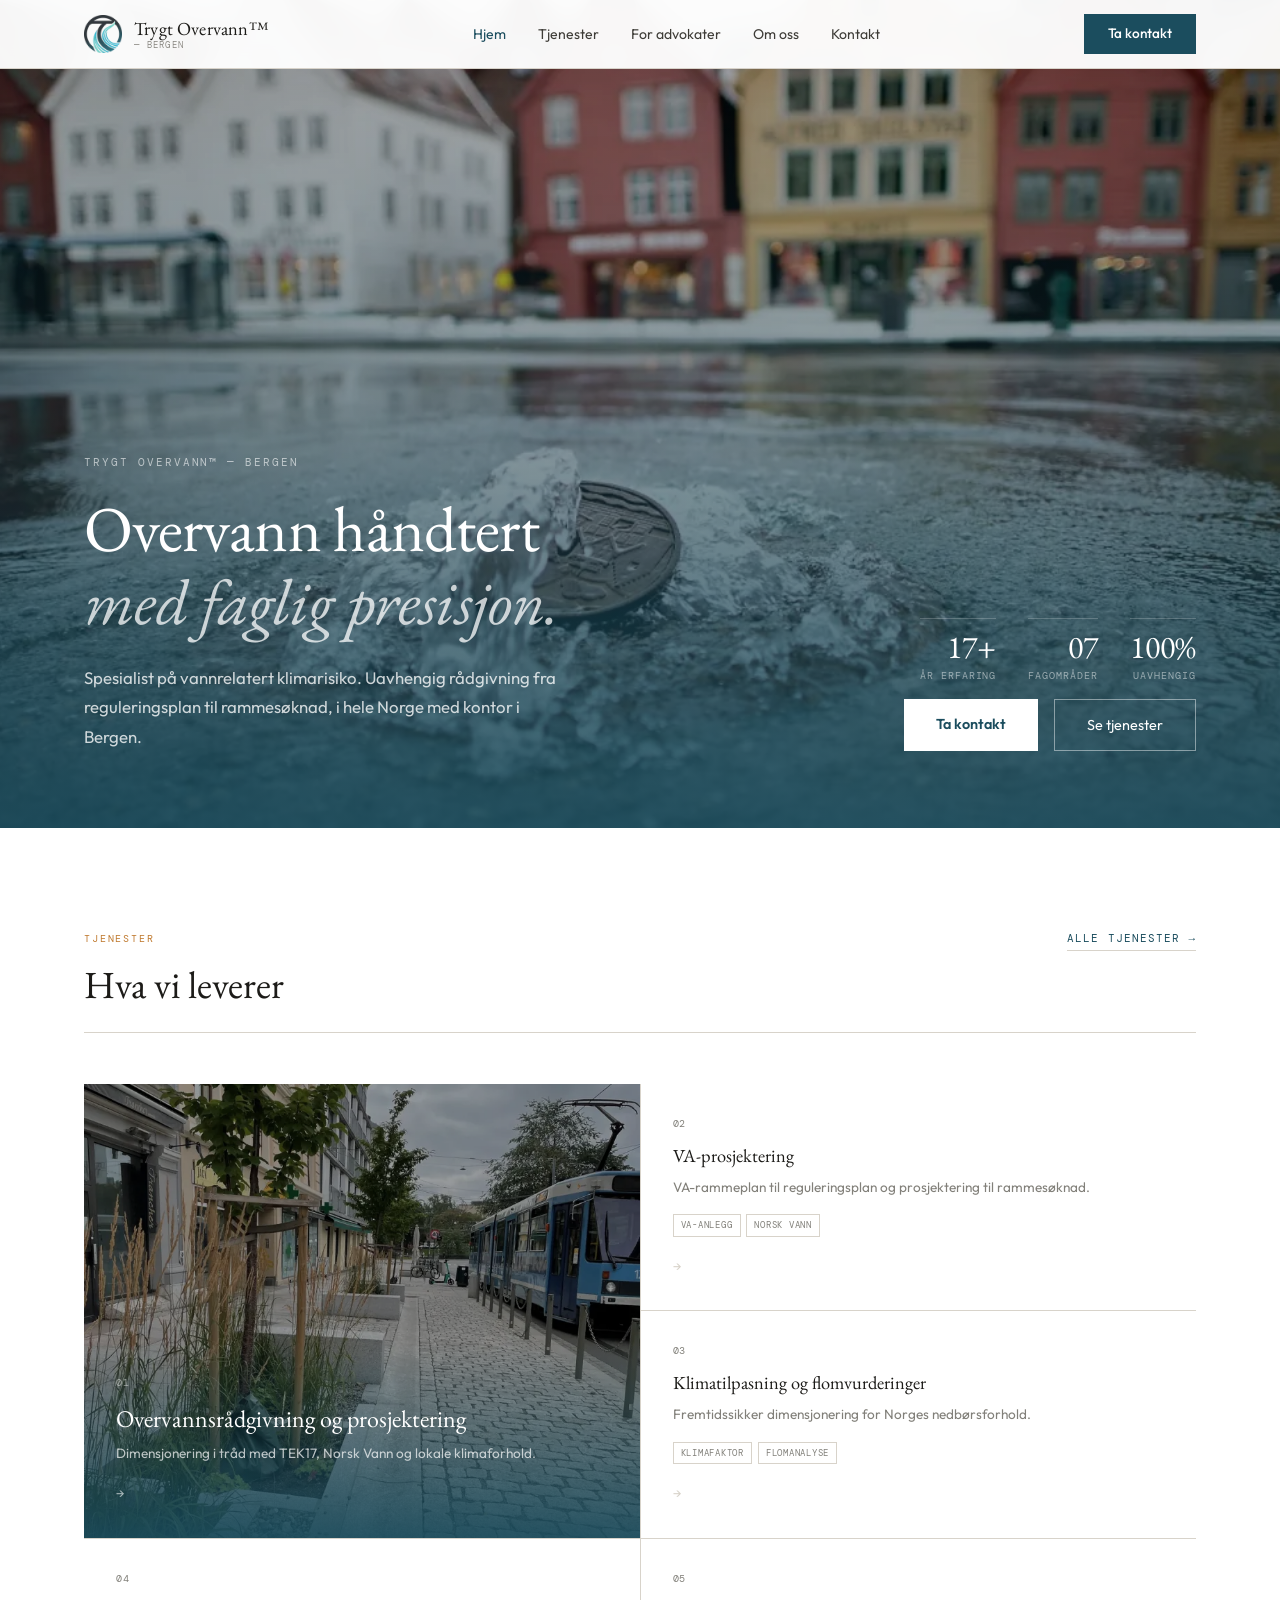
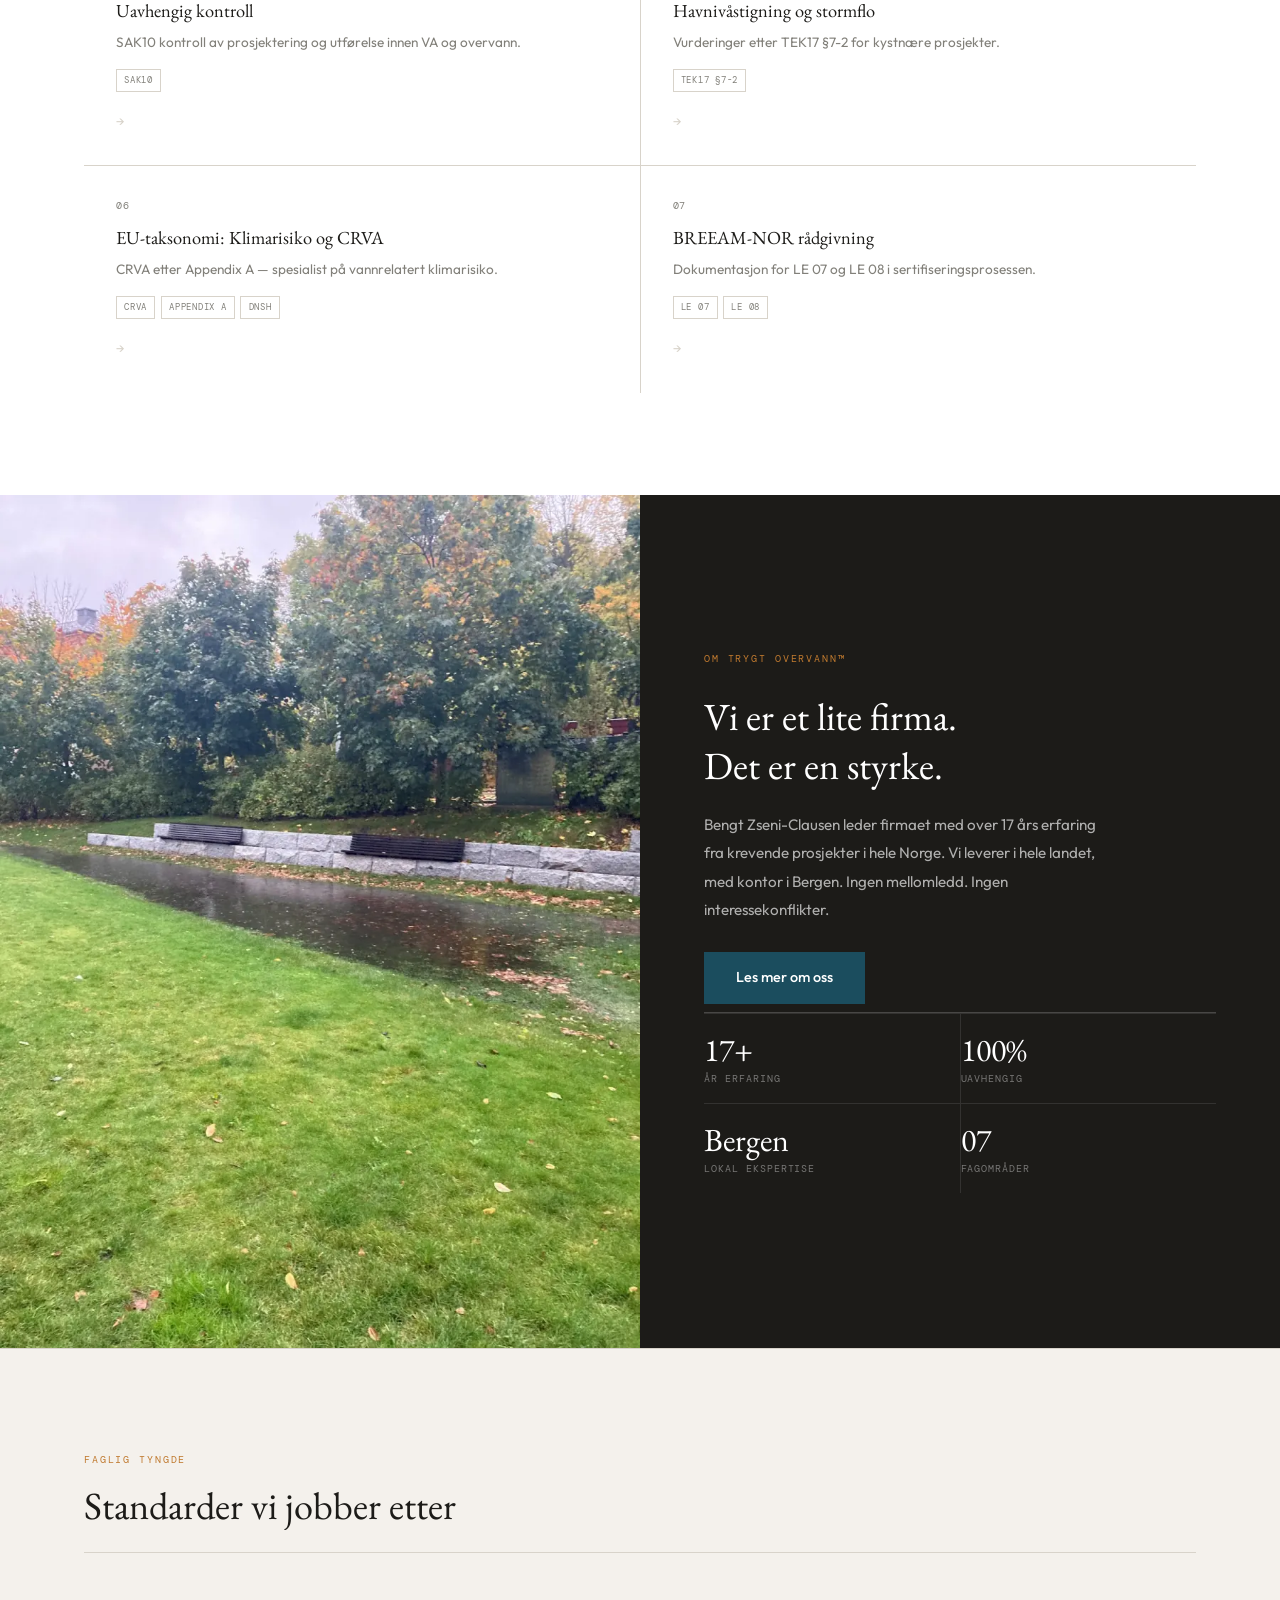
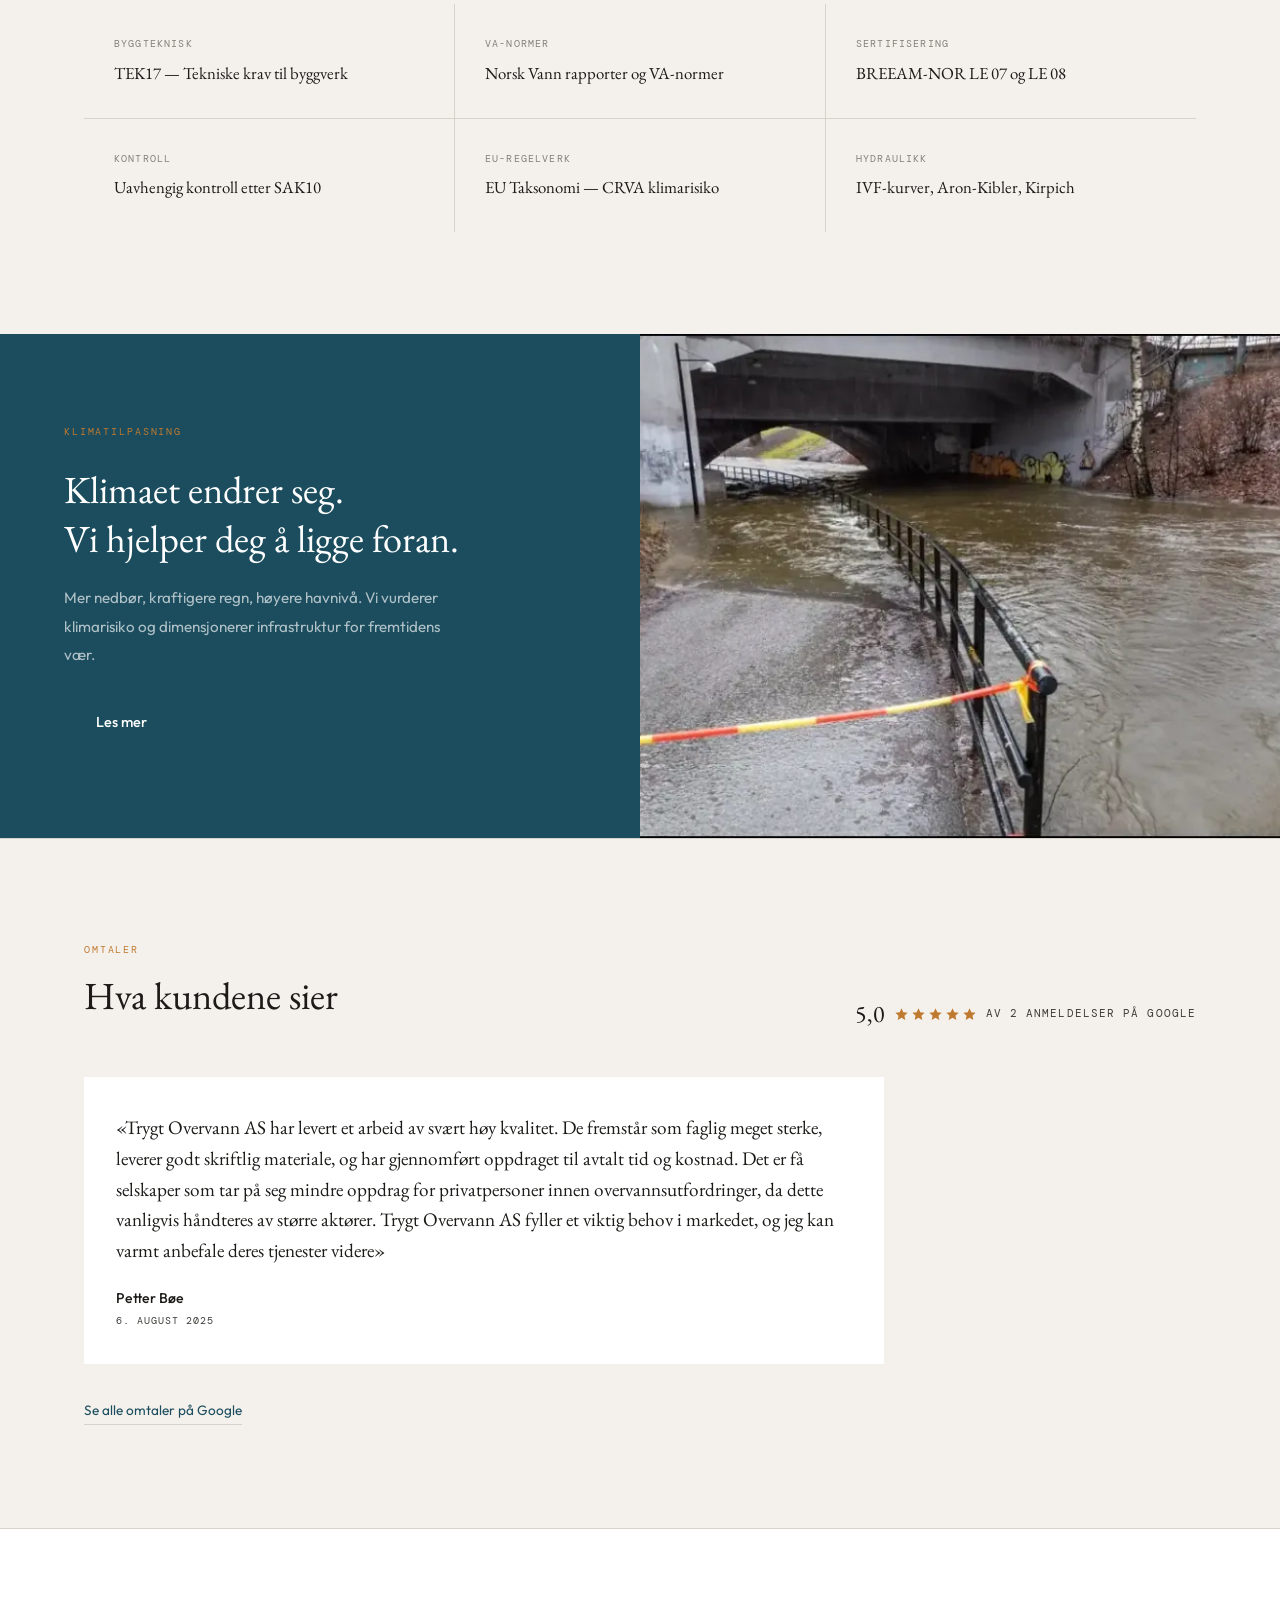
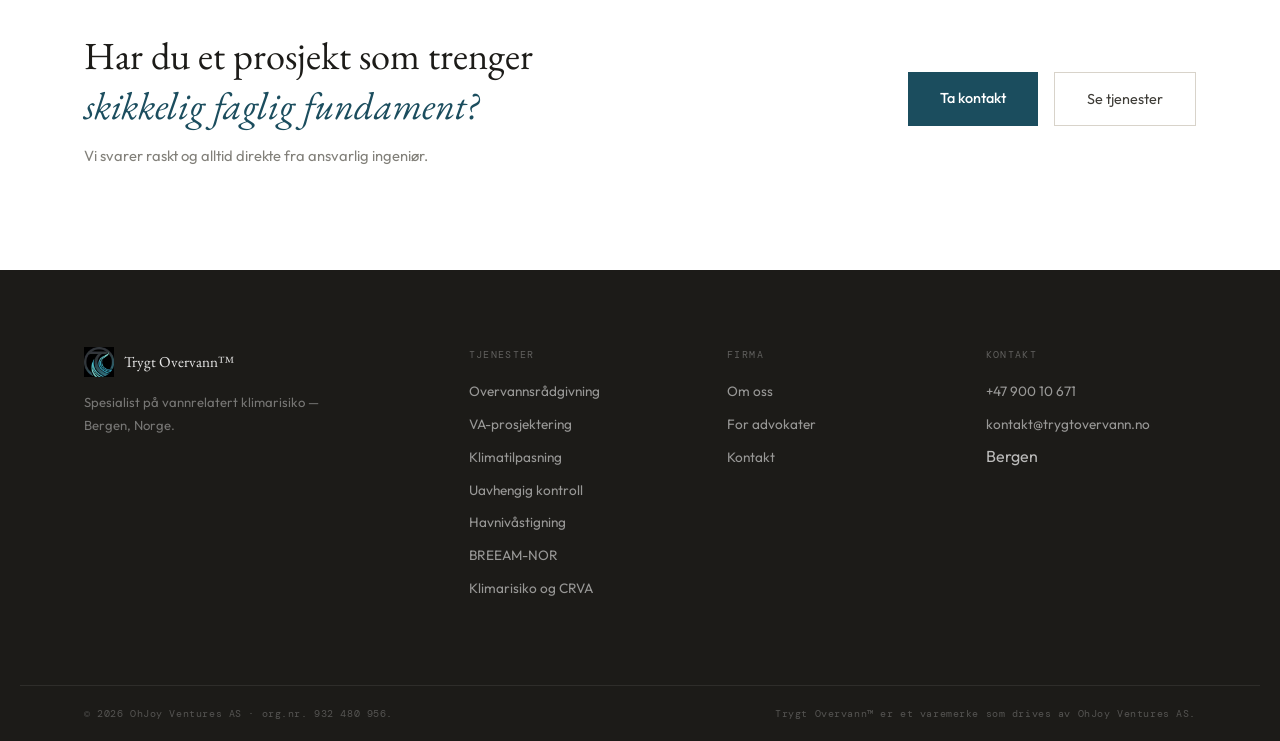
==== index.html @ a4294372 "Synlig logo i toppmenyen, forsiden lover ikke «ferdig byggesak» Logoen hadde svart bakgrunn innbakt," ====
<!DOCTYPE html>
<html lang="nb">
<head>
<meta charset="utf-8">
<meta name="viewport" content="width=device-width, initial-scale=1.0">
<title>Trygt Overvann™ — Overvann, VA og klimatilpasning | Bergen</title>
<meta name="description" content="Spesialist på vannrelatert klimarisiko. Uavhengig rådgivning innen overvann, VA, klimatilpasning, uavhengig kontroll og sakkyndig utredning. Kontor i Bergen, oppdrag i hele Norge.">
<link rel="canonical" href="https://trygtovervann.no/">
<meta property="og:type" content="website">
<meta property="og:locale" content="nb_NO">
<meta property="og:site_name" content="Trygt Overvann™">
<meta property="og:title" content="Trygt Overvann™ — Overvann, VA og klimatilpasning | Bergen">
<meta property="og:description" content="Spesialist på vannrelatert klimarisiko. Uavhengig rådgivning innen overvann, VA, klimatilpasning, uavhengig kontroll og sakkyndig utredning. Kontor i Bergen, oppdrag i hele Norge.">
<meta property="og:url" content="https://trygtovervann.no/">
<meta property="og:image" content="https://trygtovervann.no/assets/og/og-bryggen.jpg">
<meta property="og:image:type" content="image/jpeg">
<meta property="og:image:width" content="1200">
<meta property="og:image:height" content="630">
<meta property="og:image:alt" content="Sjøvann mot bryggekanten i Bergen">
<meta name="twitter:card" content="summary_large_image">
<meta name="twitter:title" content="Trygt Overvann™ — Overvann, VA og klimatilpasning | Bergen">
<meta name="twitter:description" content="Spesialist på vannrelatert klimarisiko. Uavhengig rådgivning innen overvann, VA, klimatilpasning, uavhengig kontroll og sakkyndig utredning. Kontor i Bergen, oppdrag i hele Norge.">
<meta name="twitter:image" content="https://trygtovervann.no/assets/og/og-bryggen.jpg">
<meta name="twitter:image:alt" content="Sjøvann mot bryggekanten i Bergen">
<meta name="robots" content="index,follow,max-image-preview:large">
<meta name="author" content="Bengt Zseni-Clausen, Trygt Overvann™">
<link rel="icon" type="image/png" href="/favicon.png">
<link rel="apple-touch-icon" href="/apple-touch-icon.png">
<link rel="preconnect" href="https://fonts.googleapis.com">
<link rel="preconnect" href="https://fonts.gstatic.com" crossorigin>
<link rel="preload" href="/assets/styles.css?v=20260914a" as="style">
<link href="https://fonts.googleapis.com/css2?family=EB+Garamond:ital,wght@0,400;0,500;1,400&family=Outfit:wght@300;400;500;600&family=DM+Mono:wght@300;400&display=swap" rel="stylesheet">
<link rel="stylesheet" href="/assets/styles.css?v=20260914a">
<script type="application/ld+json">{
"@context": "https://schema.org",
"@type": [
"Organization",
"ProfessionalService"
],
"@id": "https://trygtovervann.no/#organization",
"name": "Trygt Overvann™",
"legalName": "OhJoy Ventures AS",
"alternateName": [
"Trygt Overvann"
],
"url": "https://trygtovervann.no",
"logo": "https://trygtovervann.no/assets/logo.jpg",
"image": "https://trygtovervann.no/assets/logo.jpg",
"description": "Spesialist på vannrelatert klimarisiko. Uavhengig rådgivning innen overvann, VA, klimatilpasning og sakkyndig utredning.",
"telephone": "+4790010671",
"email": "kontakt@trygtovervann.no",
"vatID": "NO932480956MVA",
"taxID": "932480956",
"parentOrganization": {
"@type": "Organization",
"name": "Green Harmony Holding AS",
"taxID": "932349280"
},
"foundingDate": "2023",
"founder": {
"@type": "Person",
"@id": "https://trygtovervann.no/om/#bengt",
"name": "Bengt Zseni-Clausen",
"jobTitle": "Ingeniør"
},
"numberOfEmployees": {
"@type": "QuantitativeValue",
"value": 1
},
"address": {
"@type": "PostalAddress",
"addressLocality": "Bergen",
"addressRegion": "Vestland",
"addressCountry": "NO"
},
"areaServed": [
{
"@type": "Country",
"name": "Norge"
},
{
"@type": "AdministrativeArea",
"name": "Vestland"
},
{
"@type": "City",
"name": "Bergen"
}
],
"knowsAbout": [
"Overvannshåndtering",
"VA-prosjektering",
"VA-rådgivning",
"Uavhengig kontroll VAO",
"SAK10",
"Havnivåstigning",
"Stormflo",
"EU-taksonomi klimatilpasning",
"CRVA",
"BREEAM-NOR LE07",
"BREEAM-NOR LE08",
"Klimatilpasning",
"TEK17",
"Sakkyndig utredning",
"Flomvurdering",
"Blågrønn infrastruktur",
"Lokal overvannsdisponering"
],
"sameAs": [
"https://virksomhet.brreg.no/nb/oppslag/enheter/932480956",
"https://www.proff.no/selskap/ohjoy-ventures-as/bergen/tekniske-konsulenter/IFF6AWS01OU"
],
"contactPoint": {
"@type": "ContactPoint",
"telephone": "+4790010671",
"email": "kontakt@trygtovervann.no",
"contactType": "customer service",
"areaServed": "NO",
"availableLanguage": [
"Norwegian",
"English"
]
},
"hasOfferCatalog": {
"@type": "OfferCatalog",
"name": "Rådgivningstjenester innen overvann og VA",
"itemListElement": [
{
"@type": "Offer",
"itemOffered": {
"@type": "Service",
"name": "Overvannsrådgivning og prosjektering",
"url": "https://trygtovervann.no/tjenester/overvannsradgivning/"
}
},
{
"@type": "Offer",
"itemOffered": {
"@type": "Service",
"name": "VA-prosjektering",
"url": "https://trygtovervann.no/tjenester/va-prosjektering/"
}
},
{
"@type": "Offer",
"itemOffered": {
"@type": "Service",
"name": "Klimatilpasning og flomvurderinger",
"url": "https://trygtovervann.no/tjenester/klimatilpasning/"
}
},
{
"@type": "Offer",
"itemOffered": {
"@type": "Service",
"name": "Uavhengig kontroll SAK10",
"url": "https://trygtovervann.no/tjenester/uavhengig-kontroll/"
}
},
{
"@type": "Offer",
"itemOffered": {
"@type": "Service",
"name": "Havnivåstigning og stormflo",
"url": "https://trygtovervann.no/tjenester/havnivaastigning/"
}
},
{
"@type": "Offer",
"itemOffered": {
"@type": "Service",
"name": "BREEAM-NOR LE 07 og LE 08",
"url": "https://trygtovervann.no/tjenester/breeam-nor/"
}
},
{
"@type": "Offer",
"itemOffered": {
"@type": "Service",
"name": "EU-taksonomi CRVA klimarisiko",
"url": "https://trygtovervann.no/tjenester/eu-taksonomi-crva/"
}
},
{
"@type": "Offer",
"itemOffered": {
"@type": "Service",
"name": "Sakkyndig utredning for advokater",
"url": "https://trygtovervann.no/for-advokater/"
}
}
]
},
"openingHoursSpecification": {
"@type": "OpeningHoursSpecification",
"dayOfWeek": [
"Monday",
"Tuesday",
"Wednesday",
"Thursday",
"Friday"
],
"opens": "08:00",
"closes": "16:00"
}
}</script>
<script type="application/ld+json">{
"@context": "https://schema.org",
"@type": "WebSite",
"url": "https://trygtovervann.no",
"name": "Trygt Overvann™",
"inLanguage": "nb-NO",
"publisher": {
"@id": "https://trygtovervann.no/#organization"
},
"@id": "https://trygtovervann.no/#website"
}</script>
<script type="application/ld+json">{
"@context": "https://schema.org",
"@type": "WebPage",
"@id": "https://trygtovervann.no/#webpage",
"url": "https://trygtovervann.no/",
"name": "Trygt Overvann™ — Overvann, VA og klimatilpasning | Bergen",
"isPartOf": {
"@id": "https://trygtovervann.no/#website"
},
"about": {
"@id": "https://trygtovervann.no/#organization"
},
"datePublished": "2026-04-18",
"dateModified": "2026-09-29",
"inLanguage": "nb-NO"
}</script>
</head>
<body>
<nav class="nav" id="mainNav" aria-label="Hovedmeny">
  <div class="nav-inner">
    <a class="nav-brand" href="/" aria-label="Trygt Overvann™ &mdash; forside">
      <img class="nav-logo" src="/assets/logo-lys-96.webp" alt="" width="38" height="38" loading="eager" decoding="async">
      <div class="nav-name">Trygt Overvann™ <small>&mdash; Bergen</small></div>
    </a>
    <ul class="nav-links">
      <li><a href="/">Hjem</a></li>
      <li><a href="/tjenester/">Tjenester</a></li>
      <li><a href="/for-advokater/">For advokater</a></li>
      <li><a href="/om/">Om oss</a></li>
      <li><a href="/kontakt/">Kontakt</a></li>
    </ul>
    <a class="nav-cta" href="/kontakt/">Ta kontakt</a>
    <button class="nav-toggle" id="navToggle" aria-label="Åpne meny" aria-expanded="false">
      <span></span><span></span><span></span>
    </button>
  </div>
</nav>
<main id="main">
<section class="hero" aria-label="Introduksjon">
  <img class="hero-img" src="/assets/Vann%20Bryggen.webp" alt="Bryggen i Bergen med vann på gaten" width="1209" height="629" fetchpriority="high" decoding="async">
  <div class="hero-overlay"></div>
  <!-- Tegnes av /assets/vaer.js. Skjelettet har fast høyde, så heroen ikke
       hopper når varselet kommer. Skjules under 900 px — over bildet blir den
       liggende oppå overskriften. -->
  <a class="vaer-boks pa-bilde" href="/vaervarsel/" aria-label="Værvarsel og farevarsler"><p class="vaer-boks-tittel">Varsel</p><div class="vaer-tredogn"><div class="vaer-dag"></div><div class="vaer-dag"></div><div class="vaer-dag"></div></div><span class="vaer-boks-lenke">&nbsp;</span></a>
  <div class="hero-content">
    <div class="hero-left">
      <p class="hero-label">Trygt Overvann™ &mdash; Bergen</p>
      <h1 class="hero-title">Overvann håndtert<br><em>med faglig presisjon.</em></h1>
      <p class="hero-desc">Spesialist på vannrelatert klimarisiko. Uavhengig rådgivning fra reguleringsplan til rammesøknad, i hele Norge med kontor i Bergen.</p>
    </div>
    <div class="hero-right">
      <div class="hero-stat-row">
        <div class="hero-stat"><div class="hero-stat-val">17+</div><div class="hero-stat-lbl">År erfaring</div></div>
        <div class="hero-stat"><div class="hero-stat-val">07</div><div class="hero-stat-lbl">Fagområder</div></div>
        <div class="hero-stat"><div class="hero-stat-val">100%</div><div class="hero-stat-lbl">Uavhengig</div></div>
      </div>
      <div class="hero-btns">
        <a class="btn-hero-primary" href="/kontakt/">Ta kontakt</a>
        <a class="btn-hero-ghost" href="/tjenester/">Se tjenester</a>
      </div>
    </div>
  </div>
</section>

<section class="services-band" aria-labelledby="tjenester-overskrift">
  <div class="inner">
    <div class="section-head">
      <div>
        <p class="section-eyebrow">Tjenester</p>
        <h2 class="section-title" id="tjenester-overskrift">Hva vi leverer</h2>
      </div>
      <a class="section-link" href="/tjenester/">Alle tjenester &#8594;</a>
    </div>
    <div class="svc-grid">
      <a class="svc-card featured" href="/tjenester/overvannsradgivning/">
        <img class="svc-img" src="/assets/card-regnbed.webp" alt="Regnbed med trær og møblering i Thorvald Meyers gate, Oslo" width="800" height="1067" loading="lazy" decoding="async">
        <div class="svc-card-inner">
          <span class="svc-num">01</span>
          <h3 class="svc-name">Overvannsrådgivning og prosjektering</h3>
          <p class="svc-desc">Dimensjonering i tråd med TEK17, Norsk Vann og lokale klimaforhold.</p>
          <span class="svc-arr">&#8594;</span>
        </div>
      </a>
      <a class="svc-card" href="/tjenester/va-prosjektering/">
        <span class="svc-num">02</span>
        <h3 class="svc-name">VA-prosjektering</h3>
        <p class="svc-desc">VA-rammeplan til reguleringsplan og prosjektering til rammesøknad.</p>
        <div class="svc-tags"><span class="svc-tag">VA-anlegg</span><span class="svc-tag">Norsk Vann</span></div>
        <span class="svc-arr">&#8594;</span>
      </a>
      <a class="svc-card" href="/tjenester/klimatilpasning/">
        <span class="svc-num">03</span>
        <h3 class="svc-name">Klimatilpasning og flomvurderinger</h3>
        <p class="svc-desc">Fremtidssikker dimensjonering for Norges nedbørsforhold.</p>
        <div class="svc-tags"><span class="svc-tag">Klimafaktor</span><span class="svc-tag">Flomanalyse</span></div>
        <span class="svc-arr">&#8594;</span>
      </a>
      <a class="svc-card" href="/tjenester/uavhengig-kontroll/">
        <span class="svc-num">04</span>
        <h3 class="svc-name">Uavhengig kontroll</h3>
        <p class="svc-desc">SAK10 kontroll av prosjektering og utførelse innen VA og overvann.</p>
        <div class="svc-tags"><span class="svc-tag">SAK10</span></div>
        <span class="svc-arr">&#8594;</span>
      </a>
      <a class="svc-card" href="/tjenester/havnivaastigning/">
        <span class="svc-num">05</span>
        <h3 class="svc-name">Havnivåstigning og stormflo</h3>
        <p class="svc-desc">Vurderinger etter TEK17 §7-2 for kystnære prosjekter.</p>
        <div class="svc-tags"><span class="svc-tag">TEK17 §7-2</span></div>
        <span class="svc-arr">&#8594;</span>
      </a>
      <a class="svc-card" href="/tjenester/eu-taksonomi-crva/">
        <span class="svc-num">06</span>
        <h3 class="svc-name">EU-taksonomi: Klimarisiko og CRVA</h3>
        <p class="svc-desc">CRVA etter Appendix A &mdash; spesialist på vannrelatert klimarisiko.</p>
        <div class="svc-tags"><span class="svc-tag">CRVA</span><span class="svc-tag">Appendix A</span><span class="svc-tag">DNSH</span></div>
        <span class="svc-arr">&#8594;</span>
      </a>
      <a class="svc-card" href="/tjenester/breeam-nor/">
        <span class="svc-num">07</span>
        <h3 class="svc-name">BREEAM-NOR rådgivning</h3>
        <p class="svc-desc">Dokumentasjon for LE 07 og LE 08 i sertifiseringsprosessen.</p>
        <div class="svc-tags"><span class="svc-tag">LE 07</span><span class="svc-tag">LE 08</span></div>
        <span class="svc-arr">&#8594;</span>
      </a>
    </div>
  </div>
</section>

<section class="split-about" aria-labelledby="om-overskrift">
  <img class="split-img" src="/assets/split-forsenkning.webp" alt="Forsenkning for overvannshåndtering ved Carl Berners plass" width="900" height="1200" loading="lazy" decoding="async">
  <div class="split-content">
    <p class="split-eyebrow">Om Trygt Overvann™</p>
    <h2 class="split-heading" id="om-overskrift">Vi er et lite firma.<br>Det er en styrke.</h2>
    <p class="split-text">Bengt Zseni-Clausen leder firmaet med over 17 års erfaring fra krevende prosjekter i hele Norge. Vi leverer i hele landet, med kontor i Bergen. Ingen mellomledd. Ingen interessekonflikter.</p>
    <a class="btn-primary" href="/om/" style="align-self:flex-start">Les mer om oss</a>
    <div class="split-stats">
      <div class="split-stat"><div class="split-stat-val">17+</div><div class="split-stat-lbl">År erfaring</div></div>
      <div class="split-stat"><div class="split-stat-val">100%</div><div class="split-stat-lbl">Uavhengig</div></div>
      <div class="split-stat"><div class="split-stat-val">Bergen</div><div class="split-stat-lbl">Lokal ekspertise</div></div>
      <div class="split-stat"><div class="split-stat-val">07</div><div class="split-stat-lbl">Fagområder</div></div>
    </div>
  </div>
</section>

<section class="expertise-band" aria-labelledby="standarder-overskrift">
  <div class="inner">
    <div class="section-head">
      <div>
        <p class="section-eyebrow">Faglig tyngde</p>
        <h2 class="section-title" id="standarder-overskrift">Standarder vi jobber etter</h2>
      </div>
    </div>
    <div class="exp-grid">
      <div class="exp-item"><div class="exp-item-label">Byggteknisk</div><div class="exp-item-name">TEK17 &mdash; Tekniske krav til byggverk</div></div>
      <div class="exp-item"><div class="exp-item-label">VA-normer</div><div class="exp-item-name">Norsk Vann rapporter og VA-normer</div></div>
      <div class="exp-item"><div class="exp-item-label">Sertifisering</div><div class="exp-item-name">BREEAM-NOR LE 07 og LE 08</div></div>
      <div class="exp-item"><div class="exp-item-label">Kontroll</div><div class="exp-item-name">Uavhengig kontroll etter SAK10</div></div>
      <div class="exp-item"><div class="exp-item-label">EU-regelverk</div><div class="exp-item-name">EU Taksonomi &mdash; CRVA klimarisiko</div></div>
      <div class="exp-item"><div class="exp-item-label">Hydraulikk</div><div class="exp-item-name">IVF-kurver, Aron-Kibler, Kirpich</div></div>
    </div>
  </div>
</section>

<section class="split-climate" aria-labelledby="klima-overskrift">
  <div class="split-content">
    <p class="split-eyebrow">Klimatilpasning</p>
    <h2 class="split-heading" id="klima-overskrift">Klimaet endrer seg.<br>Vi hjelper deg å ligge foran.</h2>
    <p class="split-text">Mer nedbør, kraftigere regn, høyere havnivå. Vi vurderer klimarisiko og dimensjonerer infrastruktur for fremtidens vær.</p>
    <a class="btn-primary" href="/tjenester/klimatilpasning/" style="align-self:flex-start">Les mer</a>
  </div>
  <img class="split-img" src="/assets/split-flom-under-bro.webp" alt="Flom under bro etter kraftig nedbør" width="900" height="517" loading="lazy" decoding="async">
</section>

<section class="reviews-band" aria-labelledby="omtaler-overskrift">
  <div class="inner">
    <div class="rev-head">
      <div>
        <p class="section-eyebrow">Omtaler</p>
        <h2 class="section-title" id="omtaler-overskrift">Hva kundene sier</h2>
      </div>
      <p class="rev-score">
        <b>5,0</b>
        <span class="rev-stars" role="img" aria-label="5 av 5 stjerner"><svg viewBox="0 0 24 24" aria-hidden="true"><path d="M12 2l2.9 6.3 6.9.8-5.1 4.7 1.4 6.8L12 17.3 5.9 20.6l1.4-6.8L2.2 9.1l6.9-.8z"/></svg><svg viewBox="0 0 24 24" aria-hidden="true"><path d="M12 2l2.9 6.3 6.9.8-5.1 4.7 1.4 6.8L12 17.3 5.9 20.6l1.4-6.8L2.2 9.1l6.9-.8z"/></svg><svg viewBox="0 0 24 24" aria-hidden="true"><path d="M12 2l2.9 6.3 6.9.8-5.1 4.7 1.4 6.8L12 17.3 5.9 20.6l1.4-6.8L2.2 9.1l6.9-.8z"/></svg><svg viewBox="0 0 24 24" aria-hidden="true"><path d="M12 2l2.9 6.3 6.9.8-5.1 4.7 1.4 6.8L12 17.3 5.9 20.6l1.4-6.8L2.2 9.1l6.9-.8z"/></svg><svg viewBox="0 0 24 24" aria-hidden="true"><path d="M12 2l2.9 6.3 6.9.8-5.1 4.7 1.4 6.8L12 17.3 5.9 20.6l1.4-6.8L2.2 9.1l6.9-.8z"/></svg></span>
        <span>av 2 anmeldelser p&aring; Google</span>
      </p>
    </div>
    <div class="rev-track">
      <!-- Sitatene er ordrette gjengivelser av Google-anmeldelser. Endre ALDRI ordlyden,
           heller ikke firmanavnet: kunden skrev «Trygt Overvann AS» i august 2025, og en
           navnesveip over nettstedet skal ikke treffe teksten her. -->
      <figure class="rev-card">
        <blockquote class="rev-quote">&laquo;Trygt Overvann AS har levert et arbeid av sv&aelig;rt h&oslash;y kvalitet. De fremst&aring;r som faglig meget sterke, leverer godt skriftlig materiale, og har gjennomf&oslash;rt oppdraget til avtalt tid og kostnad. Det er f&aring; selskaper som tar p&aring; seg mindre oppdrag for privatpersoner innen overvannsutfordringer, da dette vanligvis h&aring;ndteres av st&oslash;rre akt&oslash;rer. Trygt Overvann AS fyller et viktig behov i markedet, og jeg kan varmt anbefale deres tjenester videre&raquo;</blockquote>
        <figcaption class="rev-meta">
          <span class="rev-name">Petter B&oslash;e</span>
          <time class="rev-date" datetime="2025-08-06">6. august 2025</time>
        </figcaption>
      </figure>
    </div>
    <a class="rev-link" href="https://g.page/r/Cb4FJteZWBr6EBM" target="_blank" rel="noopener">Se alle omtaler p&aring; Google</a>
  </div>
</section>

<section class="cta-band">
  <div class="inner">
    <div>
      <h2 class="cta-heading">Har du et prosjekt som trenger<br><em>skikkelig faglig fundament?</em></h2>
      <p class="cta-sub">Vi svarer raskt og alltid direkte fra ansvarlig ingeniør.</p>
    </div>
    <div class="cta-btns">
      <a class="btn-primary" href="/kontakt/">Ta kontakt</a>
      <a class="btn-ghost" href="/tjenester/">Se tjenester</a>
    </div>
  </div>
</section>

</main>
<footer class="site-footer">
  <div class="footer-body">
    <div class="footer-brand">
      <a class="footer-brand-row" href="/">
        <img class="footer-logo" src="/assets/logo-96.webp" alt="" width="30" height="30" loading="lazy">
        <span class="footer-brand-name">Trygt Overvann™</span>
      </a>
      <p class="footer-desc">Spesialist på vannrelatert klimarisiko &mdash; Bergen, Norge.</p>
    </div>
    <div>
      <p class="footer-col-title">Tjenester</p>
      <ul class="footer-links">
        <li><a href="/tjenester/overvannsradgivning/">Overvannsrådgivning</a></li>
        <li><a href="/tjenester/va-prosjektering/">VA-prosjektering</a></li>
        <li><a href="/tjenester/klimatilpasning/">Klimatilpasning</a></li>
        <li><a href="/tjenester/uavhengig-kontroll/">Uavhengig kontroll</a></li>
        <li><a href="/tjenester/havnivaastigning/">Havnivåstigning</a></li>
        <li><a href="/tjenester/breeam-nor/">BREEAM-NOR</a></li>
        <li><a href="/tjenester/eu-taksonomi-crva/">Klimarisiko og CRVA</a></li>
      </ul>
    </div>
    <div>
      <p class="footer-col-title">Firma</p>
      <ul class="footer-links">
        <li><a href="/om/">Om oss</a></li>
        <li><a href="/for-advokater/">For advokater</a></li>
        <li><a href="/kontakt/">Kontakt</a></li>
      </ul>
    </div>
    <div>
      <p class="footer-col-title">Kontakt</p>
      <ul class="footer-links">
        <li><a href="tel:+4790010671">+47 900 10 671</a></li>
        <li><a href="mailto:kontakt@trygtovervann.no">kontakt@trygtovervann.no</a></li>
        <li><span>Bergen</span></li>
      </ul>
    </div>
  </div>
  <div class="footer-bottom">
    <span>&copy; 2026 OhJoy Ventures AS &middot; org.nr. 932 480 956.</span>
    <span>Trygt Overvann™ er et varemerke som drives av OhJoy Ventures AS.</span>
  </div>
</footer>
<script src="/assets/nav.js" defer></script>
<script src="/assets/vaer.js?v=20260913f" defer></script>
</body></html>
---- assets/styles.css ----
/* Trygt Overvann™ — delt stilark for multi-page nettside */
*,*::before,*::after{box-sizing:border-box;margin:0;padding:0}
html{font-size:16px;scroll-behavior:smooth}
:root{
  --paper:#f4f1ec;--white:#ffffff;--ink:#1c1b18;--ink2:#3e3c37;--ink3:#82807a;
  --rule:#d8d3ca;--petro:#1b4d5e;--petro2:#26697d;--amber:#c07a2f;
  --serif:'EB Garamond',Georgia,serif;--sans:'Outfit',system-ui,sans-serif;
  --mono:'DM Mono',monospace;--max:1240px;--pad:clamp(1.25rem,5vw,4rem);
}
body{font-family:var(--sans);background:var(--paper);color:var(--ink);line-height:1.6;overflow-x:hidden;-webkit-font-smoothing:antialiased}
img{max-width:100%;display:block}
a{color:inherit}

/* NAV */
.nav{position:fixed;top:0;left:0;right:0;z-index:300;background:rgba(255,255,255,0.96);backdrop-filter:blur(12px);border-bottom:1px solid var(--rule);transition:box-shadow .3s}
.nav.scrolled{box-shadow:0 2px 24px rgba(0,0,0,.07)}
.nav-inner{max-width:var(--max);margin:0 auto;padding:0 var(--pad);height:68px;display:flex;align-items:center;justify-content:space-between}
.nav-brand{display:flex;align-items:center;gap:.75rem;text-decoration:none;cursor:pointer;color:inherit}
.nav-logo{height:38px;width:38px;object-fit:contain}
.nav-name{font-family:var(--serif);font-size:1.15rem;font-weight:400;color:var(--ink);letter-spacing:.01em;line-height:1.15}
.nav-name small{display:block;font-family:var(--mono);font-size:.58rem;color:var(--ink3);letter-spacing:.14em;text-transform:uppercase;font-weight:300;margin-top:1px}
.nav-links{display:flex;align-items:center;list-style:none;gap:2rem}
.nav-links a{font-size:.88rem;font-weight:400;color:var(--ink2);text-decoration:none;cursor:pointer;transition:color .2s}
.nav-links a:hover,.nav-links a[aria-current="page"]{color:var(--petro)}
.nav-cta{background:var(--petro);color:var(--white);border:none;padding:.6rem 1.5rem;font-family:var(--sans);font-size:.85rem;font-weight:500;cursor:pointer;transition:background .2s;text-decoration:none;display:inline-block}
.nav-cta:hover{background:var(--ink)}
.nav-toggle{display:none;flex-direction:column;gap:5px;background:none;border:none;cursor:pointer;padding:4px}
.nav-toggle span{display:block;width:22px;height:1.5px;background:var(--ink)}

/* BREADCRUMBS */
.breadcrumb{max-width:var(--max);margin:0 auto;padding:1rem var(--pad) 0;font-family:var(--mono);font-size:.65rem;letter-spacing:.1em;text-transform:uppercase;color:var(--ink3)}
.breadcrumb ol{list-style:none;display:flex;flex-wrap:wrap;gap:.5rem;align-items:center}
.breadcrumb li{display:flex;align-items:center;gap:.5rem}
.breadcrumb li+li::before{content:"/";color:var(--rule)}
.breadcrumb a{color:var(--ink3);text-decoration:none;transition:color .2s}
.breadcrumb a:hover{color:var(--petro)}
.breadcrumb [aria-current="page"]{color:var(--ink2)}

/* HERO */
.hero{position:relative;height:92vh;min-height:600px;max-height:900px;overflow:hidden;display:flex;align-items:flex-end;padding-top:68px}
.hero-img{position:absolute;inset:0;width:100%;height:100%;object-fit:cover;object-position:center 40%;filter:brightness(.72) saturate(.9);transition:transform 8s ease}
.hero:hover .hero-img{transform:scale(1.03)}
.hero-overlay{position:absolute;inset:0;background:linear-gradient(to top,rgba(27,77,94,.88) 0%,rgba(27,77,94,.35) 45%,rgba(0,0,0,.08) 100%)}
.hero-content{position:relative;z-index:2;max-width:var(--max);width:100%;margin:0 auto;padding:0 var(--pad) clamp(3rem,6vw,5rem);display:grid;grid-template-columns:1fr 1fr;align-items:end;gap:3rem}
.hero-label{font-family:var(--mono);font-size:.68rem;letter-spacing:.18em;text-transform:uppercase;color:rgba(255,255,255,.6);margin-bottom:1.25rem}
.hero-title{font-family:var(--serif);font-size:clamp(2.2rem,5vw,4rem);font-weight:400;color:#fff;line-height:1.15;letter-spacing:-.01em;margin-bottom:1.5rem}
.hero-title em{font-style:italic;color:rgba(255,255,255,.75)}
.hero-desc{font-size:clamp(.9rem,1.5vw,1.05rem);color:rgba(255,255,255,.78);line-height:1.75;max-width:480px}
.hero-right{display:flex;flex-direction:column;align-items:flex-end;gap:1rem}
.hero-stat-row{display:flex;gap:2rem}
.hero-stat{text-align:right;border-top:1px solid rgba(255,255,255,.2);padding-top:.75rem}
.hero-stat-val{font-family:var(--serif);font-size:2rem;font-weight:400;color:#fff;line-height:1}
.hero-stat-lbl{font-family:var(--mono);font-size:.6rem;letter-spacing:.1em;text-transform:uppercase;color:rgba(255,255,255,.5);margin-top:.3rem}
.hero-btns{display:flex;gap:1rem;flex-wrap:wrap;justify-content:flex-end}
.btn-hero-primary{background:#fff;color:var(--petro);border:none;padding:.85rem 2rem;font-family:var(--sans);font-size:.9rem;font-weight:600;cursor:pointer;transition:all .2s;text-decoration:none;display:inline-block}
.btn-hero-primary:hover{background:var(--amber);color:#fff}
.btn-hero-ghost{background:transparent;color:#fff;border:1px solid rgba(255,255,255,.45);padding:.85rem 2rem;font-family:var(--sans);font-size:.9rem;font-weight:400;cursor:pointer;transition:all .2s;text-decoration:none;display:inline-block}
.btn-hero-ghost:hover{border-color:#fff;background:rgba(255,255,255,.08)}

/* SERVICES BAND */
.services-band{background:var(--white);padding:clamp(4rem,8vw,7rem) 0}
.services-band .inner{max-width:var(--max);margin:0 auto;padding:0 var(--pad)}
.section-head{display:flex;justify-content:space-between;align-items:baseline;margin-bottom:clamp(2rem,4vw,3.5rem);padding-bottom:1rem;border-bottom:1px solid var(--rule)}
.section-eyebrow{font-family:var(--mono);font-size:.65rem;letter-spacing:.18em;text-transform:uppercase;color:var(--amber)}
.section-title{font-family:var(--serif);font-size:clamp(1.6rem,3vw,2.4rem);font-weight:400;color:var(--ink);margin-top:.4rem}
.section-link{font-family:var(--mono);font-size:.68rem;letter-spacing:.1em;text-transform:uppercase;color:var(--petro);text-decoration:none;cursor:pointer;transition:color .2s;border-bottom:1px solid var(--rule);padding-bottom:2px}
.section-link:hover{color:var(--ink);border-color:var(--ink)}
.svc-grid{display:grid;grid-template-columns:1fr 1fr;grid-template-rows:auto;gap:1px;background:var(--rule)}
.svc-card{background:var(--white);padding:2rem;cursor:pointer;transition:background .2s;position:relative;overflow:hidden;text-decoration:none;color:inherit;display:block}
.svc-card:hover{background:var(--paper)}
.svc-card.featured{grid-row:1/3;display:flex;flex-direction:column;justify-content:flex-end;padding:0;min-height:440px}
.svc-card.featured .svc-img{position:absolute;inset:0;width:100%;height:100%;object-fit:cover;object-position:center;filter:brightness(.62) saturate(.85);transition:transform .6s ease,filter .6s ease}
.svc-card.featured:hover .svc-img{transform:scale(1.04);filter:brightness(.72) saturate(.9)}
.svc-card.featured .svc-card-inner{position:relative;z-index:2;padding:2rem;background:linear-gradient(to top,rgba(27,77,94,.9) 0%,transparent 100%)}
.svc-card.featured .svc-num{color:rgba(255,255,255,.5)}
.svc-card.featured .svc-name{color:#fff;font-size:1.5rem}
.svc-card.featured .svc-desc{color:rgba(255,255,255,.7)}
.svc-card.featured .svc-arr{color:rgba(255,255,255,.6)}
.svc-num{font-family:var(--mono);font-size:.62rem;letter-spacing:.08em;color:var(--ink3);margin-bottom:.75rem;display:block}
.svc-name{font-family:var(--serif);font-size:1.15rem;font-weight:400;color:var(--ink);line-height:1.3;margin-bottom:.5rem;transition:color .2s}
.svc-card:hover .svc-name{color:var(--petro)}
.svc-desc{font-size:.85rem;color:var(--ink3);line-height:1.65;margin-bottom:1rem}
.svc-tags{display:flex;flex-wrap:wrap;gap:.35rem;margin-bottom:1rem}
.svc-tag{font-family:var(--mono);font-size:.58rem;letter-spacing:.08em;text-transform:uppercase;color:var(--ink3);border:1px solid var(--rule);padding:.18rem .45rem;transition:border-color .2s}
.svc-card:hover .svc-tag{border-color:var(--petro2);color:var(--petro2)}
.svc-arr{display:inline-block;font-size:.8rem;color:var(--rule);transition:transform .2s,color .2s}
.svc-card:hover .svc-arr{transform:translateX(5px);color:var(--petro)}

/* SPLIT-ABOUT */
.split-about{display:grid;grid-template-columns:1fr 1fr;min-height:540px}
.split-img{display:block;width:100%;height:100%;object-fit:cover;object-position:center;min-height:420px}
.split-content{background:var(--ink);padding:clamp(3rem,7vw,6rem) clamp(2rem,5vw,4.5rem);display:flex;flex-direction:column;justify-content:center}
.split-eyebrow{font-family:var(--mono);font-size:.65rem;letter-spacing:.18em;text-transform:uppercase;color:var(--amber);margin-bottom:1.5rem}
.split-heading{font-family:var(--serif);font-size:clamp(1.6rem,3vw,2.4rem);font-weight:400;color:#fff;line-height:1.3;margin-bottom:1.25rem}
.split-text{font-size:.95rem;color:rgba(255,255,255,.65);line-height:1.85;margin-bottom:1.75rem;max-width:400px}
.split-stats{display:grid;grid-template-columns:1fr 1fr;gap:1px;background:rgba(255,255,255,.1);border-top:1px solid rgba(255,255,255,.1);padding-top:1px;margin-top:.5rem}
.split-stat{background:var(--ink);padding:1.25rem 0 1rem}
.split-stat-val{font-family:var(--serif);font-size:2rem;font-weight:400;color:#fff;line-height:1}
.split-stat-lbl{font-family:var(--mono);font-size:.6rem;letter-spacing:.1em;text-transform:uppercase;color:rgba(255,255,255,.4);margin-top:.35rem}

/* EXPERTISE */
.expertise-band{background:var(--paper);padding:clamp(4rem,8vw,7rem) 0;border-top:1px solid var(--rule)}
.expertise-band .inner{max-width:var(--max);margin:0 auto;padding:0 var(--pad)}
.exp-grid{display:grid;grid-template-columns:repeat(3,1fr);gap:1px;background:var(--rule);margin-top:clamp(2rem,4vw,3.5rem)}
.exp-item{background:var(--paper);padding:2rem 1.75rem;border-left:2px solid transparent;transition:border-color .2s,background .2s}
.exp-item:hover{border-left-color:var(--amber);background:var(--white)}
.exp-item-label{font-family:var(--mono);font-size:.6rem;letter-spacing:.12em;text-transform:uppercase;color:var(--ink3);margin-bottom:.65rem}
.exp-item-name{font-family:var(--serif);font-size:1.05rem;color:var(--ink);line-height:1.4}

/* SPLIT-CLIMATE */
.split-climate{display:grid;grid-template-columns:1fr 1fr;min-height:500px}
.split-climate .split-content{background:var(--petro);order:1}
.split-climate .split-img{order:2}

/* OMTALER */
.reviews-band{background:var(--paper);padding:clamp(4rem,8vw,7rem) 0;border-top:1px solid var(--rule)}
.reviews-band .inner{max-width:var(--max);margin:0 auto;padding:0 var(--pad)}
.rev-head{display:flex;flex-wrap:wrap;gap:1.25rem 2rem;align-items:flex-end;justify-content:space-between}
.rev-score{display:flex;align-items:center;gap:.55rem;font-family:var(--mono);font-size:.68rem;letter-spacing:.1em;text-transform:uppercase;color:var(--ink2)}
.rev-score b{font-family:var(--serif);font-size:1.5rem;font-weight:400;letter-spacing:0;color:var(--ink);line-height:1}
.rev-stars{display:flex;gap:2px}
.rev-stars svg{width:15px;height:15px;fill:var(--amber);display:block}
.rev-track{display:flex;margin-top:clamp(2rem,4vw,3.5rem);overflow-x:auto;scroll-snap-type:x mandatory;-webkit-overflow-scrolling:touch}
.rev-card{background:var(--white);padding:2.25rem 2rem;scroll-snap-align:start;flex:1 0 min(100%,420px);display:flex;flex-direction:column;gap:1.25rem;min-height:200px}
.rev-card+.rev-card{border-left:1px solid var(--rule)}
.rev-quote{font-family:var(--serif);font-size:1.12rem;line-height:1.6;color:var(--ink);max-width:54ch}
.rev-card:only-child{flex:0 1 min(100%,50rem)}
.rev-card:only-child .rev-quote{font-size:clamp(1.05rem,1.5vw,1.3rem);line-height:1.6;max-width:none}
.rev-meta{margin-top:auto;display:flex;flex-direction:column;gap:.2rem}
.rev-name{font-size:.88rem;font-weight:500;color:var(--ink)}
.rev-date{font-family:var(--mono);font-size:.62rem;letter-spacing:.1em;text-transform:uppercase;color:var(--ink2)}
.rev-link{margin-top:clamp(1.5rem,3vw,2.25rem);display:inline-block;font-size:.85rem;color:var(--petro);text-decoration:none;border-bottom:1px solid var(--rule);padding-bottom:2px;transition:border-color .2s}
.rev-link:hover{border-bottom-color:var(--petro)}

/* CTA */
.cta-band{background:var(--white);padding:clamp(4rem,8vw,7rem) 0;border-top:1px solid var(--rule)}
.cta-band .inner{max-width:var(--max);margin:0 auto;padding:0 var(--pad);display:grid;grid-template-columns:1fr auto;gap:3rem;align-items:center}
.cta-heading{font-family:var(--serif);font-size:clamp(1.6rem,3vw,2.6rem);font-weight:400;color:var(--ink);line-height:1.3}
.cta-heading em{font-style:italic;color:var(--petro)}
.cta-sub{font-size:.92rem;color:var(--ink3);margin-top:.75rem;line-height:1.7}
.cta-btns{display:flex;gap:1rem;flex-wrap:wrap}

/* PRODUCT TEASER */

/* BUTTONS */
.btn-primary{background:var(--petro);color:#fff;border:none;padding:.9rem 2rem;font-family:var(--sans);font-size:.9rem;font-weight:500;cursor:pointer;transition:background .2s;white-space:nowrap;text-decoration:none;display:inline-block}
.btn-primary:hover{background:var(--ink)}
.btn-ghost{background:transparent;color:var(--ink2);border:1px solid var(--rule);padding:.9rem 2rem;font-family:var(--sans);font-size:.9rem;font-weight:400;cursor:pointer;transition:all .2s;white-space:nowrap;text-decoration:none;display:inline-block}
.btn-ghost:hover{border-color:var(--ink);color:var(--ink)}

/* FOOTER */
.site-footer{background:var(--ink);color:rgba(255,255,255,.7)}
.footer-body{max-width:var(--max);margin:0 auto;padding:clamp(3rem,6vw,5rem) var(--pad);display:grid;grid-template-columns:1.6fr 1fr 1fr 1fr;gap:3rem}
.footer-brand-row{display:flex;align-items:center;gap:.6rem;margin-bottom:.9rem;text-decoration:none;color:inherit}
.footer-logo{height:30px;width:30px;object-fit:contain}
.footer-brand-name{font-family:var(--serif);font-size:.95rem;color:rgba(255,255,255,.9)}
.footer-desc{font-size:.82rem;color:rgba(255,255,255,.4);line-height:1.7;max-width:240px}
.footer-col-title{font-family:var(--mono);font-size:.6rem;letter-spacing:.14em;text-transform:uppercase;color:rgba(255,255,255,.3);margin-bottom:1rem}
.footer-links{list-style:none}
.footer-links li{margin-bottom:.45rem}
.footer-links a{font-size:.85rem;color:rgba(255,255,255,.55);text-decoration:none;cursor:pointer;transition:color .18s}
.footer-links a:hover{color:rgba(255,255,255,.9)}
.footer-bottom{max-width:var(--max);margin:0 auto;padding:1.25rem var(--pad);border-top:1px solid rgba(255,255,255,.08);display:flex;justify-content:space-between;font-family:var(--mono);font-size:.6rem;letter-spacing:.06em;color:rgba(255,255,255,.25)}

/* SERVICE PAGE */
.svc-page{padding-top:68px}
.svc-hero{position:relative;height:clamp(260px,35vw,440px);overflow:hidden}
.svc-hero-img{position:absolute;inset:0;width:100%;height:100%;object-fit:cover;object-position:center;filter:brightness(.6) saturate(.8)}
.svc-hero-overlay{position:absolute;inset:0;background:linear-gradient(to right,rgba(27,77,94,.85) 0%,rgba(0,0,0,.2) 100%)}
.svc-hero-content{position:relative;z-index:2;max-width:var(--max);margin:0 auto;padding:0 var(--pad);height:100%;display:flex;flex-direction:column;justify-content:flex-end;padding-bottom:clamp(2rem,4vw,3.5rem)}
.svc-hero-num{font-family:var(--mono);font-size:.65rem;letter-spacing:.14em;text-transform:uppercase;color:rgba(255,255,255,.5);margin-bottom:.75rem}
.svc-hero-title{font-family:var(--serif);font-size:clamp(1.8rem,4vw,3rem);font-weight:400;color:#fff;line-height:1.18;margin-bottom:.75rem}
.svc-hero-lead{font-size:clamp(.9rem,1.5vw,1.05rem);color:rgba(255,255,255,.7);max-width:600px;line-height:1.7}
.svc-body{max-width:var(--max);margin:0 auto;padding:clamp(2.5rem,5vw,4rem) var(--pad);display:grid;grid-template-columns:1fr 320px;gap:clamp(2rem,5vw,4.5rem);align-items:start}
.svc-content h2{font-family:var(--serif);font-size:1.35rem;font-weight:400;color:var(--ink);margin:2rem 0 .75rem}
.svc-content h2:first-child{margin-top:0}
.svc-content h3{font-family:var(--serif);font-size:1.1rem;font-weight:500;color:var(--ink);margin:1.5rem 0 .5rem}
.svc-content p{font-size:.94rem;color:var(--ink2);line-height:1.85;margin-bottom:1rem}
.svc-content ul{list-style:none;margin:1rem 0 1.5rem}
.svc-content ul li{font-size:.92rem;color:var(--ink2);line-height:1.7;padding:.5rem 0 .5rem 1.25rem;border-bottom:1px solid var(--rule);position:relative}
.svc-content ul li::before{content:'\2014';position:absolute;left:0;color:var(--amber);font-family:var(--mono)}
.svc-content a{color:var(--petro);text-decoration:underline;text-decoration-color:var(--rule);transition:text-decoration-color .2s}
.svc-content a:hover{text-decoration-color:var(--petro)}
.svc-content a.btn-primary{color:var(--white);text-decoration:none}
.svc-content a.btn-ghost{color:var(--ink2);text-decoration:none}
.svc-content blockquote{border-left:3px solid var(--amber);padding:.5rem 0 .5rem 1.25rem;margin:1.5rem 0;font-family:var(--serif);font-size:1.05rem;font-style:italic;color:var(--ink2);line-height:1.7}
.svc-content blockquote cite{display:block;margin-top:.5rem;font-family:var(--mono);font-size:.65rem;font-style:normal;letter-spacing:.08em;text-transform:uppercase;color:var(--ink3)}
.svc-content strong{color:var(--ink);font-weight:600}
.svc-card-contact{background:var(--white);border:1px solid var(--rule);padding:1.75rem;position:sticky;top:84px}
.svc-card-contact h3{font-family:var(--serif);font-size:1.1rem;font-weight:400;color:var(--ink);margin-bottom:.5rem}
.svc-card-contact p{font-size:.82rem;color:var(--ink3);line-height:1.7;margin-bottom:1.25rem}
.svc-card-contact .btn-primary{display:block;width:100%;text-align:center;padding:.85rem}
.contact-detail{font-family:var(--mono);font-size:.7rem;letter-spacing:.06em;color:var(--ink3);text-align:center;margin-top:.6rem}
.svc-related-title{font-family:var(--mono);font-size:.6rem;letter-spacing:.12em;text-transform:uppercase;color:var(--ink3);margin-top:1.75rem;margin-bottom:.75rem}
.svc-related{list-style:none}
.svc-related li{border-bottom:1px solid var(--rule)}
.svc-related a{display:flex;justify-content:space-between;align-items:center;padding:.65rem 0;font-size:.85rem;color:var(--ink2);text-decoration:none;cursor:pointer;transition:color .18s}
.svc-related a:hover{color:var(--petro)}
.svc-content .svc-inline-img{width:100%;margin:1.5rem 0 2rem;border:1px solid var(--rule)}
.svc-content .svc-inline-img img{width:100%;height:auto;display:block}
.svc-content .svc-img-caption{font-family:var(--mono);font-size:.6rem;letter-spacing:.08em;text-transform:uppercase;color:var(--ink3);padding:.6rem 0;border-bottom:1px solid var(--rule)}

/* /for-advokater/ bruker svc-layout/svc-aside der tjenestesidene bruker
   svc-body/svc-sidebar. Uten disse reglene blir det ikke noe rutenett, og
   sidestolpen faller ustylet ned under artikkelen. */
.svc-layout{max-width:var(--max);margin:0 auto;padding:clamp(2.5rem,5vw,4rem) var(--pad);display:grid;grid-template-columns:1fr 320px;gap:clamp(2rem,5vw,4.5rem);align-items:start}
.aside-block{background:var(--white);border:1px solid var(--rule);padding:1.5rem;margin-bottom:1.25rem}
.aside-block h4{font-family:var(--serif);font-size:1.05rem;font-weight:400;color:var(--ink);margin-bottom:.5rem}
.aside-block p{font-size:.82rem;color:var(--ink3);line-height:1.7;margin:0}
.aside-list{list-style:none}
.aside-list li{border-bottom:1px solid var(--rule)}
.aside-list a{display:block;padding:.6rem 0;font-size:.85rem;color:var(--ink2);text-decoration:none;transition:color .18s}
.aside-list a:hover{color:var(--petro)}

/* FAQ */
.faq-block{margin-top:2.5rem;padding-top:2rem;border-top:1px solid var(--rule)}
.faq-block h2{font-family:var(--serif);font-size:1.35rem;font-weight:400;color:var(--ink);margin-bottom:1rem}
.faq-item{border-bottom:1px solid var(--rule);padding:1.1rem 0}
.faq-item h3{font-family:var(--serif);font-size:1.05rem;font-weight:500;color:var(--ink);margin-bottom:.4rem}
.faq-item p{font-size:.92rem;color:var(--ink2);line-height:1.75;margin:0}

/* "WHEN DO YOU NEED THIS" */
.when-block{margin-top:2rem;background:var(--paper);padding:1.75rem;border-left:3px solid var(--amber)}
.when-block h2{margin-top:0 !important}
.when-block p{margin-bottom:.75rem}

/* INNER PAGE */
.inner-page{padding-top:68px}
.inner-header{background:var(--ink);padding:clamp(3rem,6vw,5rem) var(--pad)}
.inner-header-inner{max-width:var(--max);margin:0 auto}
.inner-header h1{font-family:var(--serif);font-size:clamp(2rem,4vw,3.2rem);font-weight:400;color:#fff;margin-bottom:.65rem;line-height:1.2}
.inner-header p{font-size:1rem;color:rgba(255,255,255,.6);max-width:500px}
.inner-body{max-width:var(--max);margin:0 auto;padding:clamp(2.5rem,5vw,4rem) var(--pad)}

/* CONTACT */
.contact-grid{display:grid;grid-template-columns:1fr 1.3fr;gap:clamp(2rem,5vw,5rem)}
.contact-block{margin-bottom:2rem}
.c-label{font-family:var(--mono);font-size:.6rem;letter-spacing:.14em;text-transform:uppercase;color:var(--amber);margin-bottom:.4rem;font-weight:400}
.c-value{font-family:var(--serif);font-size:1.1rem;color:var(--ink);line-height:1.6}
.c-value a{color:var(--ink);text-decoration:none;transition:color .2s}
.c-value a:hover{color:var(--petro)}
.form-title{font-family:var(--serif);font-size:1.4rem;font-weight:400;color:var(--ink);margin-bottom:1.5rem}
.fg{margin-bottom:1.15rem}
.fg label{display:block;font-family:var(--mono);font-size:.6rem;letter-spacing:.12em;text-transform:uppercase;color:var(--ink3);margin-bottom:.4rem}
.fg input,.fg select,.fg textarea{width:100%;background:var(--white);border:1px solid var(--rule);padding:.75rem;font-family:var(--sans);font-size:.9rem;color:var(--ink);outline:none;transition:border-color .18s;appearance:none;border-radius:0}
.fg input:focus,.fg select:focus,.fg textarea:focus{border-color:var(--petro)}
.fg textarea{resize:vertical;min-height:120px}

/* OM */
.om-grid{display:grid;grid-template-columns:1fr 1fr;gap:clamp(2rem,5vw,5rem)}
.om-text p{font-size:.95rem;color:var(--ink2);line-height:1.85;margin-bottom:1rem}
.om-values{border-top:1px solid var(--rule)}
.om-val{padding:1.25rem 0;border-bottom:1px solid var(--rule)}
.om-val-num{font-family:var(--mono);font-size:.6rem;color:var(--ink3);letter-spacing:.08em;margin-bottom:.3rem}
.om-val-title{font-family:var(--serif);font-size:1.05rem;color:var(--ink);margin-bottom:.3rem}
.om-val-desc{font-size:.85rem;color:var(--ink2);line-height:1.7}

/* VARSEL — værvarsel og farevarsler (MET + NVE) */
/* Nivåfargene brukes bare som FLATE (trekant, stripe), aldri som tekstfarge.
   Nivået står alltid i ord ved siden av, så fargen er aldri eneste bærer. */
:root{--niva-gul:#c08800;--niva-oransje:#d4600f;--niva-rod:#a51d2a;
  --vb-bunn:var(--white);--vb-tekst:var(--ink);--vb-dempet:var(--ink2);
  --vb-strek:var(--rule);--vb-ikon:var(--petro)}

/* Sidestolpeboks */
.vaer-boks{display:block;background:var(--vb-bunn);border:1px solid var(--vb-strek);color:var(--vb-tekst);padding:1.5rem;margin-bottom:1.25rem;text-decoration:none;transition:border-color .2s,background .3s;min-height:243px}
.vaer-boks:hover{border-color:var(--vb-ikon)}
.vaer-boks-tittel{font-family:var(--mono);font-size:.6rem;letter-spacing:.12em;text-transform:uppercase;color:var(--vb-dempet);margin-bottom:.9rem}
.vaer-tredogn{display:grid;grid-template-columns:repeat(3,1fr);gap:1px;background:var(--vb-strek);border:1px solid var(--vb-strek)}
.vaer-dag{background:var(--vb-bunn);padding:.7rem .35rem;text-align:center;min-height:98px}
.vaer-dag-navn{font-family:var(--mono);font-size:.55rem;letter-spacing:.08em;text-transform:uppercase;color:var(--vb-dempet)}
.vaer-ikon{width:26px;height:26px;margin:.4rem auto .3rem;display:block;color:var(--vb-ikon)}
.vaer-temp{font-family:var(--serif);font-size:1.15rem;color:var(--vb-tekst);line-height:1.1}
.vaer-mm{font-family:var(--mono);font-size:.55rem;color:var(--vb-ikon);margin-top:.25rem;min-height:.8rem}
.vaer-mm.tort{color:var(--vb-dempet)}
.vaer-boks-varsler{margin-top:.9rem;display:flex;flex-direction:column;gap:.4rem}
.vaer-flagg{display:flex;align-items:flex-start;gap:.45rem;font-size:.76rem;color:var(--vb-tekst);line-height:1.45}
.vaer-flagg svg{width:15px;height:15px;flex:0 0 15px;margin-top:.12rem}
.vaer-boks-lenke{display:flex;justify-content:space-between;align-items:center;margin-top:1rem;padding-top:.75rem;border-top:1px solid var(--vb-strek);font-size:.78rem;color:var(--vb-tekst)}
.vaer-boks[hidden]{display:none}

/* Værtypen farger boksen. Lyse bunner (sol, snø) må ha mørk tekst — derfor
   settes ALLE fem tokenene per variant, ikke bare bakgrunnen. */
.vaer-boks.v-sol{--vb-bunn:#f2d01c;--vb-tekst:#241a05;--vb-dempet:#4a3a12;--vb-strek:rgba(36,26,5,.3);--vb-ikon:#4a3a12}
.vaer-boks.v-skyet{--vb-bunn:#4c5457;--vb-tekst:#fff;--vb-dempet:rgba(255,255,255,.82);--vb-strek:rgba(255,255,255,.3);--vb-ikon:#fff}
.vaer-boks.v-regn{--vb-bunn:#1b4d5e;--vb-tekst:#fff;--vb-dempet:rgba(255,255,255,.82);--vb-strek:rgba(255,255,255,.3);--vb-ikon:#fff}
.vaer-boks.v-sno{--vb-bunn:#eef1f3;--vb-tekst:var(--ink);--vb-dempet:var(--ink2);--vb-strek:#c6ccd0;--vb-ikon:var(--petro)}

/* Klarvær om natten. Stjernene er radial-gradienter — ingen bildefil, ingen
   ekstra forespørsel. Cellene må være gjennomsiktige for at de skal synes,
   derfor skillelinjer i stedet for husets gap:1px-rutenett. */
.vaer-boks.v-natt{--vb-bunn:#080c14;--vb-tekst:#fff;--vb-dempet:rgba(255,255,255,.82);--vb-strek:rgba(255,255,255,.26);--vb-ikon:#fff;
  background-image:
    radial-gradient(1.7px 1.7px at 13% 19%,rgba(255,255,255,.95),transparent),
    radial-gradient(1.1px 1.1px at 28% 9%,rgba(255,255,255,.6),transparent),
    radial-gradient(1.4px 1.4px at 42% 27%,rgba(255,255,255,.8),transparent),
    radial-gradient(1px 1px at 57% 8%,rgba(255,255,255,.5),transparent),
    radial-gradient(1.9px 1.9px at 71% 21%,rgba(255,255,255,.9),transparent),
    radial-gradient(1.1px 1.1px at 86% 12%,rgba(255,255,255,.62),transparent),
    radial-gradient(1.3px 1.3px at 94% 34%,rgba(255,255,255,.72),transparent),
    radial-gradient(1px 1px at 8% 46%,rgba(255,255,255,.5),transparent),
    radial-gradient(1.6px 1.6px at 22% 63%,rgba(255,255,255,.85),transparent),
    radial-gradient(1.1px 1.1px at 49% 55%,rgba(255,255,255,.55),transparent),
    radial-gradient(1.4px 1.4px at 64% 72%,rgba(255,255,255,.75),transparent),
    radial-gradient(1px 1px at 79% 58%,rgba(255,255,255,.5),transparent),
    radial-gradient(1.7px 1.7px at 91% 79%,rgba(255,255,255,.88),transparent),
    radial-gradient(1.1px 1.1px at 35% 88%,rgba(255,255,255,.58),transparent),
    radial-gradient(1.3px 1.3px at 6% 82%,rgba(255,255,255,.7),transparent),
    radial-gradient(1px 1px at 73% 93%,rgba(255,255,255,.5),transparent)}
.vaer-boks.v-natt .vaer-tredogn{background:transparent;gap:0}
.vaer-boks.v-natt .vaer-dag{background:transparent}
.vaer-boks.v-natt .vaer-dag+.vaer-dag{border-left:1px solid var(--vb-strek)}

/* Over hero-bildet, øverst til høyre. Solid bunn, ikke halvgjennomsiktig:
   da er kontrasten den samme uansett hva fotografiet viser under. */
.vaer-boks.pa-bilde{min-height:0;position:absolute;z-index:3;top:calc(68px + clamp(1rem,2.5vw,2rem));right:var(--pad);width:300px;max-width:calc(100vw - 2*var(--pad));margin:0;padding:1.15rem}
.vaer-boks.pa-bilde:not([class*="v-"]){--vb-bunn:#132d36;--vb-tekst:#fff;--vb-dempet:rgba(255,255,255,.82);--vb-strek:rgba(255,255,255,.3);--vb-ikon:#fff}
.vaer-boks.pa-bilde .vaer-boks-tittel{margin-bottom:.7rem}
.vaer-boks.pa-bilde .vaer-tredogn{background:transparent;gap:0}
.vaer-boks.pa-bilde .vaer-dag+.vaer-dag{border-left:1px solid var(--vb-strek)}
.vaer-boks.pa-bilde .vaer-dag{background:transparent;min-height:88px;padding:.55rem .3rem}
.vaer-boks.pa-bilde .vaer-temp{font-size:1.05rem}
.vaer-boks.pa-bilde .vaer-ikon{width:23px;height:23px}
.vaer-boks.pa-bilde .vaer-boks-lenke{margin-top:.75rem;padding-top:.6rem;font-size:.74rem}

/* Sidevisning */
.vaer-hode{display:flex;flex-wrap:wrap;align-items:baseline;justify-content:space-between;gap:.75rem;border-bottom:1px solid var(--rule);padding-bottom:.75rem;margin-bottom:1.5rem}
.vaer-sted{font-family:var(--serif);font-size:1.5rem;color:var(--ink)}
.vaer-stempel{font-family:var(--mono);font-size:.6rem;letter-spacing:.08em;text-transform:uppercase;color:var(--ink2)}
.vaer-varsel{background:var(--white);border:1px solid var(--rule);border-left:4px solid var(--rule);padding:1.5rem;margin-bottom:1rem}
.vaer-varsel.gul{border-left-color:var(--niva-gul)}
.vaer-varsel.oransje{border-left-color:var(--niva-oransje)}
.vaer-varsel.rod{border-left-color:var(--niva-rod)}
.vaer-varsel-topp{display:flex;align-items:center;gap:.6rem;flex-wrap:wrap;margin-bottom:.5rem}
.vaer-varsel-topp svg{width:19px;height:19px;flex:0 0 19px}
.vaer-varsel-navn{font-family:var(--serif);font-size:1.2rem;color:var(--ink)}
.vaer-merke{font-family:var(--mono);font-size:.55rem;letter-spacing:.1em;text-transform:uppercase;color:var(--ink2);border:1px solid var(--rule);padding:.18rem .45rem}
.vaer-varsel-meta{font-family:var(--mono);font-size:.62rem;letter-spacing:.06em;text-transform:uppercase;color:var(--ink2);margin-bottom:.9rem}
.vaer-varsel dt{font-family:var(--mono);font-size:.58rem;letter-spacing:.1em;text-transform:uppercase;color:var(--ink2);margin-top:.8rem}
.vaer-varsel dd{font-size:.9rem;color:var(--ink2);line-height:1.7;margin-top:.2rem}
.vaer-rolig{background:var(--paper);border-left:3px solid var(--petro);padding:1.25rem 1.5rem;font-size:.92rem;color:var(--ink2)}

/* Ti døgn */
.vaer-tidogn{border-top:1px solid var(--rule)}
.vaer-rad{display:grid;grid-template-columns:5.5rem 2.4rem 1fr 5rem 5rem;align-items:center;gap:1rem;padding:.7rem 0;border-bottom:1px solid var(--rule)}
.vaer-rad-dag{font-family:var(--mono);font-size:.66rem;letter-spacing:.08em;text-transform:uppercase;color:var(--ink2)}
.vaer-rad .vaer-ikon{margin:0;width:24px;height:24px}
.vaer-rad-temp{font-family:var(--serif);font-size:1.15rem;color:var(--ink)}
.vaer-rad-temp small{font-family:var(--sans);font-size:.8rem;color:var(--ink3);margin-left:.35rem}
.vaer-rad-tall{font-family:var(--mono);font-size:.72rem;color:var(--ink2);text-align:right}
.vaer-rad-tall.tort{color:var(--ink2)}
.vaer-stolpe{height:3px;background:var(--rule);position:relative}
.vaer-stolpe i{position:absolute;inset:0 auto 0 0;background:var(--petro2)}
.vaer-kilde{font-size:.78rem;color:var(--ink3);line-height:1.7;margin-top:1.5rem;padding-top:1rem;border-top:1px solid var(--rule)}
.vaer-kilde a{color:var(--petro)}
.vaer-feil{font-size:.9rem;color:var(--ink2)}

/* MEDIA */
@media(max-width:1024px){
  .hero-content{gap:2rem}
  .footer-body{grid-template-columns:1.4fr 1fr 1fr;gap:2rem}
  .svc-body,.svc-layout{grid-template-columns:1fr 280px;gap:2rem}
}
@media(max-width:900px){
  .nav-links,.nav-cta{display:none}.nav-toggle{display:flex}
  .nav-links.open{display:flex;flex-direction:column;position:absolute;top:68px;left:0;right:0;background:var(--white);border-bottom:1px solid var(--rule);padding:1rem 2rem;gap:1.25rem;z-index:99}
  .hero{min-height:auto;height:auto;padding-bottom:clamp(3rem,8vw,5rem)}
  .hero-content{grid-template-columns:1fr;gap:2rem}
  .hero-right{align-items:flex-start}.hero-btns{justify-content:flex-start}
  .hero-desc,.split-text{max-width:100%}
  /* Under 900 px stables heroen, og en absolutt plassert boks ville dekket
     overskriften. Den går derfor inn i normal flyt ØVERST i heroen i stedet
     for å skjules — ellers finnes værvarselet ikke på mobil og nettbrett.
     position:relative + z-index trengs for å komme OVER .hero-overlay, som er
     absolutt plassert og ellers maler over et statisk element. */
  .hero{flex-direction:column;align-items:stretch;justify-content:flex-end}
  /* Taket på 360 px + margin-left:auto høyrestiller den på nettbrett, som
     speiler desktop-plasseringen. På telefon er tilgjengelig bredde mindre
     enn taket, så den fyller bredden av seg selv. */
  /* Eksplisitt width er nødvendig: med width:auto krymper et flex-barn til
     innholdsbredden så snart margin-left:auto settes (165 px i stedet for
     351). Taket på 360 px + auto venstremarg høyrestiller den på nettbrett,
     som speiler desktop. På telefon er bredden mindre enn taket uansett. */
  /* order:2 legger boksen ETTER .hero-content, altså nederst i heroen, og
     margin:0 auto sentrerer den. Eksplisitt width er fortsatt nødvendig — uten
     den krymper flex-barnet til innholdsbredden så snart margin blir auto. */
  /* order:2 legger boksen nederst i heroen, margin:0 auto sentrerer den, og den
     negative bunnmargen lar den henge ned OVER kanten mot seksjonen under —
     det gir mer synlig fotografi. Krever overflow:visible på .hero (som ellers
     ville klippet den) og z-index over .services-band, som males etter. */
  .hero{overflow:visible}
  .vaer-boks.pa-bilde{position:relative;z-index:3;top:auto;right:auto;order:2;
    width:calc(100% - 2 * var(--pad));max-width:300px;
    margin:2rem auto -4.5rem;padding:.8rem .85rem}
  .hero-content{padding-bottom:1.5rem}
  /* Komprimert på liten skjerm — boksen skal ikke spise heroen.
     🔴 min-height på cellene MÅ følge den komprimerte høyden: skjelettet har
     tomme celler, og faller de sammen mens de fylte ikke gjør det, er
     layout-hoppet tilbake. Endrer du typografien her, mål skjelett mot ferdig. */
  .vaer-boks.pa-bilde .vaer-boks-tittel{margin-bottom:.5rem;font-size:.55rem}
  .vaer-boks.pa-bilde .vaer-dag{min-height:68px;padding:.45rem .25rem}
  .vaer-boks.pa-bilde .vaer-ikon{width:19px;height:19px;margin:.2rem auto .15rem}
  .vaer-boks.pa-bilde .vaer-temp{font-size:.95rem}
  .vaer-boks.pa-bilde .vaer-mm{font-size:.5rem;margin-top:.1rem;min-height:.7rem}
  .vaer-boks.pa-bilde .vaer-dag-navn{font-size:.5rem}
  .vaer-boks.pa-bilde .vaer-boks-lenke{margin-top:.55rem;padding-top:.45rem;font-size:.68rem}
  .hero-stat-val{font-size:1.6rem}
  .svc-grid{grid-template-columns:1fr}.svc-card.featured{min-height:300px}
  .split-about,.split-climate{grid-template-columns:1fr}
  .split-img{min-height:260px;order:0!important}
  .split-climate .split-content{order:0!important}
  .exp-grid{grid-template-columns:1fr 1fr}
  .cta-band .inner{grid-template-columns:1fr;text-align:center}
  .cta-btns{justify-content:center}
  .footer-body{grid-template-columns:1fr 1fr;gap:2rem}
  .footer-desc{max-width:100%}
  .svc-body,.svc-layout{grid-template-columns:1fr}.svc-card-contact{position:static}
  .contact-grid,.om-grid{grid-template-columns:1fr}
  .vaer-rad{grid-template-columns:4.5rem 2rem 1fr;row-gap:.2rem}
  .vaer-rad .vaer-rad-tall{grid-column:3;text-align:left;font-size:.68rem}
  .vaer-stolpe{display:none}
  .svc-hero{height:clamp(220px,30vw,360px)}
  .nav-links a,.footer-links a{padding:.5rem 0;display:inline-block;min-height:44px;line-height:44px}
  .btn-primary,.btn-ghost,.btn-hero-primary,.btn-hero-ghost,.nav-cta{min-height:48px;padding:.85rem 2rem}
}
@media(max-width:600px){
  .exp-grid{grid-template-columns:1fr}
  .footer-body{grid-template-columns:1fr}
  .hero-stat-row{gap:1rem;flex-wrap:wrap}
  .hero-stat-val{font-size:1.35rem}
  .hero-stat-lbl{font-size:.55rem}
  .hero-title{font-size:clamp(1.8rem,7vw,2.8rem)}
  .split-heading{font-size:clamp(1.4rem,5vw,2rem)}
  .section-title{font-size:clamp(1.3rem,5vw,2rem)}
  .svc-hero-title{font-size:clamp(1.5rem,6vw,2.4rem)}
  .inner-header h1{font-size:clamp(1.6rem,6vw,2.6rem)}
  .cta-heading{font-size:clamp(1.3rem,5vw,2rem)}
  .split-stats{grid-template-columns:1fr 1fr}
  .svc-card{padding:1.25rem}
  .hero-btns{flex-direction:column;width:100%}
  .btn-hero-primary,.btn-hero-ghost{width:100%;text-align:center}
  .svc-inline-img img{border-radius:0}
}

@keyframes fadeUp{from{opacity:0;transform:translateY(18px)}to{opacity:1;transform:translateY(0)}}
.au{opacity:0;animation:fadeUp .65s ease forwards}
.d1{animation-delay:.08s}.d2{animation-delay:.18s}.d3{animation-delay:.28s}.d4{animation-delay:.38s}
---- assets/styles.css ----
/* Trygt Overvann™ — delt stilark for multi-page nettside */
*,*::before,*::after{box-sizing:border-box;margin:0;padding:0}
html{font-size:16px;scroll-behavior:smooth}
:root{
  --paper:#f4f1ec;--white:#ffffff;--ink:#1c1b18;--ink2:#3e3c37;--ink3:#82807a;
  --rule:#d8d3ca;--petro:#1b4d5e;--petro2:#26697d;--amber:#c07a2f;
  --serif:'EB Garamond',Georgia,serif;--sans:'Outfit',system-ui,sans-serif;
  --mono:'DM Mono',monospace;--max:1240px;--pad:clamp(1.25rem,5vw,4rem);
}
body{font-family:var(--sans);background:var(--paper);color:var(--ink);line-height:1.6;overflow-x:hidden;-webkit-font-smoothing:antialiased}
img{max-width:100%;display:block}
a{color:inherit}

/* NAV */
.nav{position:fixed;top:0;left:0;right:0;z-index:300;background:rgba(255,255,255,0.96);backdrop-filter:blur(12px);border-bottom:1px solid var(--rule);transition:box-shadow .3s}
.nav.scrolled{box-shadow:0 2px 24px rgba(0,0,0,.07)}
.nav-inner{max-width:var(--max);margin:0 auto;padding:0 var(--pad);height:68px;display:flex;align-items:center;justify-content:space-between}
.nav-brand{display:flex;align-items:center;gap:.75rem;text-decoration:none;cursor:pointer;color:inherit}
.nav-logo{height:38px;width:38px;object-fit:contain}
.nav-name{font-family:var(--serif);font-size:1.15rem;font-weight:400;color:var(--ink);letter-spacing:.01em;line-height:1.15}
.nav-name small{display:block;font-family:var(--mono);font-size:.58rem;color:var(--ink3);letter-spacing:.14em;text-transform:uppercase;font-weight:300;margin-top:1px}
.nav-links{display:flex;align-items:center;list-style:none;gap:2rem}
.nav-links a{font-size:.88rem;font-weight:400;color:var(--ink2);text-decoration:none;cursor:pointer;transition:color .2s}
.nav-links a:hover,.nav-links a[aria-current="page"]{color:var(--petro)}
.nav-cta{background:var(--petro);color:var(--white);border:none;padding:.6rem 1.5rem;font-family:var(--sans);font-size:.85rem;font-weight:500;cursor:pointer;transition:background .2s;text-decoration:none;display:inline-block}
.nav-cta:hover{background:var(--ink)}
.nav-toggle{display:none;flex-direction:column;gap:5px;background:none;border:none;cursor:pointer;padding:4px}
.nav-toggle span{display:block;width:22px;height:1.5px;background:var(--ink)}

/* BREADCRUMBS */
.breadcrumb{max-width:var(--max);margin:0 auto;padding:1rem var(--pad) 0;font-family:var(--mono);font-size:.65rem;letter-spacing:.1em;text-transform:uppercase;color:var(--ink3)}
.breadcrumb ol{list-style:none;display:flex;flex-wrap:wrap;gap:.5rem;align-items:center}
.breadcrumb li{display:flex;align-items:center;gap:.5rem}
.breadcrumb li+li::before{content:"/";color:var(--rule)}
.breadcrumb a{color:var(--ink3);text-decoration:none;transition:color .2s}
.breadcrumb a:hover{color:var(--petro)}
.breadcrumb [aria-current="page"]{color:var(--ink2)}

/* HERO */
.hero{position:relative;height:92vh;min-height:600px;max-height:900px;overflow:hidden;display:flex;align-items:flex-end;padding-top:68px}
.hero-img{position:absolute;inset:0;width:100%;height:100%;object-fit:cover;object-position:center 40%;filter:brightness(.72) saturate(.9);transition:transform 8s ease}
.hero:hover .hero-img{transform:scale(1.03)}
.hero-overlay{position:absolute;inset:0;background:linear-gradient(to top,rgba(27,77,94,.88) 0%,rgba(27,77,94,.35) 45%,rgba(0,0,0,.08) 100%)}
.hero-content{position:relative;z-index:2;max-width:var(--max);width:100%;margin:0 auto;padding:0 var(--pad) clamp(3rem,6vw,5rem);display:grid;grid-template-columns:1fr 1fr;align-items:end;gap:3rem}
.hero-label{font-family:var(--mono);font-size:.68rem;letter-spacing:.18em;text-transform:uppercase;color:rgba(255,255,255,.6);margin-bottom:1.25rem}
.hero-title{font-family:var(--serif);font-size:clamp(2.2rem,5vw,4rem);font-weight:400;color:#fff;line-height:1.15;letter-spacing:-.01em;margin-bottom:1.5rem}
.hero-title em{font-style:italic;color:rgba(255,255,255,.75)}
.hero-desc{font-size:clamp(.9rem,1.5vw,1.05rem);color:rgba(255,255,255,.78);line-height:1.75;max-width:480px}
.hero-right{display:flex;flex-direction:column;align-items:flex-end;gap:1rem}
.hero-stat-row{display:flex;gap:2rem}
.hero-stat{text-align:right;border-top:1px solid rgba(255,255,255,.2);padding-top:.75rem}
.hero-stat-val{font-family:var(--serif);font-size:2rem;font-weight:400;color:#fff;line-height:1}
.hero-stat-lbl{font-family:var(--mono);font-size:.6rem;letter-spacing:.1em;text-transform:uppercase;color:rgba(255,255,255,.5);margin-top:.3rem}
.hero-btns{display:flex;gap:1rem;flex-wrap:wrap;justify-content:flex-end}
.btn-hero-primary{background:#fff;color:var(--petro);border:none;padding:.85rem 2rem;font-family:var(--sans);font-size:.9rem;font-weight:600;cursor:pointer;transition:all .2s;text-decoration:none;display:inline-block}
.btn-hero-primary:hover{background:var(--amber);color:#fff}
.btn-hero-ghost{background:transparent;color:#fff;border:1px solid rgba(255,255,255,.45);padding:.85rem 2rem;font-family:var(--sans);font-size:.9rem;font-weight:400;cursor:pointer;transition:all .2s;text-decoration:none;display:inline-block}
.btn-hero-ghost:hover{border-color:#fff;background:rgba(255,255,255,.08)}

/* SERVICES BAND */
.services-band{background:var(--white);padding:clamp(4rem,8vw,7rem) 0}
.services-band .inner{max-width:var(--max);margin:0 auto;padding:0 var(--pad)}
.section-head{display:flex;justify-content:space-between;align-items:baseline;margin-bottom:clamp(2rem,4vw,3.5rem);padding-bottom:1rem;border-bottom:1px solid var(--rule)}
.section-eyebrow{font-family:var(--mono);font-size:.65rem;letter-spacing:.18em;text-transform:uppercase;color:var(--amber)}
.section-title{font-family:var(--serif);font-size:clamp(1.6rem,3vw,2.4rem);font-weight:400;color:var(--ink);margin-top:.4rem}
.section-link{font-family:var(--mono);font-size:.68rem;letter-spacing:.1em;text-transform:uppercase;color:var(--petro);text-decoration:none;cursor:pointer;transition:color .2s;border-bottom:1px solid var(--rule);padding-bottom:2px}
.section-link:hover{color:var(--ink);border-color:var(--ink)}
.svc-grid{display:grid;grid-template-columns:1fr 1fr;grid-template-rows:auto;gap:1px;background:var(--rule)}
.svc-card{background:var(--white);padding:2rem;cursor:pointer;transition:background .2s;position:relative;overflow:hidden;text-decoration:none;color:inherit;display:block}
.svc-card:hover{background:var(--paper)}
.svc-card.featured{grid-row:1/3;display:flex;flex-direction:column;justify-content:flex-end;padding:0;min-height:440px}
.svc-card.featured .svc-img{position:absolute;inset:0;width:100%;height:100%;object-fit:cover;object-position:center;filter:brightness(.62) saturate(.85);transition:transform .6s ease,filter .6s ease}
.svc-card.featured:hover .svc-img{transform:scale(1.04);filter:brightness(.72) saturate(.9)}
.svc-card.featured .svc-card-inner{position:relative;z-index:2;padding:2rem;background:linear-gradient(to top,rgba(27,77,94,.9) 0%,transparent 100%)}
.svc-card.featured .svc-num{color:rgba(255,255,255,.5)}
.svc-card.featured .svc-name{color:#fff;font-size:1.5rem}
.svc-card.featured .svc-desc{color:rgba(255,255,255,.7)}
.svc-card.featured .svc-arr{color:rgba(255,255,255,.6)}
.svc-num{font-family:var(--mono);font-size:.62rem;letter-spacing:.08em;color:var(--ink3);margin-bottom:.75rem;display:block}
.svc-name{font-family:var(--serif);font-size:1.15rem;font-weight:400;color:var(--ink);line-height:1.3;margin-bottom:.5rem;transition:color .2s}
.svc-card:hover .svc-name{color:var(--petro)}
.svc-desc{font-size:.85rem;color:var(--ink3);line-height:1.65;margin-bottom:1rem}
.svc-tags{display:flex;flex-wrap:wrap;gap:.35rem;margin-bottom:1rem}
.svc-tag{font-family:var(--mono);font-size:.58rem;letter-spacing:.08em;text-transform:uppercase;color:var(--ink3);border:1px solid var(--rule);padding:.18rem .45rem;transition:border-color .2s}
.svc-card:hover .svc-tag{border-color:var(--petro2);color:var(--petro2)}
.svc-arr{display:inline-block;font-size:.8rem;color:var(--rule);transition:transform .2s,color .2s}
.svc-card:hover .svc-arr{transform:translateX(5px);color:var(--petro)}

/* SPLIT-ABOUT */
.split-about{display:grid;grid-template-columns:1fr 1fr;min-height:540px}
.split-img{display:block;width:100%;height:100%;object-fit:cover;object-position:center;min-height:420px}
.split-content{background:var(--ink);padding:clamp(3rem,7vw,6rem) clamp(2rem,5vw,4.5rem);display:flex;flex-direction:column;justify-content:center}
.split-eyebrow{font-family:var(--mono);font-size:.65rem;letter-spacing:.18em;text-transform:uppercase;color:var(--amber);margin-bottom:1.5rem}
.split-heading{font-family:var(--serif);font-size:clamp(1.6rem,3vw,2.4rem);font-weight:400;color:#fff;line-height:1.3;margin-bottom:1.25rem}
.split-text{font-size:.95rem;color:rgba(255,255,255,.65);line-height:1.85;margin-bottom:1.75rem;max-width:400px}
.split-stats{display:grid;grid-template-columns:1fr 1fr;gap:1px;background:rgba(255,255,255,.1);border-top:1px solid rgba(255,255,255,.1);padding-top:1px;margin-top:.5rem}
.split-stat{background:var(--ink);padding:1.25rem 0 1rem}
.split-stat-val{font-family:var(--serif);font-size:2rem;font-weight:400;color:#fff;line-height:1}
.split-stat-lbl{font-family:var(--mono);font-size:.6rem;letter-spacing:.1em;text-transform:uppercase;color:rgba(255,255,255,.4);margin-top:.35rem}

/* EXPERTISE */
.expertise-band{background:var(--paper);padding:clamp(4rem,8vw,7rem) 0;border-top:1px solid var(--rule)}
.expertise-band .inner{max-width:var(--max);margin:0 auto;padding:0 var(--pad)}
.exp-grid{display:grid;grid-template-columns:repeat(3,1fr);gap:1px;background:var(--rule);margin-top:clamp(2rem,4vw,3.5rem)}
.exp-item{background:var(--paper);padding:2rem 1.75rem;border-left:2px solid transparent;transition:border-color .2s,background .2s}
.exp-item:hover{border-left-color:var(--amber);background:var(--white)}
.exp-item-label{font-family:var(--mono);font-size:.6rem;letter-spacing:.12em;text-transform:uppercase;color:var(--ink3);margin-bottom:.65rem}
.exp-item-name{font-family:var(--serif);font-size:1.05rem;color:var(--ink);line-height:1.4}

/* SPLIT-CLIMATE */
.split-climate{display:grid;grid-template-columns:1fr 1fr;min-height:500px}
.split-climate .split-content{background:var(--petro);order:1}
.split-climate .split-img{order:2}

/* OMTALER */
.reviews-band{background:var(--paper);padding:clamp(4rem,8vw,7rem) 0;border-top:1px solid var(--rule)}
.reviews-band .inner{max-width:var(--max);margin:0 auto;padding:0 var(--pad)}
.rev-head{display:flex;flex-wrap:wrap;gap:1.25rem 2rem;align-items:flex-end;justify-content:space-between}
.rev-score{display:flex;align-items:center;gap:.55rem;font-family:var(--mono);font-size:.68rem;letter-spacing:.1em;text-transform:uppercase;color:var(--ink2)}
.rev-score b{font-family:var(--serif);font-size:1.5rem;font-weight:400;letter-spacing:0;color:var(--ink);line-height:1}
.rev-stars{display:flex;gap:2px}
.rev-stars svg{width:15px;height:15px;fill:var(--amber);display:block}
.rev-track{display:flex;margin-top:clamp(2rem,4vw,3.5rem);overflow-x:auto;scroll-snap-type:x mandatory;-webkit-overflow-scrolling:touch}
.rev-card{background:var(--white);padding:2.25rem 2rem;scroll-snap-align:start;flex:1 0 min(100%,420px);display:flex;flex-direction:column;gap:1.25rem;min-height:200px}
.rev-card+.rev-card{border-left:1px solid var(--rule)}
.rev-quote{font-family:var(--serif);font-size:1.12rem;line-height:1.6;color:var(--ink);max-width:54ch}
.rev-card:only-child{flex:0 1 min(100%,50rem)}
.rev-card:only-child .rev-quote{font-size:clamp(1.05rem,1.5vw,1.3rem);line-height:1.6;max-width:none}
.rev-meta{margin-top:auto;display:flex;flex-direction:column;gap:.2rem}
.rev-name{font-size:.88rem;font-weight:500;color:var(--ink)}
.rev-date{font-family:var(--mono);font-size:.62rem;letter-spacing:.1em;text-transform:uppercase;color:var(--ink2)}
.rev-link{margin-top:clamp(1.5rem,3vw,2.25rem);display:inline-block;font-size:.85rem;color:var(--petro);text-decoration:none;border-bottom:1px solid var(--rule);padding-bottom:2px;transition:border-color .2s}
.rev-link:hover{border-bottom-color:var(--petro)}

/* CTA */
.cta-band{background:var(--white);padding:clamp(4rem,8vw,7rem) 0;border-top:1px solid var(--rule)}
.cta-band .inner{max-width:var(--max);margin:0 auto;padding:0 var(--pad);display:grid;grid-template-columns:1fr auto;gap:3rem;align-items:center}
.cta-heading{font-family:var(--serif);font-size:clamp(1.6rem,3vw,2.6rem);font-weight:400;color:var(--ink);line-height:1.3}
.cta-heading em{font-style:italic;color:var(--petro)}
.cta-sub{font-size:.92rem;color:var(--ink3);margin-top:.75rem;line-height:1.7}
.cta-btns{display:flex;gap:1rem;flex-wrap:wrap}

/* PRODUCT TEASER */

/* BUTTONS */
.btn-primary{background:var(--petro);color:#fff;border:none;padding:.9rem 2rem;font-family:var(--sans);font-size:.9rem;font-weight:500;cursor:pointer;transition:background .2s;white-space:nowrap;text-decoration:none;display:inline-block}
.btn-primary:hover{background:var(--ink)}
.btn-ghost{background:transparent;color:var(--ink2);border:1px solid var(--rule);padding:.9rem 2rem;font-family:var(--sans);font-size:.9rem;font-weight:400;cursor:pointer;transition:all .2s;white-space:nowrap;text-decoration:none;display:inline-block}
.btn-ghost:hover{border-color:var(--ink);color:var(--ink)}

/* FOOTER */
.site-footer{background:var(--ink);color:rgba(255,255,255,.7)}
.footer-body{max-width:var(--max);margin:0 auto;padding:clamp(3rem,6vw,5rem) var(--pad);display:grid;grid-template-columns:1.6fr 1fr 1fr 1fr;gap:3rem}
.footer-brand-row{display:flex;align-items:center;gap:.6rem;margin-bottom:.9rem;text-decoration:none;color:inherit}
.footer-logo{height:30px;width:30px;object-fit:contain}
.footer-brand-name{font-family:var(--serif);font-size:.95rem;color:rgba(255,255,255,.9)}
.footer-desc{font-size:.82rem;color:rgba(255,255,255,.4);line-height:1.7;max-width:240px}
.footer-col-title{font-family:var(--mono);font-size:.6rem;letter-spacing:.14em;text-transform:uppercase;color:rgba(255,255,255,.3);margin-bottom:1rem}
.footer-links{list-style:none}
.footer-links li{margin-bottom:.45rem}
.footer-links a{font-size:.85rem;color:rgba(255,255,255,.55);text-decoration:none;cursor:pointer;transition:color .18s}
.footer-links a:hover{color:rgba(255,255,255,.9)}
.footer-bottom{max-width:var(--max);margin:0 auto;padding:1.25rem var(--pad);border-top:1px solid rgba(255,255,255,.08);display:flex;justify-content:space-between;font-family:var(--mono);font-size:.6rem;letter-spacing:.06em;color:rgba(255,255,255,.25)}

/* SERVICE PAGE */
.svc-page{padding-top:68px}
.svc-hero{position:relative;height:clamp(260px,35vw,440px);overflow:hidden}
.svc-hero-img{position:absolute;inset:0;width:100%;height:100%;object-fit:cover;object-position:center;filter:brightness(.6) saturate(.8)}
.svc-hero-overlay{position:absolute;inset:0;background:linear-gradient(to right,rgba(27,77,94,.85) 0%,rgba(0,0,0,.2) 100%)}
.svc-hero-content{position:relative;z-index:2;max-width:var(--max);margin:0 auto;padding:0 var(--pad);height:100%;display:flex;flex-direction:column;justify-content:flex-end;padding-bottom:clamp(2rem,4vw,3.5rem)}
.svc-hero-num{font-family:var(--mono);font-size:.65rem;letter-spacing:.14em;text-transform:uppercase;color:rgba(255,255,255,.5);margin-bottom:.75rem}
.svc-hero-title{font-family:var(--serif);font-size:clamp(1.8rem,4vw,3rem);font-weight:400;color:#fff;line-height:1.18;margin-bottom:.75rem}
.svc-hero-lead{font-size:clamp(.9rem,1.5vw,1.05rem);color:rgba(255,255,255,.7);max-width:600px;line-height:1.7}
.svc-body{max-width:var(--max);margin:0 auto;padding:clamp(2.5rem,5vw,4rem) var(--pad);display:grid;grid-template-columns:1fr 320px;gap:clamp(2rem,5vw,4.5rem);align-items:start}
.svc-content h2{font-family:var(--serif);font-size:1.35rem;font-weight:400;color:var(--ink);margin:2rem 0 .75rem}
.svc-content h2:first-child{margin-top:0}
.svc-content h3{font-family:var(--serif);font-size:1.1rem;font-weight:500;color:var(--ink);margin:1.5rem 0 .5rem}
.svc-content p{font-size:.94rem;color:var(--ink2);line-height:1.85;margin-bottom:1rem}
.svc-content ul{list-style:none;margin:1rem 0 1.5rem}
.svc-content ul li{font-size:.92rem;color:var(--ink2);line-height:1.7;padding:.5rem 0 .5rem 1.25rem;border-bottom:1px solid var(--rule);position:relative}
.svc-content ul li::before{content:'\2014';position:absolute;left:0;color:var(--amber);font-family:var(--mono)}
.svc-content a{color:var(--petro);text-decoration:underline;text-decoration-color:var(--rule);transition:text-decoration-color .2s}
.svc-content a:hover{text-decoration-color:var(--petro)}
.svc-content a.btn-primary{color:var(--white);text-decoration:none}
.svc-content a.btn-ghost{color:var(--ink2);text-decoration:none}
.svc-content blockquote{border-left:3px solid var(--amber);padding:.5rem 0 .5rem 1.25rem;margin:1.5rem 0;font-family:var(--serif);font-size:1.05rem;font-style:italic;color:var(--ink2);line-height:1.7}
.svc-content blockquote cite{display:block;margin-top:.5rem;font-family:var(--mono);font-size:.65rem;font-style:normal;letter-spacing:.08em;text-transform:uppercase;color:var(--ink3)}
.svc-content strong{color:var(--ink);font-weight:600}
.svc-card-contact{background:var(--white);border:1px solid var(--rule);padding:1.75rem;position:sticky;top:84px}
.svc-card-contact h3{font-family:var(--serif);font-size:1.1rem;font-weight:400;color:var(--ink);margin-bottom:.5rem}
.svc-card-contact p{font-size:.82rem;color:var(--ink3);line-height:1.7;margin-bottom:1.25rem}
.svc-card-contact .btn-primary{display:block;width:100%;text-align:center;padding:.85rem}
.contact-detail{font-family:var(--mono);font-size:.7rem;letter-spacing:.06em;color:var(--ink3);text-align:center;margin-top:.6rem}
.svc-related-title{font-family:var(--mono);font-size:.6rem;letter-spacing:.12em;text-transform:uppercase;color:var(--ink3);margin-top:1.75rem;margin-bottom:.75rem}
.svc-related{list-style:none}
.svc-related li{border-bottom:1px solid var(--rule)}
.svc-related a{display:flex;justify-content:space-between;align-items:center;padding:.65rem 0;font-size:.85rem;color:var(--ink2);text-decoration:none;cursor:pointer;transition:color .18s}
.svc-related a:hover{color:var(--petro)}
.svc-content .svc-inline-img{width:100%;margin:1.5rem 0 2rem;border:1px solid var(--rule)}
.svc-content .svc-inline-img img{width:100%;height:auto;display:block}
.svc-content .svc-img-caption{font-family:var(--mono);font-size:.6rem;letter-spacing:.08em;text-transform:uppercase;color:var(--ink3);padding:.6rem 0;border-bottom:1px solid var(--rule)}

/* /for-advokater/ bruker svc-layout/svc-aside der tjenestesidene bruker
   svc-body/svc-sidebar. Uten disse reglene blir det ikke noe rutenett, og
   sidestolpen faller ustylet ned under artikkelen. */
.svc-layout{max-width:var(--max);margin:0 auto;padding:clamp(2.5rem,5vw,4rem) var(--pad);display:grid;grid-template-columns:1fr 320px;gap:clamp(2rem,5vw,4.5rem);align-items:start}
.aside-block{background:var(--white);border:1px solid var(--rule);padding:1.5rem;margin-bottom:1.25rem}
.aside-block h4{font-family:var(--serif);font-size:1.05rem;font-weight:400;color:var(--ink);margin-bottom:.5rem}
.aside-block p{font-size:.82rem;color:var(--ink3);line-height:1.7;margin:0}
.aside-list{list-style:none}
.aside-list li{border-bottom:1px solid var(--rule)}
.aside-list a{display:block;padding:.6rem 0;font-size:.85rem;color:var(--ink2);text-decoration:none;transition:color .18s}
.aside-list a:hover{color:var(--petro)}

/* FAQ */
.faq-block{margin-top:2.5rem;padding-top:2rem;border-top:1px solid var(--rule)}
.faq-block h2{font-family:var(--serif);font-size:1.35rem;font-weight:400;color:var(--ink);margin-bottom:1rem}
.faq-item{border-bottom:1px solid var(--rule);padding:1.1rem 0}
.faq-item h3{font-family:var(--serif);font-size:1.05rem;font-weight:500;color:var(--ink);margin-bottom:.4rem}
.faq-item p{font-size:.92rem;color:var(--ink2);line-height:1.75;margin:0}

/* "WHEN DO YOU NEED THIS" */
.when-block{margin-top:2rem;background:var(--paper);padding:1.75rem;border-left:3px solid var(--amber)}
.when-block h2{margin-top:0 !important}
.when-block p{margin-bottom:.75rem}

/* INNER PAGE */
.inner-page{padding-top:68px}
.inner-header{background:var(--ink);padding:clamp(3rem,6vw,5rem) var(--pad)}
.inner-header-inner{max-width:var(--max);margin:0 auto}
.inner-header h1{font-family:var(--serif);font-size:clamp(2rem,4vw,3.2rem);font-weight:400;color:#fff;margin-bottom:.65rem;line-height:1.2}
.inner-header p{font-size:1rem;color:rgba(255,255,255,.6);max-width:500px}
.inner-body{max-width:var(--max);margin:0 auto;padding:clamp(2.5rem,5vw,4rem) var(--pad)}

/* CONTACT */
.contact-grid{display:grid;grid-template-columns:1fr 1.3fr;gap:clamp(2rem,5vw,5rem)}
.contact-block{margin-bottom:2rem}
.c-label{font-family:var(--mono);font-size:.6rem;letter-spacing:.14em;text-transform:uppercase;color:var(--amber);margin-bottom:.4rem;font-weight:400}
.c-value{font-family:var(--serif);font-size:1.1rem;color:var(--ink);line-height:1.6}
.c-value a{color:var(--ink);text-decoration:none;transition:color .2s}
.c-value a:hover{color:var(--petro)}
.form-title{font-family:var(--serif);font-size:1.4rem;font-weight:400;color:var(--ink);margin-bottom:1.5rem}
.fg{margin-bottom:1.15rem}
.fg label{display:block;font-family:var(--mono);font-size:.6rem;letter-spacing:.12em;text-transform:uppercase;color:var(--ink3);margin-bottom:.4rem}
.fg input,.fg select,.fg textarea{width:100%;background:var(--white);border:1px solid var(--rule);padding:.75rem;font-family:var(--sans);font-size:.9rem;color:var(--ink);outline:none;transition:border-color .18s;appearance:none;border-radius:0}
.fg input:focus,.fg select:focus,.fg textarea:focus{border-color:var(--petro)}
.fg textarea{resize:vertical;min-height:120px}

/* OM */
.om-grid{display:grid;grid-template-columns:1fr 1fr;gap:clamp(2rem,5vw,5rem)}
.om-text p{font-size:.95rem;color:var(--ink2);line-height:1.85;margin-bottom:1rem}
.om-values{border-top:1px solid var(--rule)}
.om-val{padding:1.25rem 0;border-bottom:1px solid var(--rule)}
.om-val-num{font-family:var(--mono);font-size:.6rem;color:var(--ink3);letter-spacing:.08em;margin-bottom:.3rem}
.om-val-title{font-family:var(--serif);font-size:1.05rem;color:var(--ink);margin-bottom:.3rem}
.om-val-desc{font-size:.85rem;color:var(--ink2);line-height:1.7}

/* VARSEL — værvarsel og farevarsler (MET + NVE) */
/* Nivåfargene brukes bare som FLATE (trekant, stripe), aldri som tekstfarge.
   Nivået står alltid i ord ved siden av, så fargen er aldri eneste bærer. */
:root{--niva-gul:#c08800;--niva-oransje:#d4600f;--niva-rod:#a51d2a;
  --vb-bunn:var(--white);--vb-tekst:var(--ink);--vb-dempet:var(--ink2);
  --vb-strek:var(--rule);--vb-ikon:var(--petro)}

/* Sidestolpeboks */
.vaer-boks{display:block;background:var(--vb-bunn);border:1px solid var(--vb-strek);color:var(--vb-tekst);padding:1.5rem;margin-bottom:1.25rem;text-decoration:none;transition:border-color .2s,background .3s;min-height:243px}
.vaer-boks:hover{border-color:var(--vb-ikon)}
.vaer-boks-tittel{font-family:var(--mono);font-size:.6rem;letter-spacing:.12em;text-transform:uppercase;color:var(--vb-dempet);margin-bottom:.9rem}
.vaer-tredogn{display:grid;grid-template-columns:repeat(3,1fr);gap:1px;background:var(--vb-strek);border:1px solid var(--vb-strek)}
.vaer-dag{background:var(--vb-bunn);padding:.7rem .35rem;text-align:center;min-height:98px}
.vaer-dag-navn{font-family:var(--mono);font-size:.55rem;letter-spacing:.08em;text-transform:uppercase;color:var(--vb-dempet)}
.vaer-ikon{width:26px;height:26px;margin:.4rem auto .3rem;display:block;color:var(--vb-ikon)}
.vaer-temp{font-family:var(--serif);font-size:1.15rem;color:var(--vb-tekst);line-height:1.1}
.vaer-mm{font-family:var(--mono);font-size:.55rem;color:var(--vb-ikon);margin-top:.25rem;min-height:.8rem}
.vaer-mm.tort{color:var(--vb-dempet)}
.vaer-boks-varsler{margin-top:.9rem;display:flex;flex-direction:column;gap:.4rem}
.vaer-flagg{display:flex;align-items:flex-start;gap:.45rem;font-size:.76rem;color:var(--vb-tekst);line-height:1.45}
.vaer-flagg svg{width:15px;height:15px;flex:0 0 15px;margin-top:.12rem}
.vaer-boks-lenke{display:flex;justify-content:space-between;align-items:center;margin-top:1rem;padding-top:.75rem;border-top:1px solid var(--vb-strek);font-size:.78rem;color:var(--vb-tekst)}
.vaer-boks[hidden]{display:none}

/* Værtypen farger boksen. Lyse bunner (sol, snø) må ha mørk tekst — derfor
   settes ALLE fem tokenene per variant, ikke bare bakgrunnen. */
.vaer-boks.v-sol{--vb-bunn:#f2d01c;--vb-tekst:#241a05;--vb-dempet:#4a3a12;--vb-strek:rgba(36,26,5,.3);--vb-ikon:#4a3a12}
.vaer-boks.v-skyet{--vb-bunn:#4c5457;--vb-tekst:#fff;--vb-dempet:rgba(255,255,255,.82);--vb-strek:rgba(255,255,255,.3);--vb-ikon:#fff}
.vaer-boks.v-regn{--vb-bunn:#1b4d5e;--vb-tekst:#fff;--vb-dempet:rgba(255,255,255,.82);--vb-strek:rgba(255,255,255,.3);--vb-ikon:#fff}
.vaer-boks.v-sno{--vb-bunn:#eef1f3;--vb-tekst:var(--ink);--vb-dempet:var(--ink2);--vb-strek:#c6ccd0;--vb-ikon:var(--petro)}

/* Klarvær om natten. Stjernene er radial-gradienter — ingen bildefil, ingen
   ekstra forespørsel. Cellene må være gjennomsiktige for at de skal synes,
   derfor skillelinjer i stedet for husets gap:1px-rutenett. */
.vaer-boks.v-natt{--vb-bunn:#080c14;--vb-tekst:#fff;--vb-dempet:rgba(255,255,255,.82);--vb-strek:rgba(255,255,255,.26);--vb-ikon:#fff;
  background-image:
    radial-gradient(1.7px 1.7px at 13% 19%,rgba(255,255,255,.95),transparent),
    radial-gradient(1.1px 1.1px at 28% 9%,rgba(255,255,255,.6),transparent),
    radial-gradient(1.4px 1.4px at 42% 27%,rgba(255,255,255,.8),transparent),
    radial-gradient(1px 1px at 57% 8%,rgba(255,255,255,.5),transparent),
    radial-gradient(1.9px 1.9px at 71% 21%,rgba(255,255,255,.9),transparent),
    radial-gradient(1.1px 1.1px at 86% 12%,rgba(255,255,255,.62),transparent),
    radial-gradient(1.3px 1.3px at 94% 34%,rgba(255,255,255,.72),transparent),
    radial-gradient(1px 1px at 8% 46%,rgba(255,255,255,.5),transparent),
    radial-gradient(1.6px 1.6px at 22% 63%,rgba(255,255,255,.85),transparent),
    radial-gradient(1.1px 1.1px at 49% 55%,rgba(255,255,255,.55),transparent),
    radial-gradient(1.4px 1.4px at 64% 72%,rgba(255,255,255,.75),transparent),
    radial-gradient(1px 1px at 79% 58%,rgba(255,255,255,.5),transparent),
    radial-gradient(1.7px 1.7px at 91% 79%,rgba(255,255,255,.88),transparent),
    radial-gradient(1.1px 1.1px at 35% 88%,rgba(255,255,255,.58),transparent),
    radial-gradient(1.3px 1.3px at 6% 82%,rgba(255,255,255,.7),transparent),
    radial-gradient(1px 1px at 73% 93%,rgba(255,255,255,.5),transparent)}
.vaer-boks.v-natt .vaer-tredogn{background:transparent;gap:0}
.vaer-boks.v-natt .vaer-dag{background:transparent}
.vaer-boks.v-natt .vaer-dag+.vaer-dag{border-left:1px solid var(--vb-strek)}

/* Over hero-bildet, øverst til høyre. Solid bunn, ikke halvgjennomsiktig:
   da er kontrasten den samme uansett hva fotografiet viser under. */
.vaer-boks.pa-bilde{min-height:0;position:absolute;z-index:3;top:calc(68px + clamp(1rem,2.5vw,2rem));right:var(--pad);width:300px;max-width:calc(100vw - 2*var(--pad));margin:0;padding:1.15rem}
.vaer-boks.pa-bilde:not([class*="v-"]){--vb-bunn:#132d36;--vb-tekst:#fff;--vb-dempet:rgba(255,255,255,.82);--vb-strek:rgba(255,255,255,.3);--vb-ikon:#fff}
.vaer-boks.pa-bilde .vaer-boks-tittel{margin-bottom:.7rem}
.vaer-boks.pa-bilde .vaer-tredogn{background:transparent;gap:0}
.vaer-boks.pa-bilde .vaer-dag+.vaer-dag{border-left:1px solid var(--vb-strek)}
.vaer-boks.pa-bilde .vaer-dag{background:transparent;min-height:88px;padding:.55rem .3rem}
.vaer-boks.pa-bilde .vaer-temp{font-size:1.05rem}
.vaer-boks.pa-bilde .vaer-ikon{width:23px;height:23px}
.vaer-boks.pa-bilde .vaer-boks-lenke{margin-top:.75rem;padding-top:.6rem;font-size:.74rem}

/* Sidevisning */
.vaer-hode{display:flex;flex-wrap:wrap;align-items:baseline;justify-content:space-between;gap:.75rem;border-bottom:1px solid var(--rule);padding-bottom:.75rem;margin-bottom:1.5rem}
.vaer-sted{font-family:var(--serif);font-size:1.5rem;color:var(--ink)}
.vaer-stempel{font-family:var(--mono);font-size:.6rem;letter-spacing:.08em;text-transform:uppercase;color:var(--ink2)}
.vaer-varsel{background:var(--white);border:1px solid var(--rule);border-left:4px solid var(--rule);padding:1.5rem;margin-bottom:1rem}
.vaer-varsel.gul{border-left-color:var(--niva-gul)}
.vaer-varsel.oransje{border-left-color:var(--niva-oransje)}
.vaer-varsel.rod{border-left-color:var(--niva-rod)}
.vaer-varsel-topp{display:flex;align-items:center;gap:.6rem;flex-wrap:wrap;margin-bottom:.5rem}
.vaer-varsel-topp svg{width:19px;height:19px;flex:0 0 19px}
.vaer-varsel-navn{font-family:var(--serif);font-size:1.2rem;color:var(--ink)}
.vaer-merke{font-family:var(--mono);font-size:.55rem;letter-spacing:.1em;text-transform:uppercase;color:var(--ink2);border:1px solid var(--rule);padding:.18rem .45rem}
.vaer-varsel-meta{font-family:var(--mono);font-size:.62rem;letter-spacing:.06em;text-transform:uppercase;color:var(--ink2);margin-bottom:.9rem}
.vaer-varsel dt{font-family:var(--mono);font-size:.58rem;letter-spacing:.1em;text-transform:uppercase;color:var(--ink2);margin-top:.8rem}
.vaer-varsel dd{font-size:.9rem;color:var(--ink2);line-height:1.7;margin-top:.2rem}
.vaer-rolig{background:var(--paper);border-left:3px solid var(--petro);padding:1.25rem 1.5rem;font-size:.92rem;color:var(--ink2)}

/* Ti døgn */
.vaer-tidogn{border-top:1px solid var(--rule)}
.vaer-rad{display:grid;grid-template-columns:5.5rem 2.4rem 1fr 5rem 5rem;align-items:center;gap:1rem;padding:.7rem 0;border-bottom:1px solid var(--rule)}
.vaer-rad-dag{font-family:var(--mono);font-size:.66rem;letter-spacing:.08em;text-transform:uppercase;color:var(--ink2)}
.vaer-rad .vaer-ikon{margin:0;width:24px;height:24px}
.vaer-rad-temp{font-family:var(--serif);font-size:1.15rem;color:var(--ink)}
.vaer-rad-temp small{font-family:var(--sans);font-size:.8rem;color:var(--ink3);margin-left:.35rem}
.vaer-rad-tall{font-family:var(--mono);font-size:.72rem;color:var(--ink2);text-align:right}
.vaer-rad-tall.tort{color:var(--ink2)}
.vaer-stolpe{height:3px;background:var(--rule);position:relative}
.vaer-stolpe i{position:absolute;inset:0 auto 0 0;background:var(--petro2)}
.vaer-kilde{font-size:.78rem;color:var(--ink3);line-height:1.7;margin-top:1.5rem;padding-top:1rem;border-top:1px solid var(--rule)}
.vaer-kilde a{color:var(--petro)}
.vaer-feil{font-size:.9rem;color:var(--ink2)}

/* MEDIA */
@media(max-width:1024px){
  .hero-content{gap:2rem}
  .footer-body{grid-template-columns:1.4fr 1fr 1fr;gap:2rem}
  .svc-body,.svc-layout{grid-template-columns:1fr 280px;gap:2rem}
}
@media(max-width:900px){
  .nav-links,.nav-cta{display:none}.nav-toggle{display:flex}
  .nav-links.open{display:flex;flex-direction:column;position:absolute;top:68px;left:0;right:0;background:var(--white);border-bottom:1px solid var(--rule);padding:1rem 2rem;gap:1.25rem;z-index:99}
  .hero{min-height:auto;height:auto;padding-bottom:clamp(3rem,8vw,5rem)}
  .hero-content{grid-template-columns:1fr;gap:2rem}
  .hero-right{align-items:flex-start}.hero-btns{justify-content:flex-start}
  .hero-desc,.split-text{max-width:100%}
  /* Under 900 px stables heroen, og en absolutt plassert boks ville dekket
     overskriften. Den går derfor inn i normal flyt ØVERST i heroen i stedet
     for å skjules — ellers finnes værvarselet ikke på mobil og nettbrett.
     position:relative + z-index trengs for å komme OVER .hero-overlay, som er
     absolutt plassert og ellers maler over et statisk element. */
  .hero{flex-direction:column;align-items:stretch;justify-content:flex-end}
  /* Taket på 360 px + margin-left:auto høyrestiller den på nettbrett, som
     speiler desktop-plasseringen. På telefon er tilgjengelig bredde mindre
     enn taket, så den fyller bredden av seg selv. */
  /* Eksplisitt width er nødvendig: med width:auto krymper et flex-barn til
     innholdsbredden så snart margin-left:auto settes (165 px i stedet for
     351). Taket på 360 px + auto venstremarg høyrestiller den på nettbrett,
     som speiler desktop. På telefon er bredden mindre enn taket uansett. */
  /* order:2 legger boksen ETTER .hero-content, altså nederst i heroen, og
     margin:0 auto sentrerer den. Eksplisitt width er fortsatt nødvendig — uten
     den krymper flex-barnet til innholdsbredden så snart margin blir auto. */
  /* order:2 legger boksen nederst i heroen, margin:0 auto sentrerer den, og den
     negative bunnmargen lar den henge ned OVER kanten mot seksjonen under —
     det gir mer synlig fotografi. Krever overflow:visible på .hero (som ellers
     ville klippet den) og z-index over .services-band, som males etter. */
  .hero{overflow:visible}
  .vaer-boks.pa-bilde{position:relative;z-index:3;top:auto;right:auto;order:2;
    width:calc(100% - 2 * var(--pad));max-width:300px;
    margin:2rem auto -4.5rem;padding:.8rem .85rem}
  .hero-content{padding-bottom:1.5rem}
  /* Komprimert på liten skjerm — boksen skal ikke spise heroen.
     🔴 min-height på cellene MÅ følge den komprimerte høyden: skjelettet har
     tomme celler, og faller de sammen mens de fylte ikke gjør det, er
     layout-hoppet tilbake. Endrer du typografien her, mål skjelett mot ferdig. */
  .vaer-boks.pa-bilde .vaer-boks-tittel{margin-bottom:.5rem;font-size:.55rem}
  .vaer-boks.pa-bilde .vaer-dag{min-height:68px;padding:.45rem .25rem}
  .vaer-boks.pa-bilde .vaer-ikon{width:19px;height:19px;margin:.2rem auto .15rem}
  .vaer-boks.pa-bilde .vaer-temp{font-size:.95rem}
  .vaer-boks.pa-bilde .vaer-mm{font-size:.5rem;margin-top:.1rem;min-height:.7rem}
  .vaer-boks.pa-bilde .vaer-dag-navn{font-size:.5rem}
  .vaer-boks.pa-bilde .vaer-boks-lenke{margin-top:.55rem;padding-top:.45rem;font-size:.68rem}
  .hero-stat-val{font-size:1.6rem}
  .svc-grid{grid-template-columns:1fr}.svc-card.featured{min-height:300px}
  .split-about,.split-climate{grid-template-columns:1fr}
  .split-img{min-height:260px;order:0!important}
  .split-climate .split-content{order:0!important}
  .exp-grid{grid-template-columns:1fr 1fr}
  .cta-band .inner{grid-template-columns:1fr;text-align:center}
  .cta-btns{justify-content:center}
  .footer-body{grid-template-columns:1fr 1fr;gap:2rem}
  .footer-desc{max-width:100%}
  .svc-body,.svc-layout{grid-template-columns:1fr}.svc-card-contact{position:static}
  .contact-grid,.om-grid{grid-template-columns:1fr}
  .vaer-rad{grid-template-columns:4.5rem 2rem 1fr;row-gap:.2rem}
  .vaer-rad .vaer-rad-tall{grid-column:3;text-align:left;font-size:.68rem}
  .vaer-stolpe{display:none}
  .svc-hero{height:clamp(220px,30vw,360px)}
  .nav-links a,.footer-links a{padding:.5rem 0;display:inline-block;min-height:44px;line-height:44px}
  .btn-primary,.btn-ghost,.btn-hero-primary,.btn-hero-ghost,.nav-cta{min-height:48px;padding:.85rem 2rem}
}
@media(max-width:600px){
  .exp-grid{grid-template-columns:1fr}
  .footer-body{grid-template-columns:1fr}
  .hero-stat-row{gap:1rem;flex-wrap:wrap}
  .hero-stat-val{font-size:1.35rem}
  .hero-stat-lbl{font-size:.55rem}
  .hero-title{font-size:clamp(1.8rem,7vw,2.8rem)}
  .split-heading{font-size:clamp(1.4rem,5vw,2rem)}
  .section-title{font-size:clamp(1.3rem,5vw,2rem)}
  .svc-hero-title{font-size:clamp(1.5rem,6vw,2.4rem)}
  .inner-header h1{font-size:clamp(1.6rem,6vw,2.6rem)}
  .cta-heading{font-size:clamp(1.3rem,5vw,2rem)}
  .split-stats{grid-template-columns:1fr 1fr}
  .svc-card{padding:1.25rem}
  .hero-btns{flex-direction:column;width:100%}
  .btn-hero-primary,.btn-hero-ghost{width:100%;text-align:center}
  .svc-inline-img img{border-radius:0}
}

@keyframes fadeUp{from{opacity:0;transform:translateY(18px)}to{opacity:1;transform:translateY(0)}}
.au{opacity:0;animation:fadeUp .65s ease forwards}
.d1{animation-delay:.08s}.d2{animation-delay:.18s}.d3{animation-delay:.28s}.d4{animation-delay:.38s}
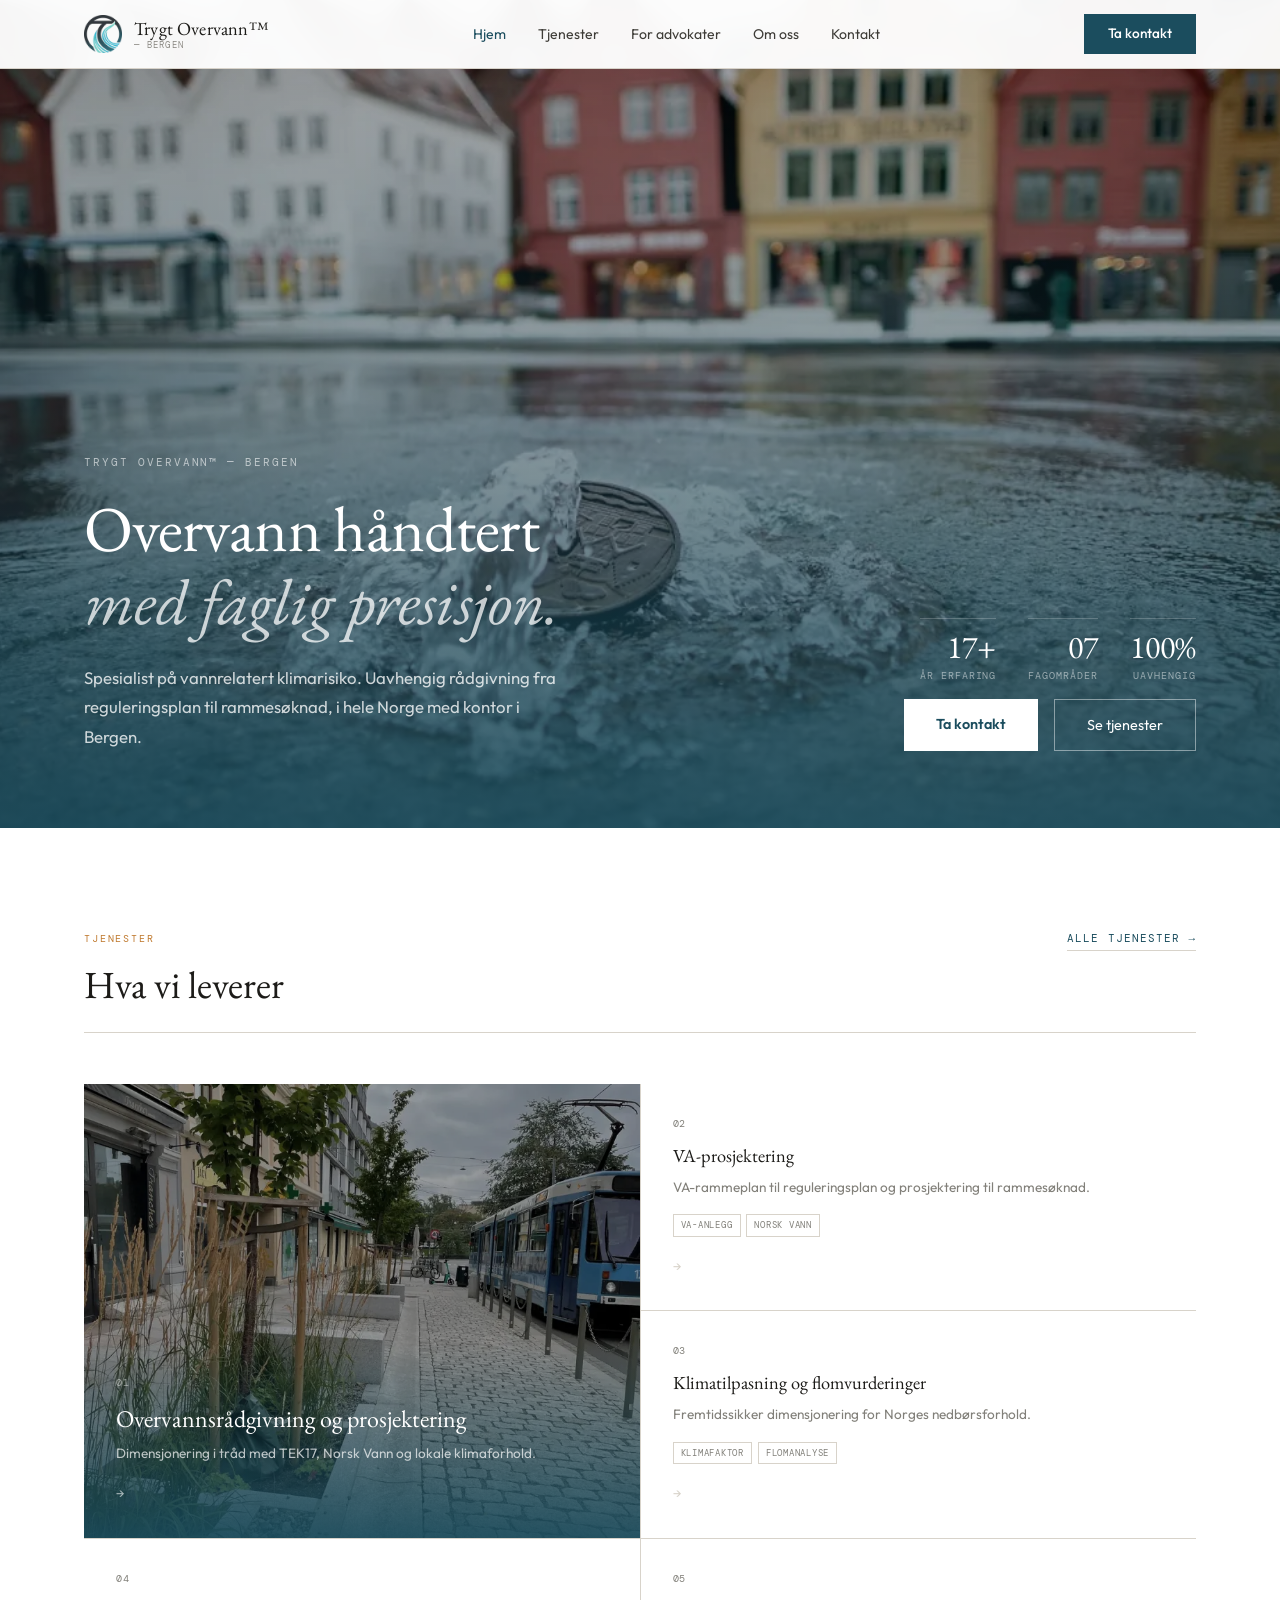
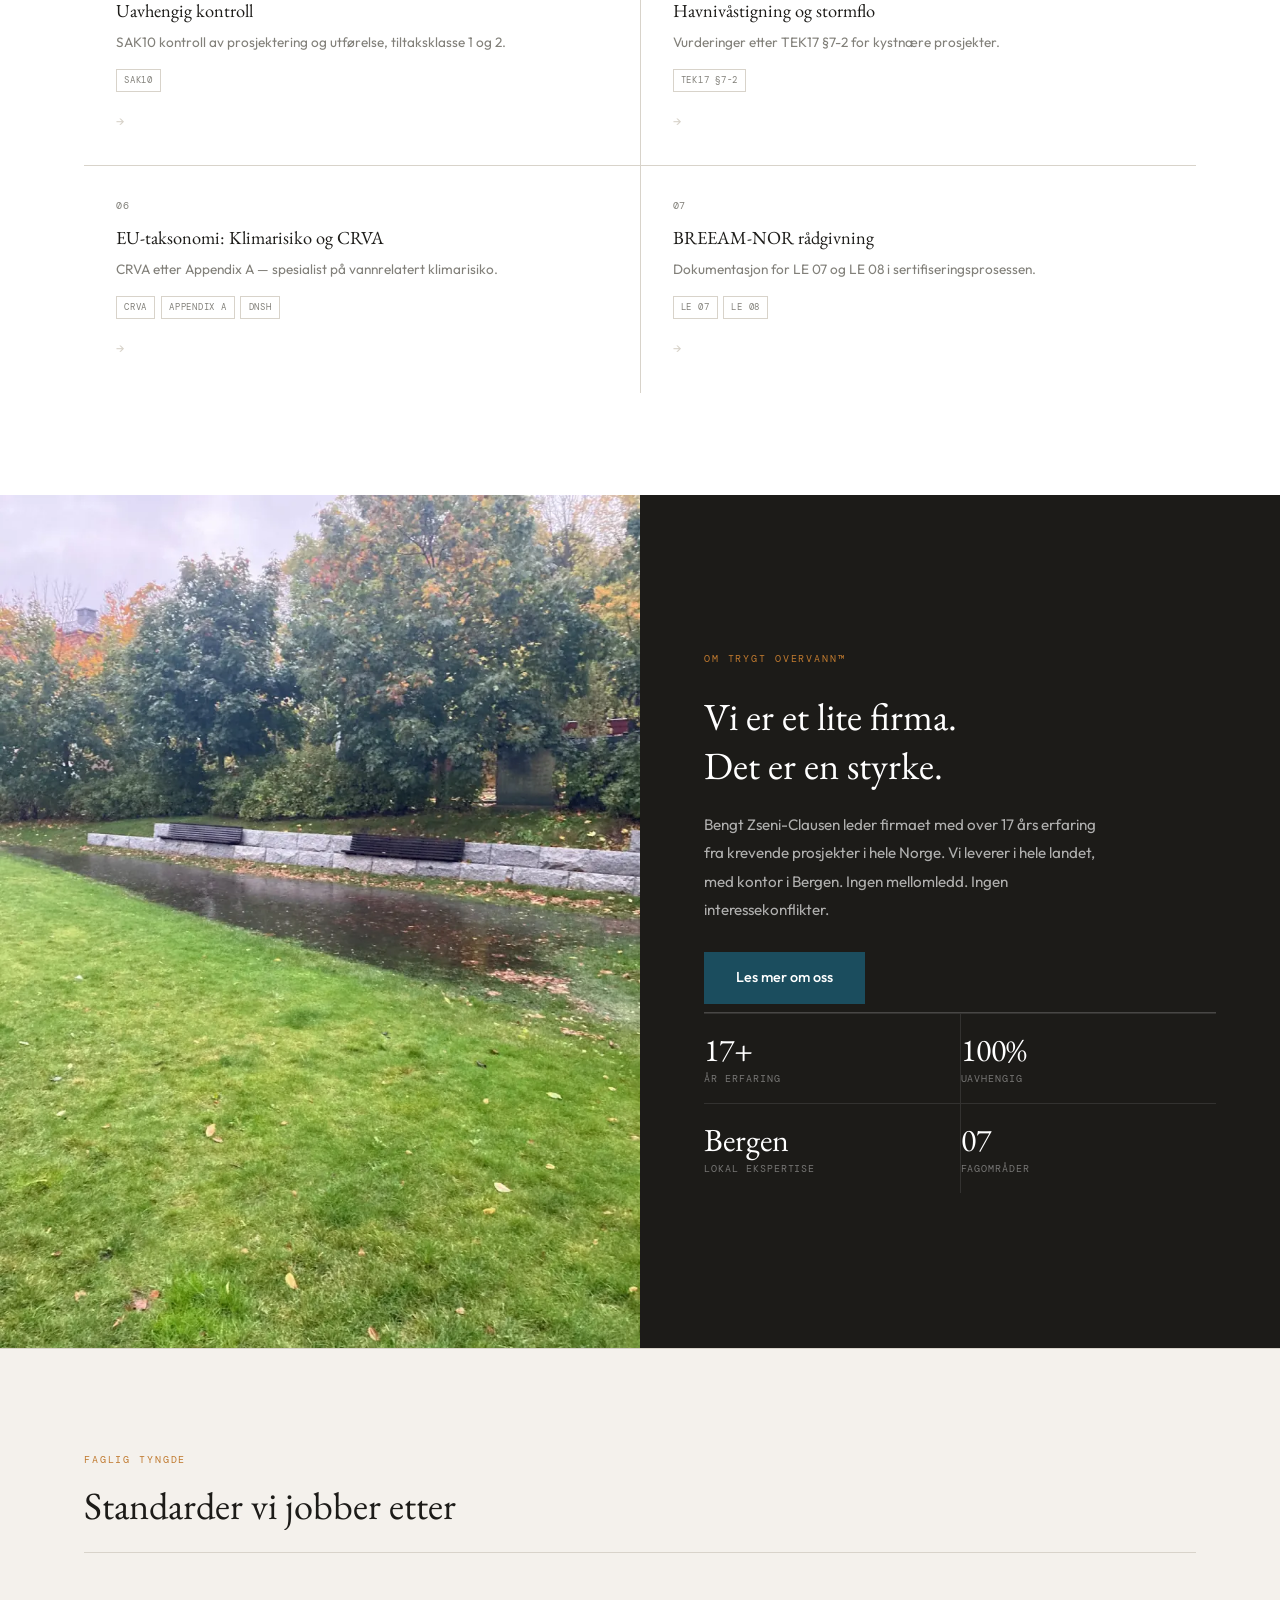
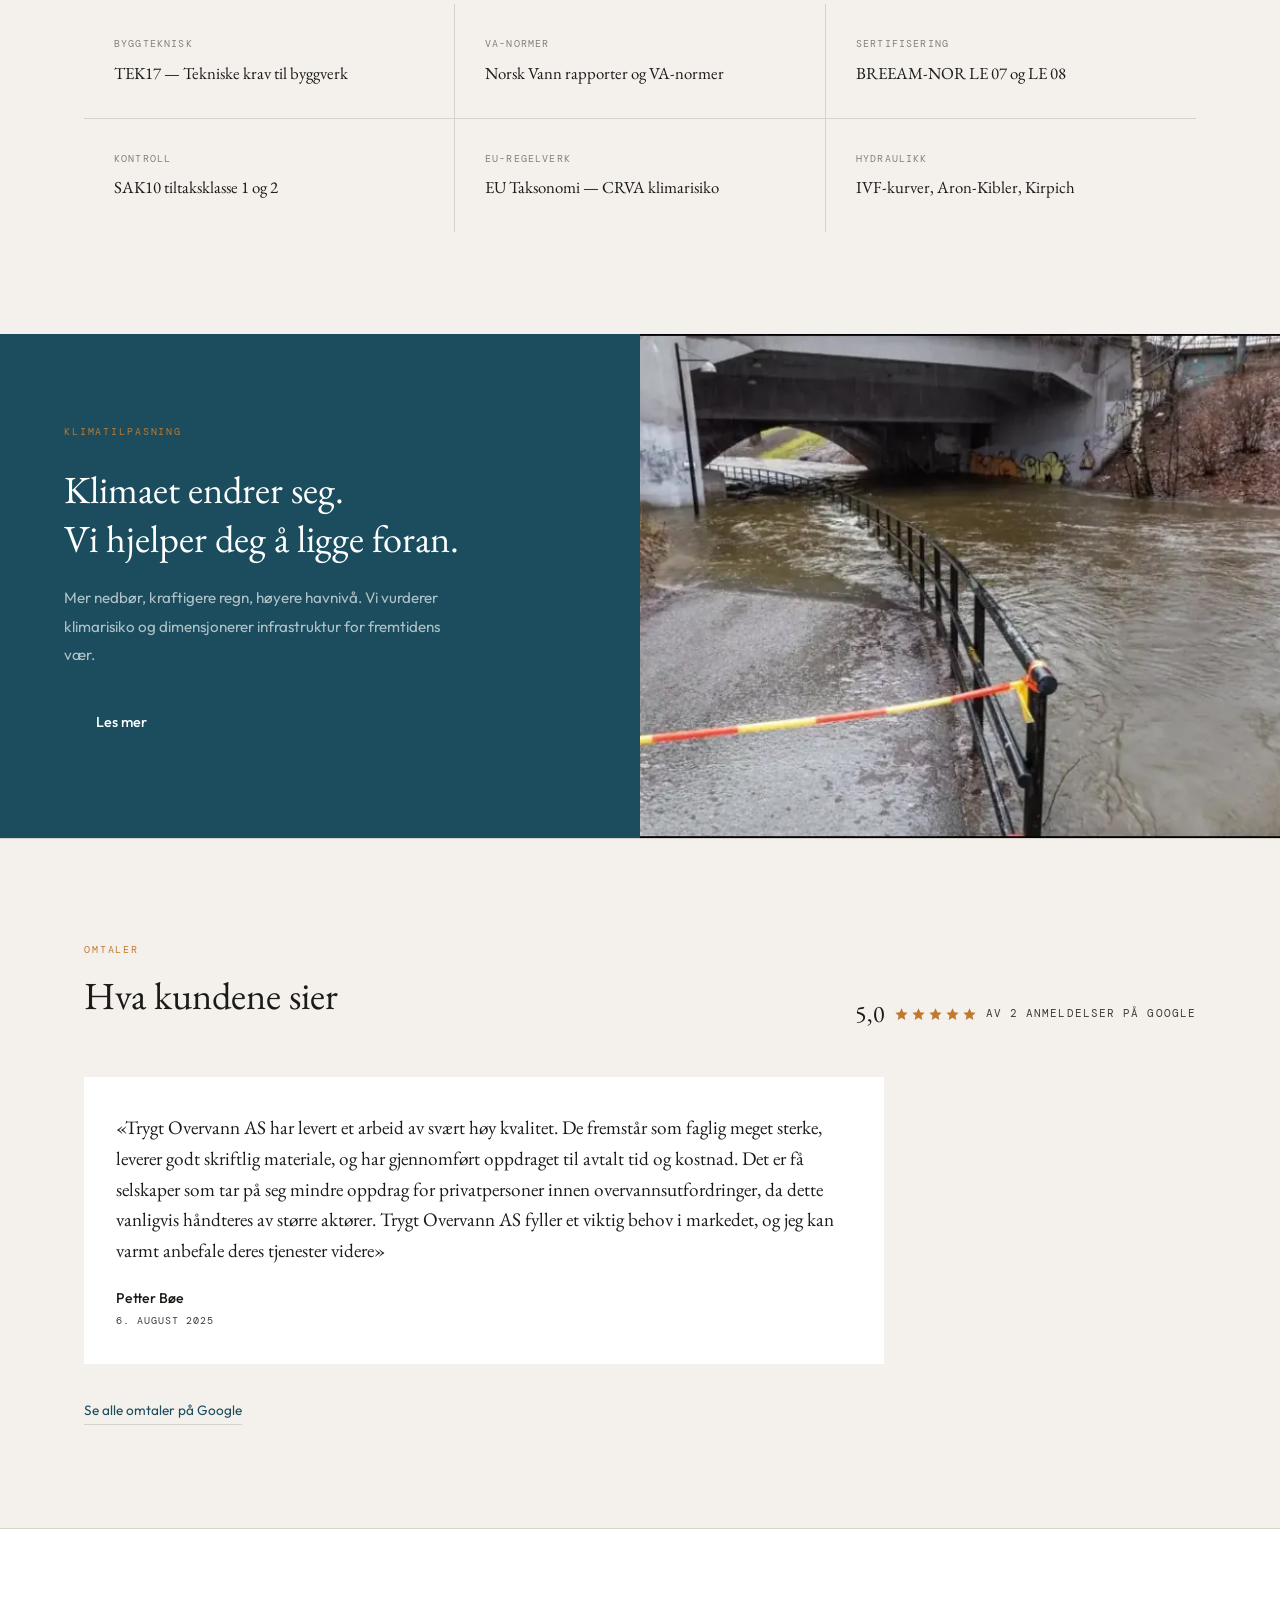
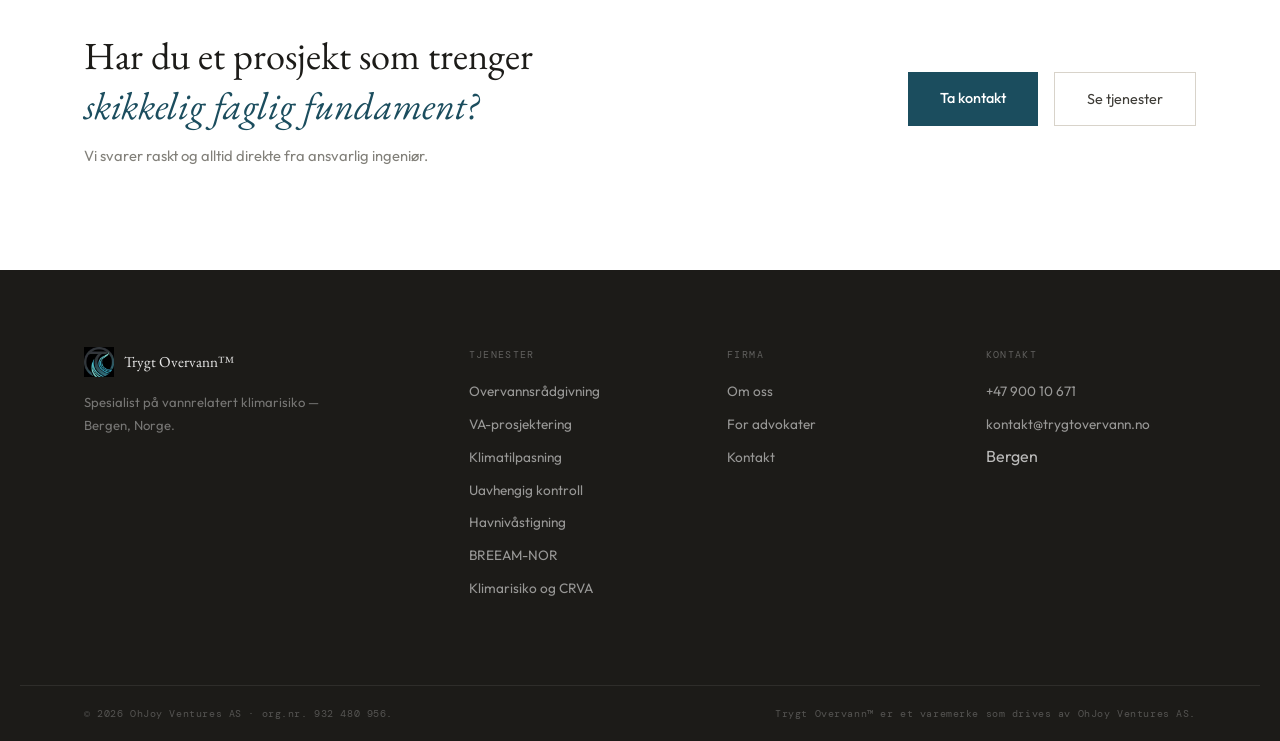
==== commit 2f0ba8a9: "Tiltaksklasse 1 og 2 tilbake, ny GBP-beskrivelse lagret Bengt bekreftet 29.09.2026 kvalifikasjon for" ====
--- a/index.html
+++ b/index.html
@@ -24,8 +24,8 @@
 <meta name="twitter:image:alt" content="Sjøvann mot bryggekanten i Bergen">
 <meta name="robots" content="index,follow,max-image-preview:large">
 <meta name="author" content="Bengt Zseni-Clausen, Trygt Overvann™">
-<link rel="icon" type="image/png" href="/favicon.png">
-<link rel="apple-touch-icon" href="/apple-touch-icon.png">
+<link rel="icon" type="image/png" href="/favicon.png?v=20260929">
+<link rel="apple-touch-icon" href="/apple-touch-icon.png?v=20260929">
 <link rel="preconnect" href="https://fonts.googleapis.com">
 <link rel="preconnect" href="https://fonts.gstatic.com" crossorigin>
 <link rel="preload" href="/assets/styles.css?v=20260914a" as="style">
@@ -44,8 +44,8 @@
 "Trygt Overvann"
 ],
 "url": "https://trygtovervann.no",
-"logo": "https://trygtovervann.no/assets/logo.jpg",
-"image": "https://trygtovervann.no/assets/logo.jpg",
+"logo": "https://trygtovervann.no/assets/logo-lys.jpg",
+"image": "https://trygtovervann.no/assets/logo-lys.jpg",
 "description": "Spesialist på vannrelatert klimarisiko. Uavhengig rådgivning innen overvann, VA, klimatilpasning og sakkyndig utredning.",
 "telephone": "+4790010671",
 "email": "kontakt@trygtovervann.no",
@@ -316,7 +316,7 @@
       <a class="svc-card" href="/tjenester/uavhengig-kontroll/">
         <span class="svc-num">04</span>
         <h3 class="svc-name">Uavhengig kontroll</h3>
-        <p class="svc-desc">SAK10 kontroll av prosjektering og utførelse innen VA og overvann.</p>
+        <p class="svc-desc">SAK10 kontroll av prosjektering og utførelse, tiltaksklasse 1 og 2.</p>
         <div class="svc-tags"><span class="svc-tag">SAK10</span></div>
         <span class="svc-arr">&#8594;</span>
       </a>
@@ -373,7 +373,7 @@
       <div class="exp-item"><div class="exp-item-label">Byggteknisk</div><div class="exp-item-name">TEK17 &mdash; Tekniske krav til byggverk</div></div>
       <div class="exp-item"><div class="exp-item-label">VA-normer</div><div class="exp-item-name">Norsk Vann rapporter og VA-normer</div></div>
       <div class="exp-item"><div class="exp-item-label">Sertifisering</div><div class="exp-item-name">BREEAM-NOR LE 07 og LE 08</div></div>
-      <div class="exp-item"><div class="exp-item-label">Kontroll</div><div class="exp-item-name">Uavhengig kontroll etter SAK10</div></div>
+      <div class="exp-item"><div class="exp-item-label">Kontroll</div><div class="exp-item-name">SAK10 tiltaksklasse 1 og 2</div></div>
       <div class="exp-item"><div class="exp-item-label">EU-regelverk</div><div class="exp-item-name">EU Taksonomi &mdash; CRVA klimarisiko</div></div>
       <div class="exp-item"><div class="exp-item-label">Hydraulikk</div><div class="exp-item-name">IVF-kurver, Aron-Kibler, Kirpich</div></div>
     </div>
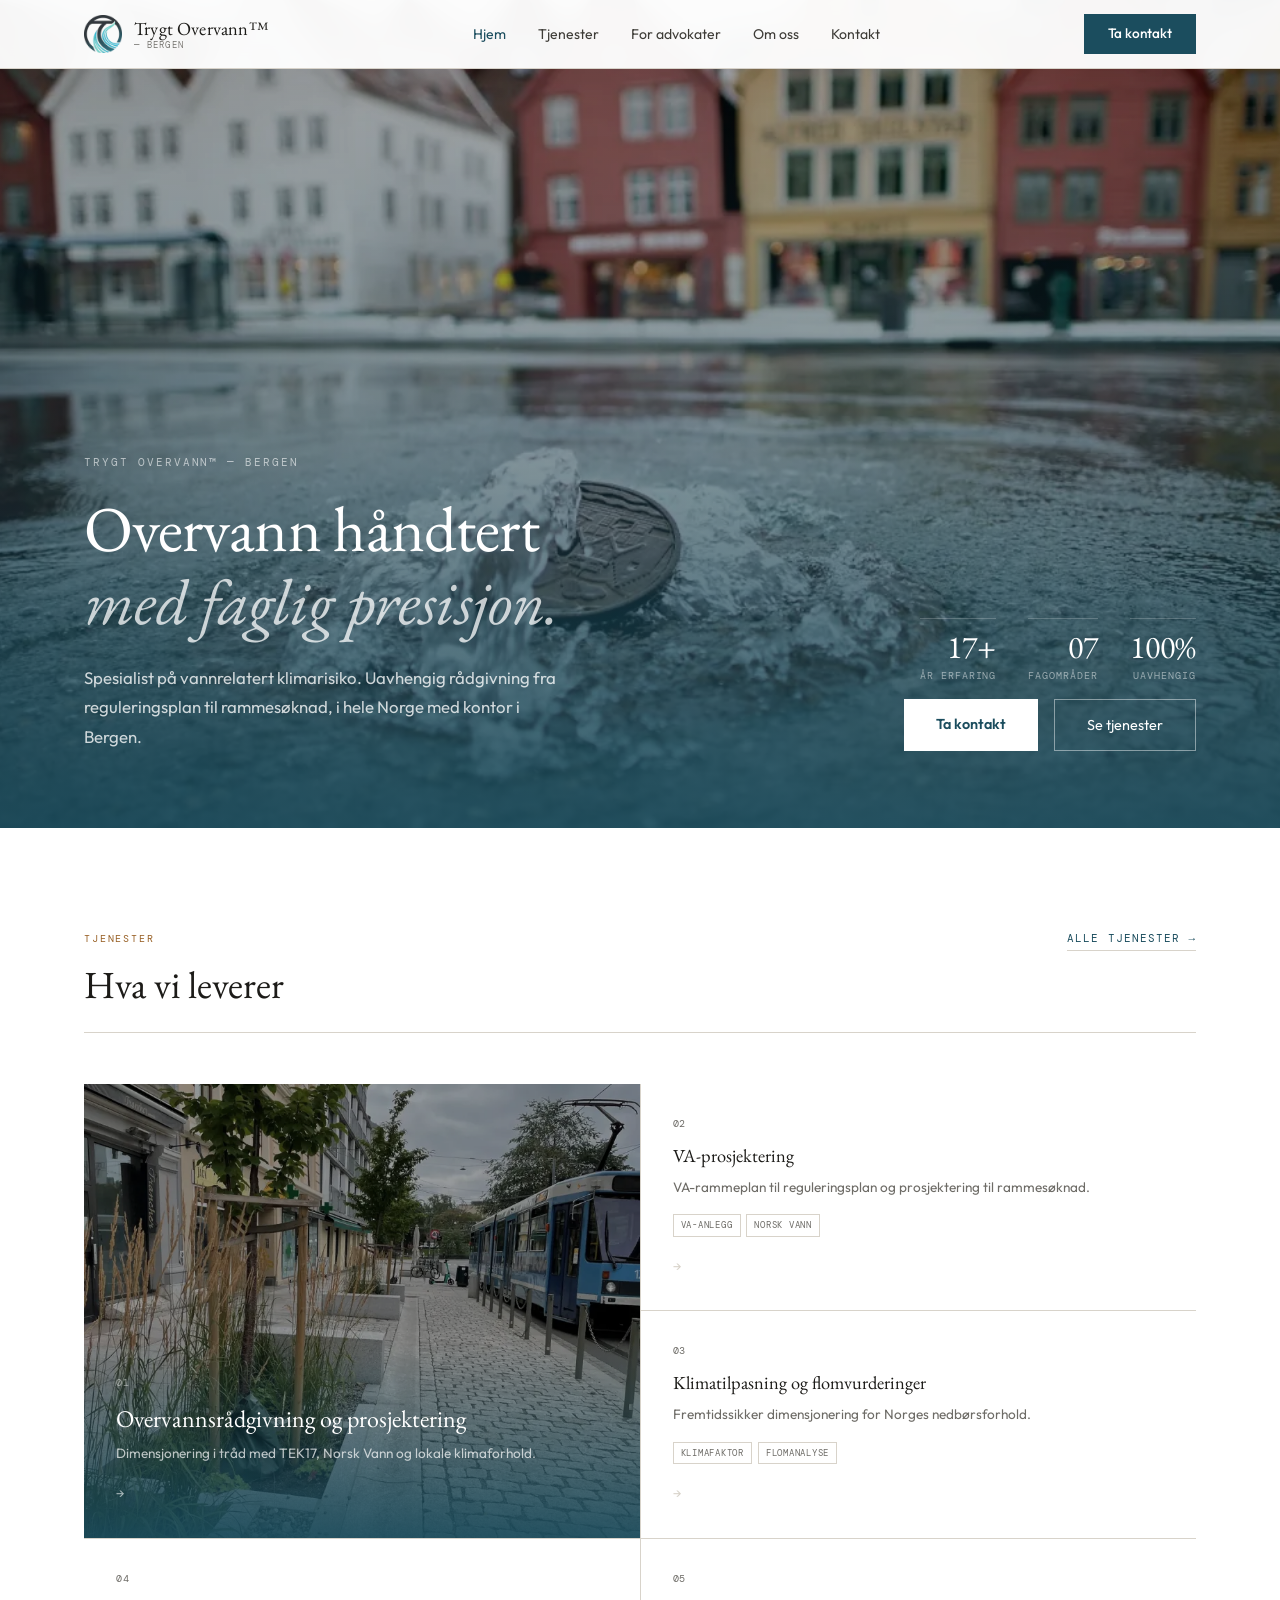
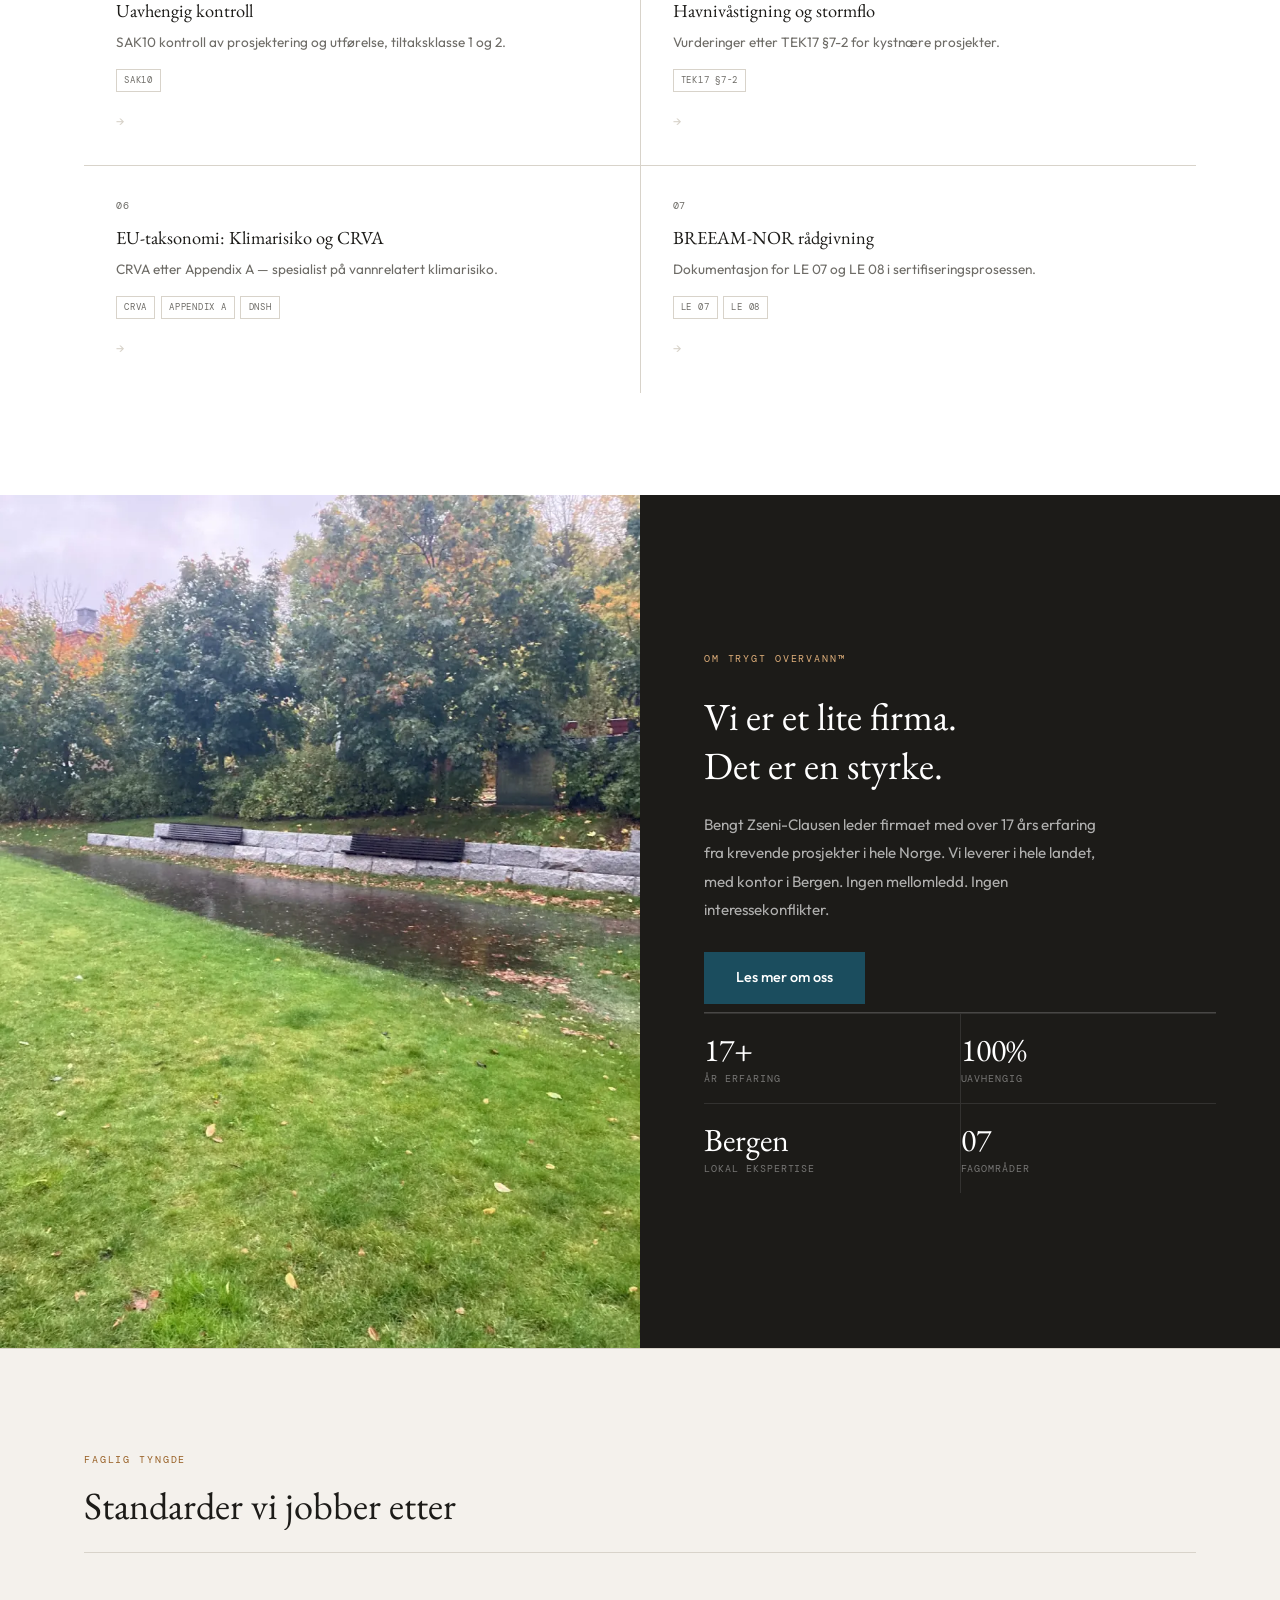
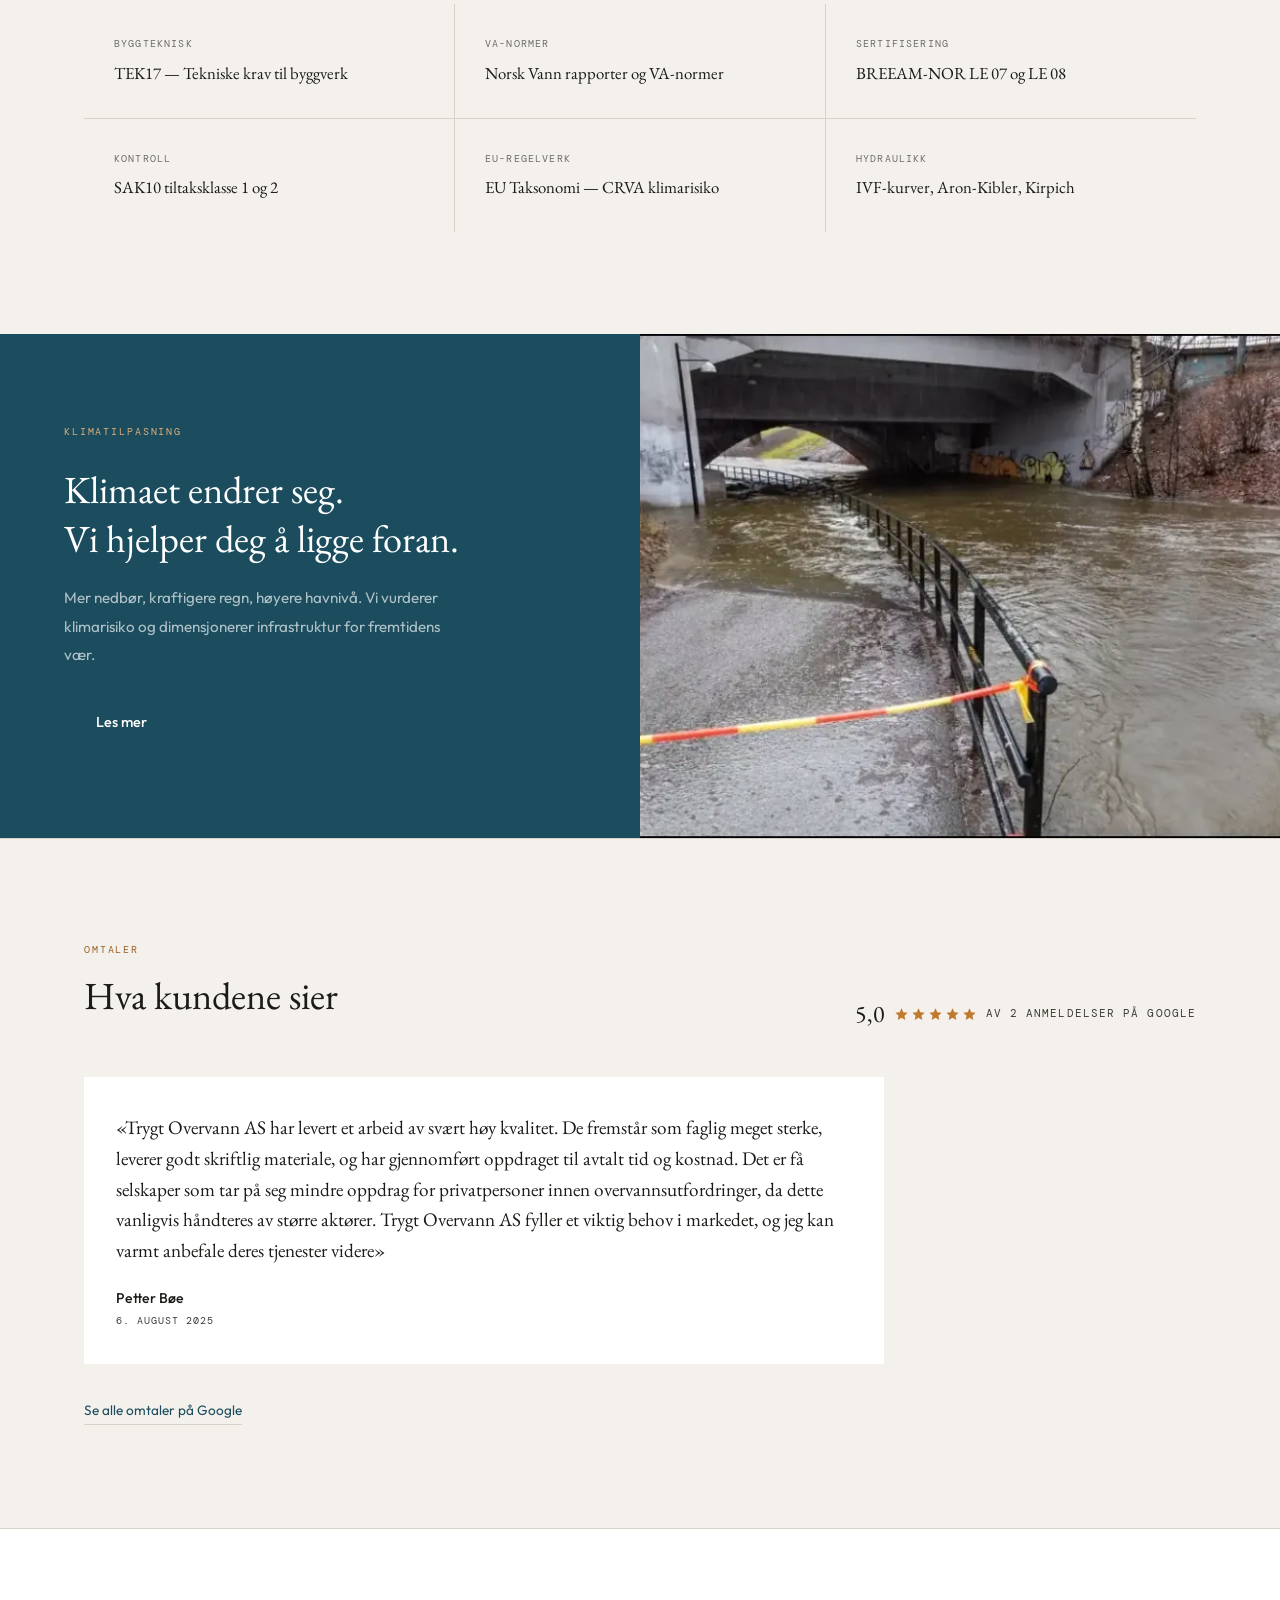
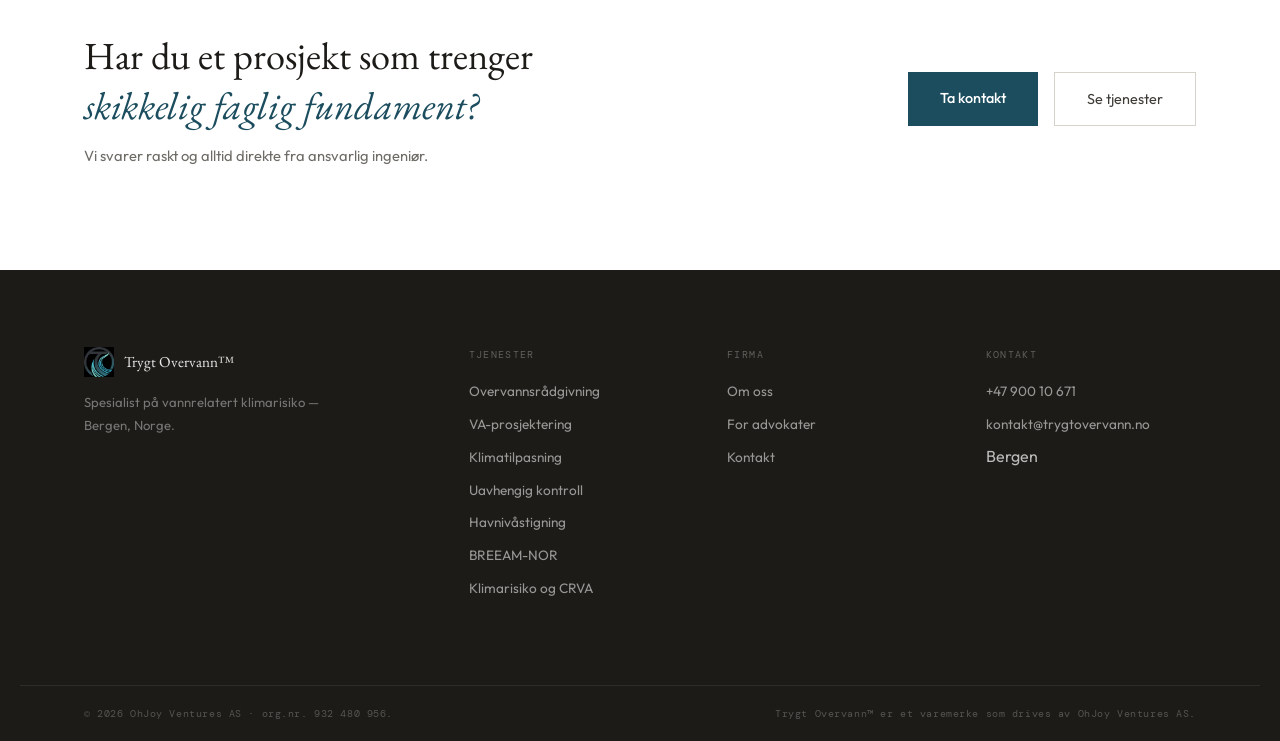
==== commit 4f777a6b: "Kontrast: tre tekstfarger løftet over WCAG AA --ink3 #82807a -> #6e6c67 (3,51 -> 4,66 på papir), ny " ====
--- a/index.html
+++ b/index.html
@@ -28,9 +28,9 @@
 <link rel="apple-touch-icon" href="/apple-touch-icon.png?v=20260929">
 <link rel="preconnect" href="https://fonts.googleapis.com">
 <link rel="preconnect" href="https://fonts.gstatic.com" crossorigin>
-<link rel="preload" href="/assets/styles.css?v=20260914a" as="style">
+<link rel="preload" href="/assets/styles.css?v=20260929a" as="style">
 <link href="https://fonts.googleapis.com/css2?family=EB+Garamond:ital,wght@0,400;0,500;1,400&family=Outfit:wght@300;400;500;600&family=DM+Mono:wght@300;400&display=swap" rel="stylesheet">
-<link rel="stylesheet" href="/assets/styles.css?v=20260914a">
+<link rel="stylesheet" href="/assets/styles.css?v=20260929a">
 <script type="application/ld+json">{
 "@context": "https://schema.org",
 "@type": [
--- a/assets/styles.css
+++ b/assets/styles.css
@@ -2,8 +2,8 @@
 *,*::before,*::after{box-sizing:border-box;margin:0;padding:0}
 html{font-size:16px;scroll-behavior:smooth}
 :root{
-  --paper:#f4f1ec;--white:#ffffff;--ink:#1c1b18;--ink2:#3e3c37;--ink3:#82807a;
-  --rule:#d8d3ca;--petro:#1b4d5e;--petro2:#26697d;--amber:#c07a2f;
+  --paper:#f4f1ec;--white:#ffffff;--ink:#1c1b18;--ink2:#3e3c37;--ink3:#6e6c67;
+  --rule:#d8d3ca;--petro:#1b4d5e;--petro2:#26697d;--amber:#c07a2f;--amber-tekst:#986025;--amber-lys:#deae7a;
   --serif:'EB Garamond',Georgia,serif;--sans:'Outfit',system-ui,sans-serif;
   --mono:'DM Mono',monospace;--max:1240px;--pad:clamp(1.25rem,5vw,4rem);
 }
@@ -61,7 +61,7 @@
 .services-band{background:var(--white);padding:clamp(4rem,8vw,7rem) 0}
 .services-band .inner{max-width:var(--max);margin:0 auto;padding:0 var(--pad)}
 .section-head{display:flex;justify-content:space-between;align-items:baseline;margin-bottom:clamp(2rem,4vw,3.5rem);padding-bottom:1rem;border-bottom:1px solid var(--rule)}
-.section-eyebrow{font-family:var(--mono);font-size:.65rem;letter-spacing:.18em;text-transform:uppercase;color:var(--amber)}
+.section-eyebrow{font-family:var(--mono);font-size:.65rem;letter-spacing:.18em;text-transform:uppercase;color:var(--amber-tekst)}
 .section-title{font-family:var(--serif);font-size:clamp(1.6rem,3vw,2.4rem);font-weight:400;color:var(--ink);margin-top:.4rem}
 .section-link{font-family:var(--mono);font-size:.68rem;letter-spacing:.1em;text-transform:uppercase;color:var(--petro);text-decoration:none;cursor:pointer;transition:color .2s;border-bottom:1px solid var(--rule);padding-bottom:2px}
 .section-link:hover{color:var(--ink);border-color:var(--ink)}
@@ -90,7 +90,7 @@
 .split-about{display:grid;grid-template-columns:1fr 1fr;min-height:540px}
 .split-img{display:block;width:100%;height:100%;object-fit:cover;object-position:center;min-height:420px}
 .split-content{background:var(--ink);padding:clamp(3rem,7vw,6rem) clamp(2rem,5vw,4.5rem);display:flex;flex-direction:column;justify-content:center}
-.split-eyebrow{font-family:var(--mono);font-size:.65rem;letter-spacing:.18em;text-transform:uppercase;color:var(--amber);margin-bottom:1.5rem}
+.split-eyebrow{font-family:var(--mono);font-size:.65rem;letter-spacing:.18em;text-transform:uppercase;color:var(--amber-lys);margin-bottom:1.5rem}
 .split-heading{font-family:var(--serif);font-size:clamp(1.6rem,3vw,2.4rem);font-weight:400;color:#fff;line-height:1.3;margin-bottom:1.25rem}
 .split-text{font-size:.95rem;color:rgba(255,255,255,.65);line-height:1.85;margin-bottom:1.75rem;max-width:400px}
 .split-stats{display:grid;grid-template-columns:1fr 1fr;gap:1px;background:rgba(255,255,255,.1);border-top:1px solid rgba(255,255,255,.1);padding-top:1px;margin-top:.5rem}
@@ -235,7 +235,7 @@
 /* CONTACT */
 .contact-grid{display:grid;grid-template-columns:1fr 1.3fr;gap:clamp(2rem,5vw,5rem)}
 .contact-block{margin-bottom:2rem}
-.c-label{font-family:var(--mono);font-size:.6rem;letter-spacing:.14em;text-transform:uppercase;color:var(--amber);margin-bottom:.4rem;font-weight:400}
+.c-label{font-family:var(--mono);font-size:.6rem;letter-spacing:.14em;text-transform:uppercase;color:var(--amber-tekst);margin-bottom:.4rem;font-weight:400}
 .c-value{font-family:var(--serif);font-size:1.1rem;color:var(--ink);line-height:1.6}
 .c-value a{color:var(--ink);text-decoration:none;transition:color .2s}
 .c-value a:hover{color:var(--petro)}
--- a/assets/styles.css
+++ b/assets/styles.css
@@ -2,8 +2,8 @@
 *,*::before,*::after{box-sizing:border-box;margin:0;padding:0}
 html{font-size:16px;scroll-behavior:smooth}
 :root{
-  --paper:#f4f1ec;--white:#ffffff;--ink:#1c1b18;--ink2:#3e3c37;--ink3:#82807a;
-  --rule:#d8d3ca;--petro:#1b4d5e;--petro2:#26697d;--amber:#c07a2f;
+  --paper:#f4f1ec;--white:#ffffff;--ink:#1c1b18;--ink2:#3e3c37;--ink3:#6e6c67;
+  --rule:#d8d3ca;--petro:#1b4d5e;--petro2:#26697d;--amber:#c07a2f;--amber-tekst:#986025;--amber-lys:#deae7a;
   --serif:'EB Garamond',Georgia,serif;--sans:'Outfit',system-ui,sans-serif;
   --mono:'DM Mono',monospace;--max:1240px;--pad:clamp(1.25rem,5vw,4rem);
 }
@@ -61,7 +61,7 @@
 .services-band{background:var(--white);padding:clamp(4rem,8vw,7rem) 0}
 .services-band .inner{max-width:var(--max);margin:0 auto;padding:0 var(--pad)}
 .section-head{display:flex;justify-content:space-between;align-items:baseline;margin-bottom:clamp(2rem,4vw,3.5rem);padding-bottom:1rem;border-bottom:1px solid var(--rule)}
-.section-eyebrow{font-family:var(--mono);font-size:.65rem;letter-spacing:.18em;text-transform:uppercase;color:var(--amber)}
+.section-eyebrow{font-family:var(--mono);font-size:.65rem;letter-spacing:.18em;text-transform:uppercase;color:var(--amber-tekst)}
 .section-title{font-family:var(--serif);font-size:clamp(1.6rem,3vw,2.4rem);font-weight:400;color:var(--ink);margin-top:.4rem}
 .section-link{font-family:var(--mono);font-size:.68rem;letter-spacing:.1em;text-transform:uppercase;color:var(--petro);text-decoration:none;cursor:pointer;transition:color .2s;border-bottom:1px solid var(--rule);padding-bottom:2px}
 .section-link:hover{color:var(--ink);border-color:var(--ink)}
@@ -90,7 +90,7 @@
 .split-about{display:grid;grid-template-columns:1fr 1fr;min-height:540px}
 .split-img{display:block;width:100%;height:100%;object-fit:cover;object-position:center;min-height:420px}
 .split-content{background:var(--ink);padding:clamp(3rem,7vw,6rem) clamp(2rem,5vw,4.5rem);display:flex;flex-direction:column;justify-content:center}
-.split-eyebrow{font-family:var(--mono);font-size:.65rem;letter-spacing:.18em;text-transform:uppercase;color:var(--amber);margin-bottom:1.5rem}
+.split-eyebrow{font-family:var(--mono);font-size:.65rem;letter-spacing:.18em;text-transform:uppercase;color:var(--amber-lys);margin-bottom:1.5rem}
 .split-heading{font-family:var(--serif);font-size:clamp(1.6rem,3vw,2.4rem);font-weight:400;color:#fff;line-height:1.3;margin-bottom:1.25rem}
 .split-text{font-size:.95rem;color:rgba(255,255,255,.65);line-height:1.85;margin-bottom:1.75rem;max-width:400px}
 .split-stats{display:grid;grid-template-columns:1fr 1fr;gap:1px;background:rgba(255,255,255,.1);border-top:1px solid rgba(255,255,255,.1);padding-top:1px;margin-top:.5rem}
@@ -235,7 +235,7 @@
 /* CONTACT */
 .contact-grid{display:grid;grid-template-columns:1fr 1.3fr;gap:clamp(2rem,5vw,5rem)}
 .contact-block{margin-bottom:2rem}
-.c-label{font-family:var(--mono);font-size:.6rem;letter-spacing:.14em;text-transform:uppercase;color:var(--amber);margin-bottom:.4rem;font-weight:400}
+.c-label{font-family:var(--mono);font-size:.6rem;letter-spacing:.14em;text-transform:uppercase;color:var(--amber-tekst);margin-bottom:.4rem;font-weight:400}
 .c-value{font-family:var(--serif);font-size:1.1rem;color:var(--ink);line-height:1.6}
 .c-value a{color:var(--ink);text-decoration:none;transition:color .2s}
 .c-value a:hover{color:var(--petro)}
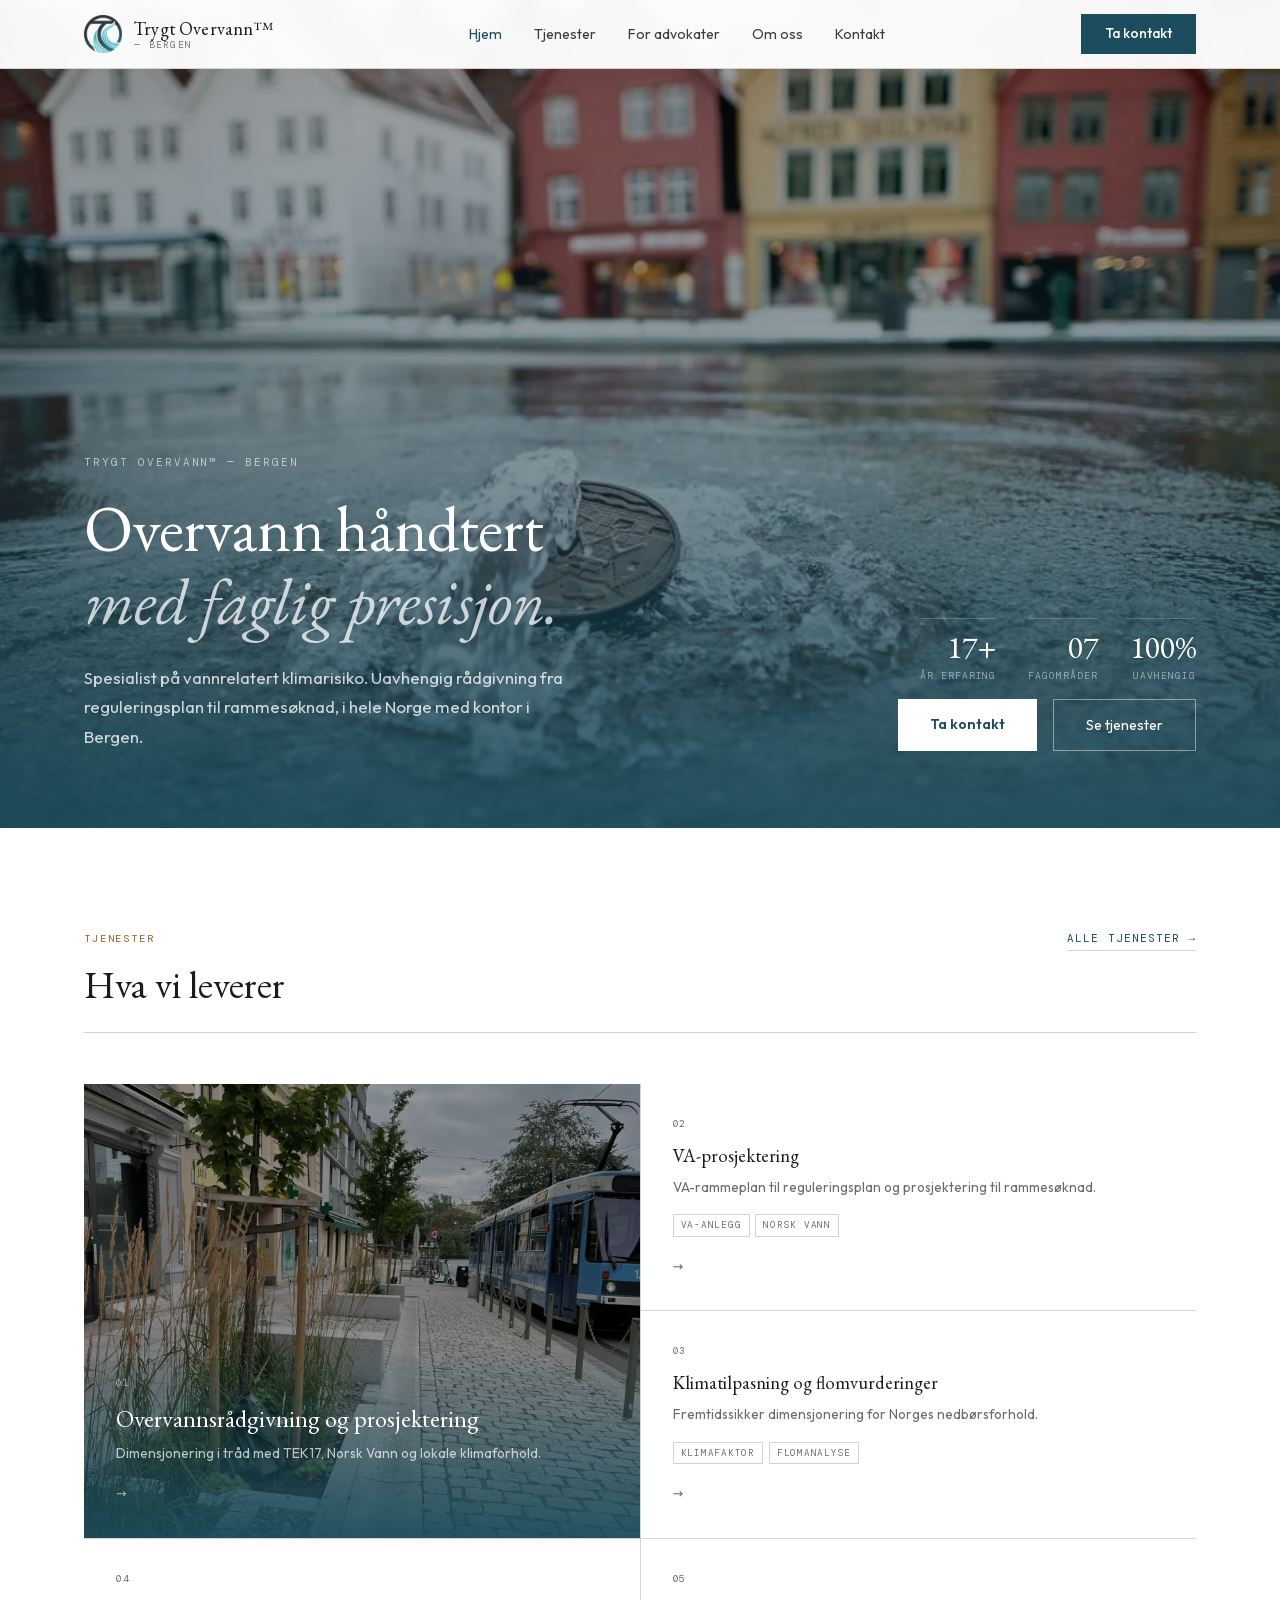
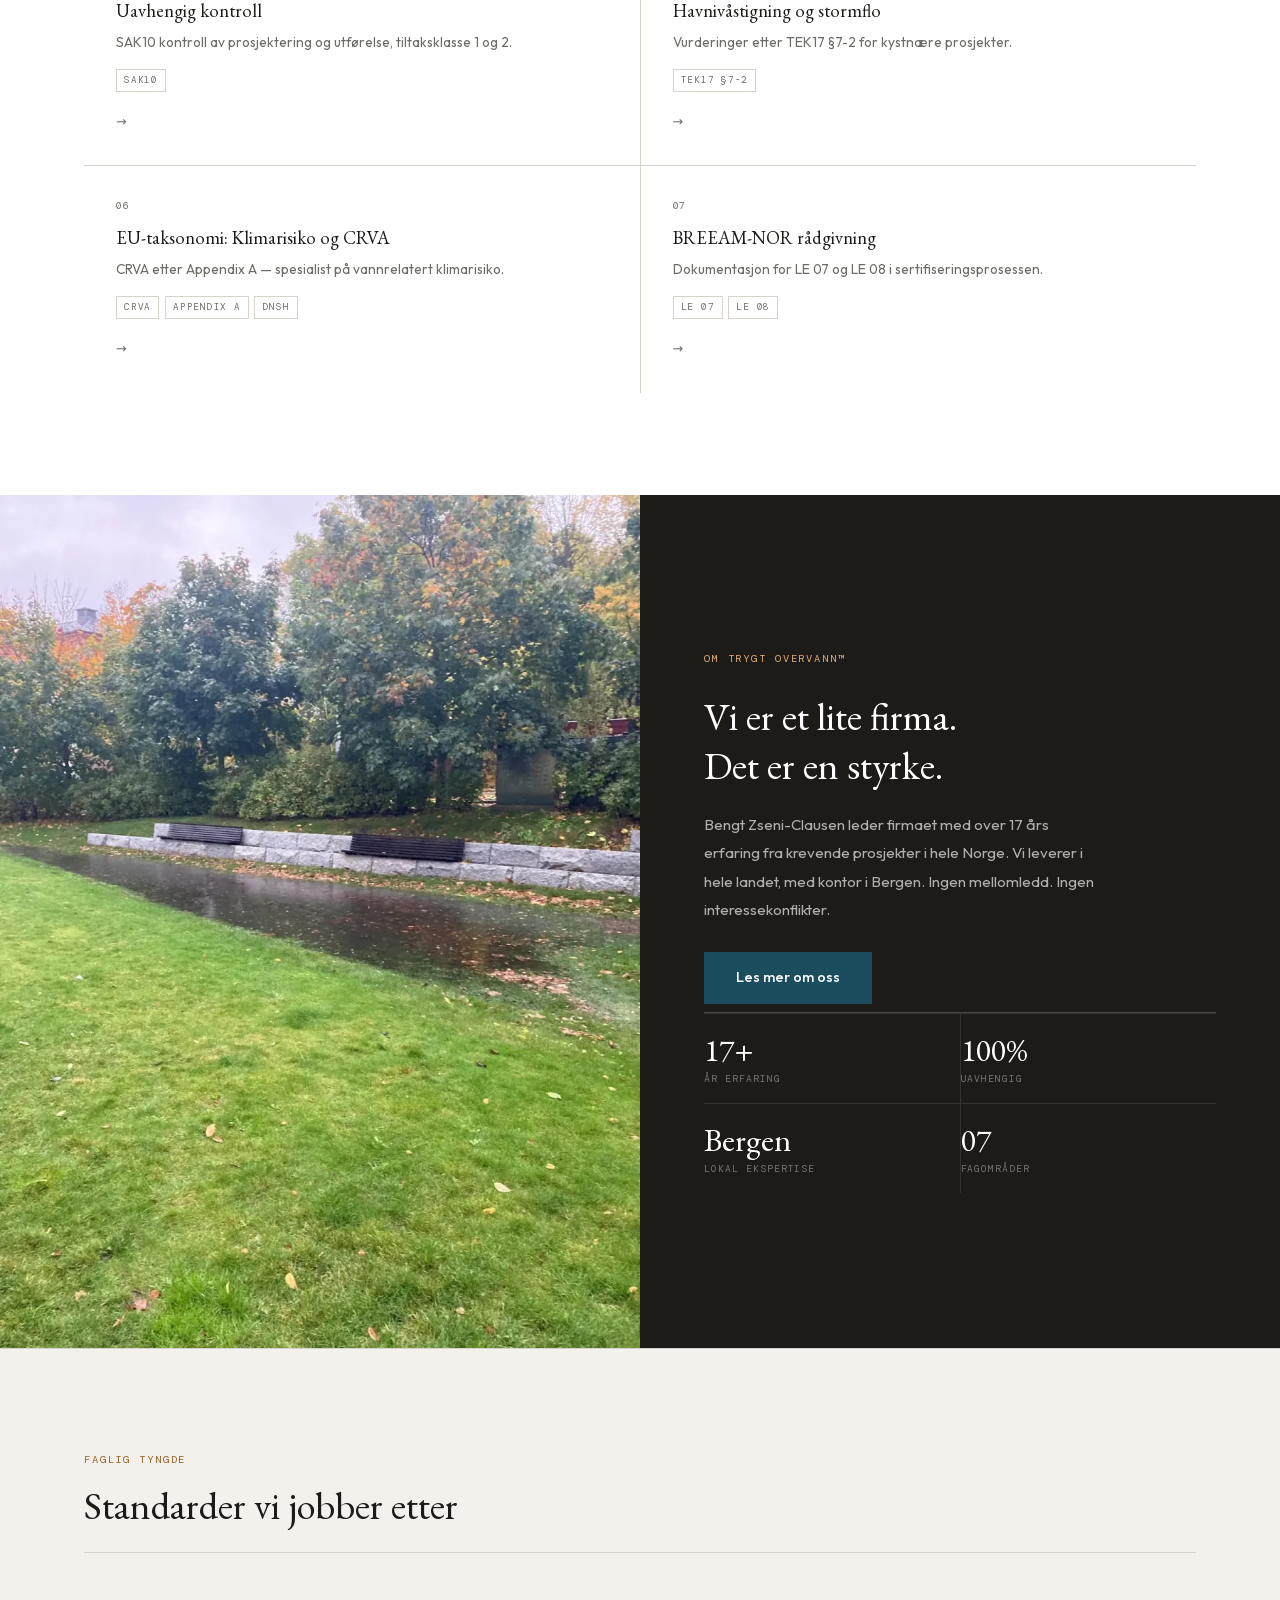
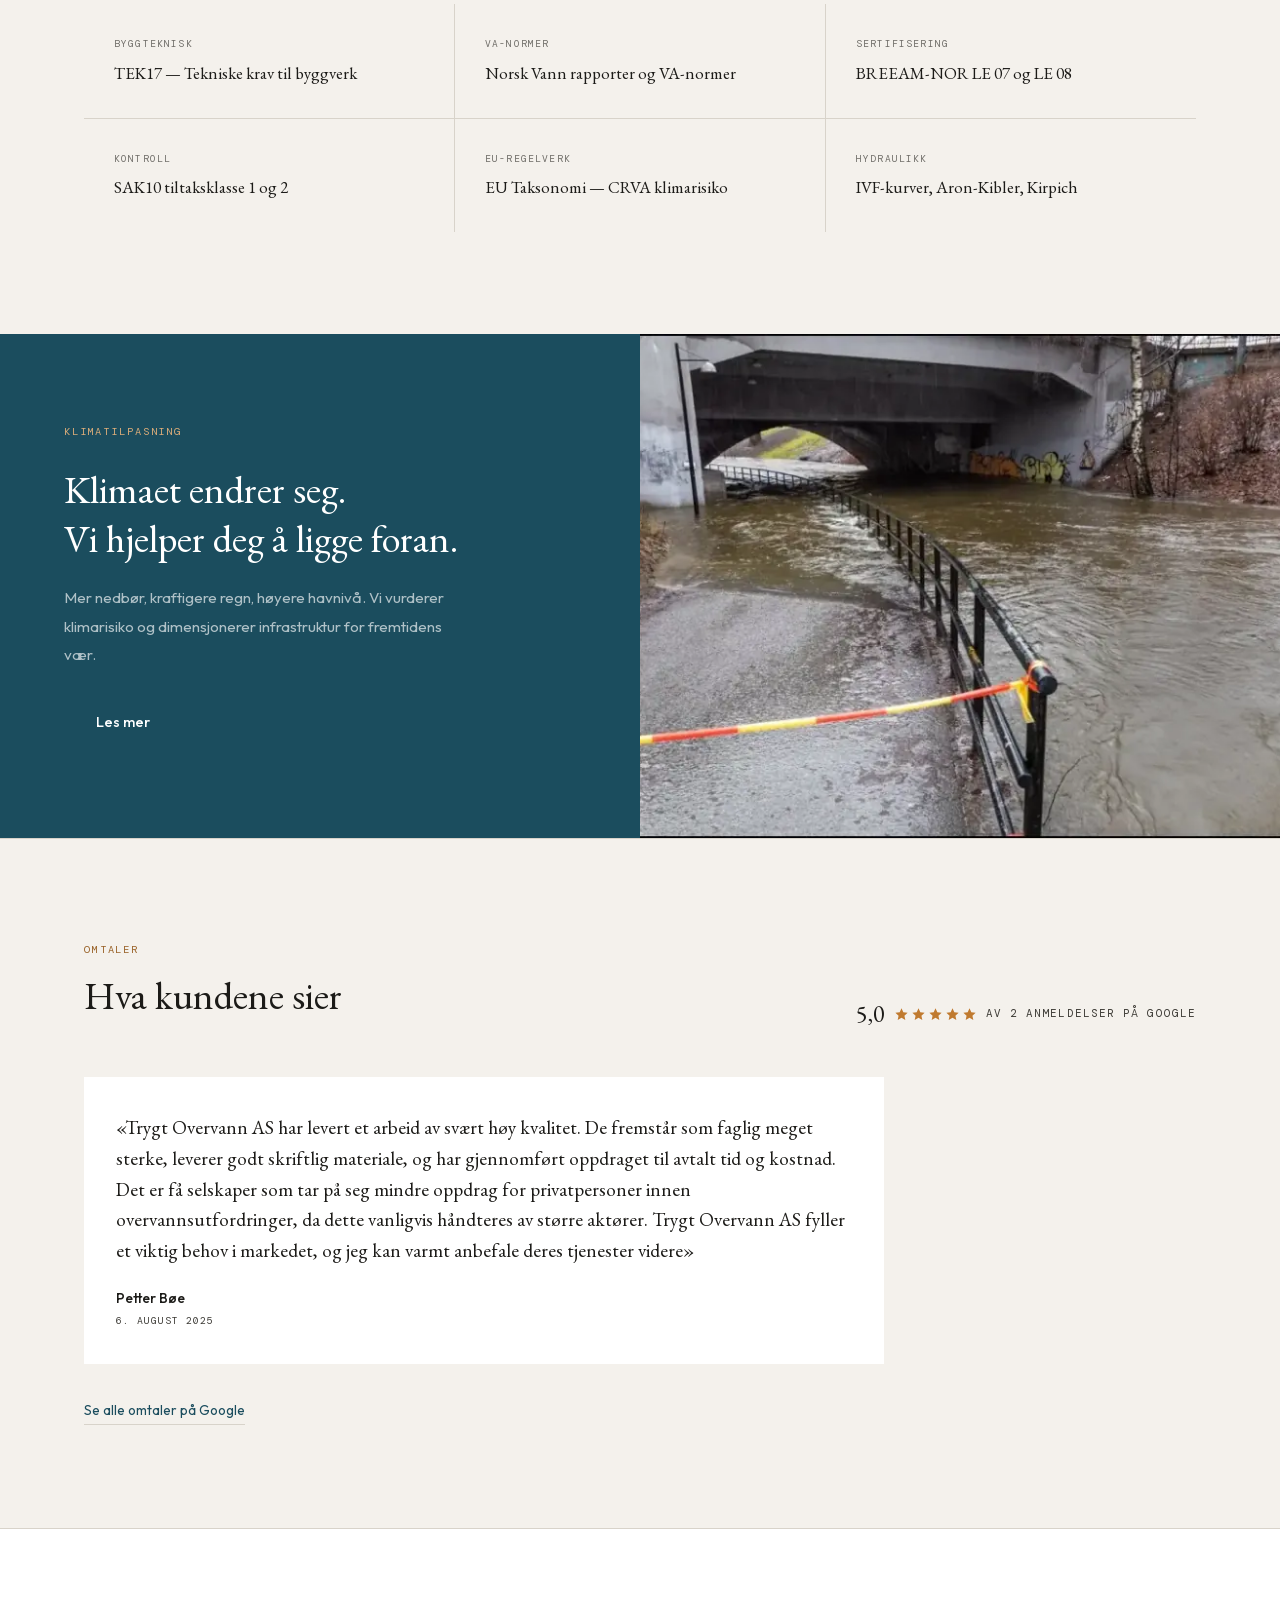
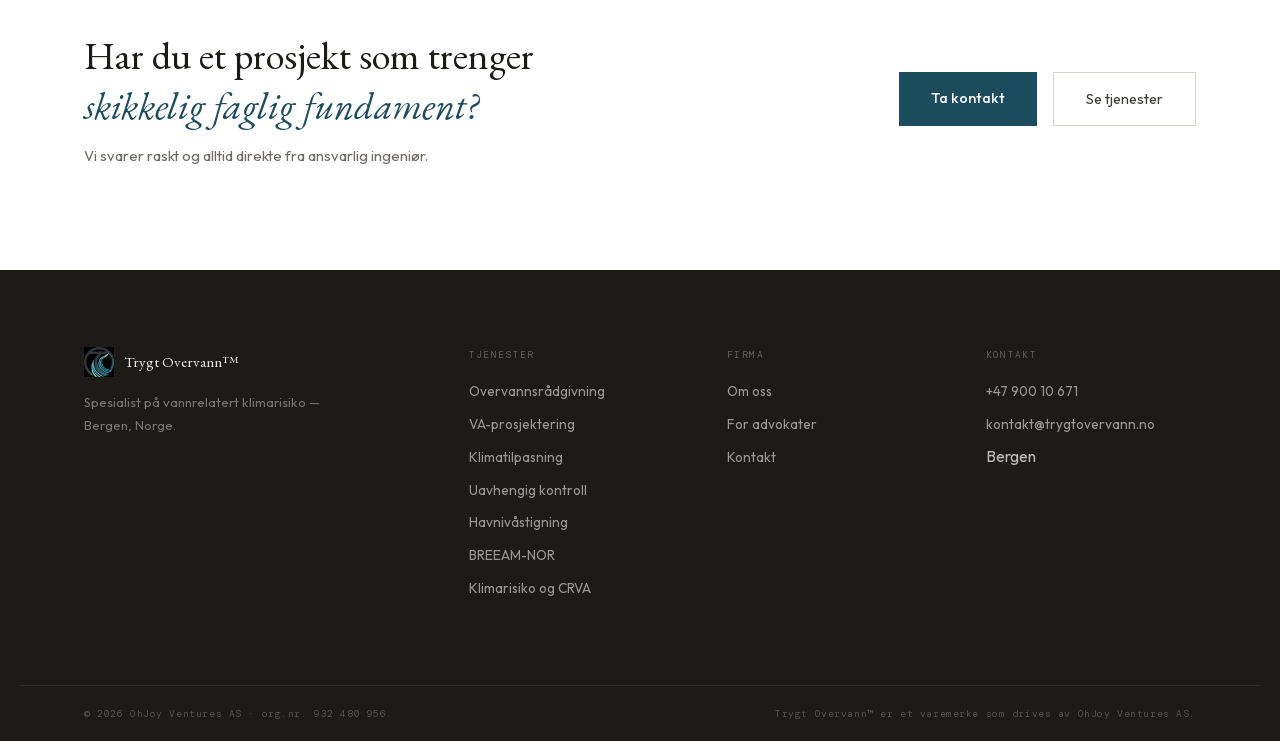
==== commit 715f05a1: "Skrifter på eget domene, automatiske versjonsnumre, trygg deploy - Google Fonts erstattet av egne wo" ====
--- a/index.html
+++ b/index.html
@@ -24,13 +24,10 @@
 <meta name="twitter:image:alt" content="Sjøvann mot bryggekanten i Bergen">
 <meta name="robots" content="index,follow,max-image-preview:large">
 <meta name="author" content="Bengt Zseni-Clausen, Trygt Overvann™">
-<link rel="icon" type="image/png" href="/favicon.png?v=20260929">
-<link rel="apple-touch-icon" href="/apple-touch-icon.png?v=20260929">
-<link rel="preconnect" href="https://fonts.googleapis.com">
-<link rel="preconnect" href="https://fonts.gstatic.com" crossorigin>
-<link rel="preload" href="/assets/styles.css?v=20260929a" as="style">
-<link href="https://fonts.googleapis.com/css2?family=EB+Garamond:ital,wght@0,400;0,500;1,400&family=Outfit:wght@300;400;500;600&family=DM+Mono:wght@300;400&display=swap" rel="stylesheet">
-<link rel="stylesheet" href="/assets/styles.css?v=20260929a">
+<link rel="icon" type="image/png" href="/favicon.png?v=1a9b02e0c6">
+<link rel="apple-touch-icon" href="/apple-touch-icon.png?v=725f9f40fa">
+<link rel="preload" href="/assets/styles.css?v=396bb9f910" as="style">
+<link rel="stylesheet" href="/assets/styles.css?v=396bb9f910">
 <script type="application/ld+json">{
 "@context": "https://schema.org",
 "@type": [
@@ -476,6 +473,6 @@
     <span>Trygt Overvann™ er et varemerke som drives av OhJoy Ventures AS.</span>
   </div>
 </footer>
-<script src="/assets/nav.js" defer></script>
-<script src="/assets/vaer.js?v=20260913f" defer></script>
+<script src="/assets/nav.js?v=9a915a98a6" defer></script>
+<script src="/assets/vaer.js?v=2c7f9e6f09" defer></script>
 </body></html>
--- a/assets/styles.css
+++ b/assets/styles.css
@@ -1,4 +1,15 @@
 /* Trygt Overvann™ — delt stilark for multi-page nettside */
+/* Skriftene ligger på eget domene (assets/fonts/, SIL OFL 1.1) — ikke hos Google, så besøkendes IP ikke sendes dit. Kun latin + latin-ext. */
+@font-face{font-family:'DM Mono';font-style:normal;font-weight:300;font-display:swap;src:url(/assets/fonts/dm-mono-300-latin-ext.woff2) format('woff2');unicode-range:U+0100-02BA, U+02BD-02C5, U+02C7-02CC, U+02CE-02D7, U+02DD-02FF, U+0304, U+0308, U+0329, U+1D00-1DBF, U+1E00-1E9F, U+1EF2-1EFF, U+2020, U+20A0-20AB, U+20AD-20C0, U+2113, U+2C60-2C7F, U+A720-A7FF}
+@font-face{font-family:'DM Mono';font-style:normal;font-weight:300;font-display:swap;src:url(/assets/fonts/dm-mono-300-latin.woff2) format('woff2');unicode-range:U+0000-00FF, U+0131, U+0152-0153, U+02BB-02BC, U+02C6, U+02DA, U+02DC, U+0304, U+0308, U+0329, U+2000-206F, U+20AC, U+2122, U+2191, U+2193, U+2212, U+2215, U+FEFF, U+FFFD}
+@font-face{font-family:'DM Mono';font-style:normal;font-weight:400;font-display:swap;src:url(/assets/fonts/dm-mono-400-latin-ext.woff2) format('woff2');unicode-range:U+0100-02BA, U+02BD-02C5, U+02C7-02CC, U+02CE-02D7, U+02DD-02FF, U+0304, U+0308, U+0329, U+1D00-1DBF, U+1E00-1E9F, U+1EF2-1EFF, U+2020, U+20A0-20AB, U+20AD-20C0, U+2113, U+2C60-2C7F, U+A720-A7FF}
+@font-face{font-family:'DM Mono';font-style:normal;font-weight:400;font-display:swap;src:url(/assets/fonts/dm-mono-400-latin.woff2) format('woff2');unicode-range:U+0000-00FF, U+0131, U+0152-0153, U+02BB-02BC, U+02C6, U+02DA, U+02DC, U+0304, U+0308, U+0329, U+2000-206F, U+20AC, U+2122, U+2191, U+2193, U+2212, U+2215, U+FEFF, U+FFFD}
+@font-face{font-family:'EB Garamond';font-style:italic;font-weight:400;font-display:swap;src:url(/assets/fonts/eb-garamond-italic-latin-ext.woff2) format('woff2');unicode-range:U+0100-02BA, U+02BD-02C5, U+02C7-02CC, U+02CE-02D7, U+02DD-02FF, U+0304, U+0308, U+0329, U+1D00-1DBF, U+1E00-1E9F, U+1EF2-1EFF, U+2020, U+20A0-20AB, U+20AD-20C0, U+2113, U+2C60-2C7F, U+A720-A7FF}
+@font-face{font-family:'EB Garamond';font-style:italic;font-weight:400;font-display:swap;src:url(/assets/fonts/eb-garamond-italic-latin.woff2) format('woff2');unicode-range:U+0000-00FF, U+0131, U+0152-0153, U+02BB-02BC, U+02C6, U+02DA, U+02DC, U+0304, U+0308, U+0329, U+2000-206F, U+20AC, U+2122, U+2191, U+2193, U+2212, U+2215, U+FEFF, U+FFFD}
+@font-face{font-family:'EB Garamond';font-style:normal;font-weight:400 500;font-display:swap;src:url(/assets/fonts/eb-garamond-latin-ext.woff2) format('woff2');unicode-range:U+0100-02BA, U+02BD-02C5, U+02C7-02CC, U+02CE-02D7, U+02DD-02FF, U+0304, U+0308, U+0329, U+1D00-1DBF, U+1E00-1E9F, U+1EF2-1EFF, U+2020, U+20A0-20AB, U+20AD-20C0, U+2113, U+2C60-2C7F, U+A720-A7FF}
+@font-face{font-family:'EB Garamond';font-style:normal;font-weight:400 500;font-display:swap;src:url(/assets/fonts/eb-garamond-latin.woff2) format('woff2');unicode-range:U+0000-00FF, U+0131, U+0152-0153, U+02BB-02BC, U+02C6, U+02DA, U+02DC, U+0304, U+0308, U+0329, U+2000-206F, U+20AC, U+2122, U+2191, U+2193, U+2212, U+2215, U+FEFF, U+FFFD}
+@font-face{font-family:'Outfit';font-style:normal;font-weight:300 600;font-display:swap;src:url(/assets/fonts/outfit-latin-ext.woff2) format('woff2');unicode-range:U+0100-02BA, U+02BD-02C5, U+02C7-02CC, U+02CE-02D7, U+02DD-02FF, U+0304, U+0308, U+0329, U+1D00-1DBF, U+1E00-1E9F, U+1EF2-1EFF, U+2020, U+20A0-20AB, U+20AD-20C0, U+2113, U+2C60-2C7F, U+A720-A7FF}
+@font-face{font-family:'Outfit';font-style:normal;font-weight:300 600;font-display:swap;src:url(/assets/fonts/outfit-latin.woff2) format('woff2');unicode-range:U+0000-00FF, U+0131, U+0152-0153, U+02BB-02BC, U+02C6, U+02DA, U+02DC, U+0304, U+0308, U+0329, U+2000-206F, U+20AC, U+2122, U+2191, U+2193, U+2212, U+2215, U+FEFF, U+FFFD}
 *,*::before,*::after{box-sizing:border-box;margin:0;padding:0}
 html{font-size:16px;scroll-behavior:smooth}
 :root{
@@ -83,7 +94,7 @@
 .svc-tags{display:flex;flex-wrap:wrap;gap:.35rem;margin-bottom:1rem}
 .svc-tag{font-family:var(--mono);font-size:.58rem;letter-spacing:.08em;text-transform:uppercase;color:var(--ink3);border:1px solid var(--rule);padding:.18rem .45rem;transition:border-color .2s}
 .svc-card:hover .svc-tag{border-color:var(--petro2);color:var(--petro2)}
-.svc-arr{display:inline-block;font-size:.8rem;color:var(--rule);transition:transform .2s,color .2s}
+.svc-arr{display:inline-block;font-size:.8rem;color:var(--ink3);transition:transform .2s,color .2s}
 .svc-card:hover .svc-arr{transform:translateX(5px);color:var(--petro)}
 
 /* SPLIT-ABOUT */
@@ -205,6 +216,9 @@
    sidestolpen faller ustylet ned under artikkelen. */
 .svc-layout{max-width:var(--max);margin:0 auto;padding:clamp(2.5rem,5vw,4rem) var(--pad);display:grid;grid-template-columns:1fr 320px;gap:clamp(2rem,5vw,4.5rem);align-items:start}
 .aside-block{background:var(--white);border:1px solid var(--rule);padding:1.5rem;margin-bottom:1.25rem}
+/* Stolpen følger med nedover, som kontaktkortet på tjenestesidene — men bare når
+   hele stolpen får plass i vinduet, ellers blir bunnen av den utilgjengelig. */
+@media(min-width:901px) and (min-height:760px){.svc-aside{position:sticky;top:84px}}
 .aside-block h4{font-family:var(--serif);font-size:1.05rem;font-weight:400;color:var(--ink);margin-bottom:.5rem}
 .aside-block p{font-size:.82rem;color:var(--ink3);line-height:1.7;margin:0}
 .aside-list{list-style:none}
--- a/assets/styles.css
+++ b/assets/styles.css
@@ -1,4 +1,15 @@
 /* Trygt Overvann™ — delt stilark for multi-page nettside */
+/* Skriftene ligger på eget domene (assets/fonts/, SIL OFL 1.1) — ikke hos Google, så besøkendes IP ikke sendes dit. Kun latin + latin-ext. */
+@font-face{font-family:'DM Mono';font-style:normal;font-weight:300;font-display:swap;src:url(/assets/fonts/dm-mono-300-latin-ext.woff2) format('woff2');unicode-range:U+0100-02BA, U+02BD-02C5, U+02C7-02CC, U+02CE-02D7, U+02DD-02FF, U+0304, U+0308, U+0329, U+1D00-1DBF, U+1E00-1E9F, U+1EF2-1EFF, U+2020, U+20A0-20AB, U+20AD-20C0, U+2113, U+2C60-2C7F, U+A720-A7FF}
+@font-face{font-family:'DM Mono';font-style:normal;font-weight:300;font-display:swap;src:url(/assets/fonts/dm-mono-300-latin.woff2) format('woff2');unicode-range:U+0000-00FF, U+0131, U+0152-0153, U+02BB-02BC, U+02C6, U+02DA, U+02DC, U+0304, U+0308, U+0329, U+2000-206F, U+20AC, U+2122, U+2191, U+2193, U+2212, U+2215, U+FEFF, U+FFFD}
+@font-face{font-family:'DM Mono';font-style:normal;font-weight:400;font-display:swap;src:url(/assets/fonts/dm-mono-400-latin-ext.woff2) format('woff2');unicode-range:U+0100-02BA, U+02BD-02C5, U+02C7-02CC, U+02CE-02D7, U+02DD-02FF, U+0304, U+0308, U+0329, U+1D00-1DBF, U+1E00-1E9F, U+1EF2-1EFF, U+2020, U+20A0-20AB, U+20AD-20C0, U+2113, U+2C60-2C7F, U+A720-A7FF}
+@font-face{font-family:'DM Mono';font-style:normal;font-weight:400;font-display:swap;src:url(/assets/fonts/dm-mono-400-latin.woff2) format('woff2');unicode-range:U+0000-00FF, U+0131, U+0152-0153, U+02BB-02BC, U+02C6, U+02DA, U+02DC, U+0304, U+0308, U+0329, U+2000-206F, U+20AC, U+2122, U+2191, U+2193, U+2212, U+2215, U+FEFF, U+FFFD}
+@font-face{font-family:'EB Garamond';font-style:italic;font-weight:400;font-display:swap;src:url(/assets/fonts/eb-garamond-italic-latin-ext.woff2) format('woff2');unicode-range:U+0100-02BA, U+02BD-02C5, U+02C7-02CC, U+02CE-02D7, U+02DD-02FF, U+0304, U+0308, U+0329, U+1D00-1DBF, U+1E00-1E9F, U+1EF2-1EFF, U+2020, U+20A0-20AB, U+20AD-20C0, U+2113, U+2C60-2C7F, U+A720-A7FF}
+@font-face{font-family:'EB Garamond';font-style:italic;font-weight:400;font-display:swap;src:url(/assets/fonts/eb-garamond-italic-latin.woff2) format('woff2');unicode-range:U+0000-00FF, U+0131, U+0152-0153, U+02BB-02BC, U+02C6, U+02DA, U+02DC, U+0304, U+0308, U+0329, U+2000-206F, U+20AC, U+2122, U+2191, U+2193, U+2212, U+2215, U+FEFF, U+FFFD}
+@font-face{font-family:'EB Garamond';font-style:normal;font-weight:400 500;font-display:swap;src:url(/assets/fonts/eb-garamond-latin-ext.woff2) format('woff2');unicode-range:U+0100-02BA, U+02BD-02C5, U+02C7-02CC, U+02CE-02D7, U+02DD-02FF, U+0304, U+0308, U+0329, U+1D00-1DBF, U+1E00-1E9F, U+1EF2-1EFF, U+2020, U+20A0-20AB, U+20AD-20C0, U+2113, U+2C60-2C7F, U+A720-A7FF}
+@font-face{font-family:'EB Garamond';font-style:normal;font-weight:400 500;font-display:swap;src:url(/assets/fonts/eb-garamond-latin.woff2) format('woff2');unicode-range:U+0000-00FF, U+0131, U+0152-0153, U+02BB-02BC, U+02C6, U+02DA, U+02DC, U+0304, U+0308, U+0329, U+2000-206F, U+20AC, U+2122, U+2191, U+2193, U+2212, U+2215, U+FEFF, U+FFFD}
+@font-face{font-family:'Outfit';font-style:normal;font-weight:300 600;font-display:swap;src:url(/assets/fonts/outfit-latin-ext.woff2) format('woff2');unicode-range:U+0100-02BA, U+02BD-02C5, U+02C7-02CC, U+02CE-02D7, U+02DD-02FF, U+0304, U+0308, U+0329, U+1D00-1DBF, U+1E00-1E9F, U+1EF2-1EFF, U+2020, U+20A0-20AB, U+20AD-20C0, U+2113, U+2C60-2C7F, U+A720-A7FF}
+@font-face{font-family:'Outfit';font-style:normal;font-weight:300 600;font-display:swap;src:url(/assets/fonts/outfit-latin.woff2) format('woff2');unicode-range:U+0000-00FF, U+0131, U+0152-0153, U+02BB-02BC, U+02C6, U+02DA, U+02DC, U+0304, U+0308, U+0329, U+2000-206F, U+20AC, U+2122, U+2191, U+2193, U+2212, U+2215, U+FEFF, U+FFFD}
 *,*::before,*::after{box-sizing:border-box;margin:0;padding:0}
 html{font-size:16px;scroll-behavior:smooth}
 :root{
@@ -83,7 +94,7 @@
 .svc-tags{display:flex;flex-wrap:wrap;gap:.35rem;margin-bottom:1rem}
 .svc-tag{font-family:var(--mono);font-size:.58rem;letter-spacing:.08em;text-transform:uppercase;color:var(--ink3);border:1px solid var(--rule);padding:.18rem .45rem;transition:border-color .2s}
 .svc-card:hover .svc-tag{border-color:var(--petro2);color:var(--petro2)}
-.svc-arr{display:inline-block;font-size:.8rem;color:var(--rule);transition:transform .2s,color .2s}
+.svc-arr{display:inline-block;font-size:.8rem;color:var(--ink3);transition:transform .2s,color .2s}
 .svc-card:hover .svc-arr{transform:translateX(5px);color:var(--petro)}
 
 /* SPLIT-ABOUT */
@@ -205,6 +216,9 @@
    sidestolpen faller ustylet ned under artikkelen. */
 .svc-layout{max-width:var(--max);margin:0 auto;padding:clamp(2.5rem,5vw,4rem) var(--pad);display:grid;grid-template-columns:1fr 320px;gap:clamp(2rem,5vw,4.5rem);align-items:start}
 .aside-block{background:var(--white);border:1px solid var(--rule);padding:1.5rem;margin-bottom:1.25rem}
+/* Stolpen følger med nedover, som kontaktkortet på tjenestesidene — men bare når
+   hele stolpen får plass i vinduet, ellers blir bunnen av den utilgjengelig. */
+@media(min-width:901px) and (min-height:760px){.svc-aside{position:sticky;top:84px}}
 .aside-block h4{font-family:var(--serif);font-size:1.05rem;font-weight:400;color:var(--ink);margin-bottom:.5rem}
 .aside-block p{font-size:.82rem;color:var(--ink3);line-height:1.7;margin:0}
 .aside-list{list-style:none}
